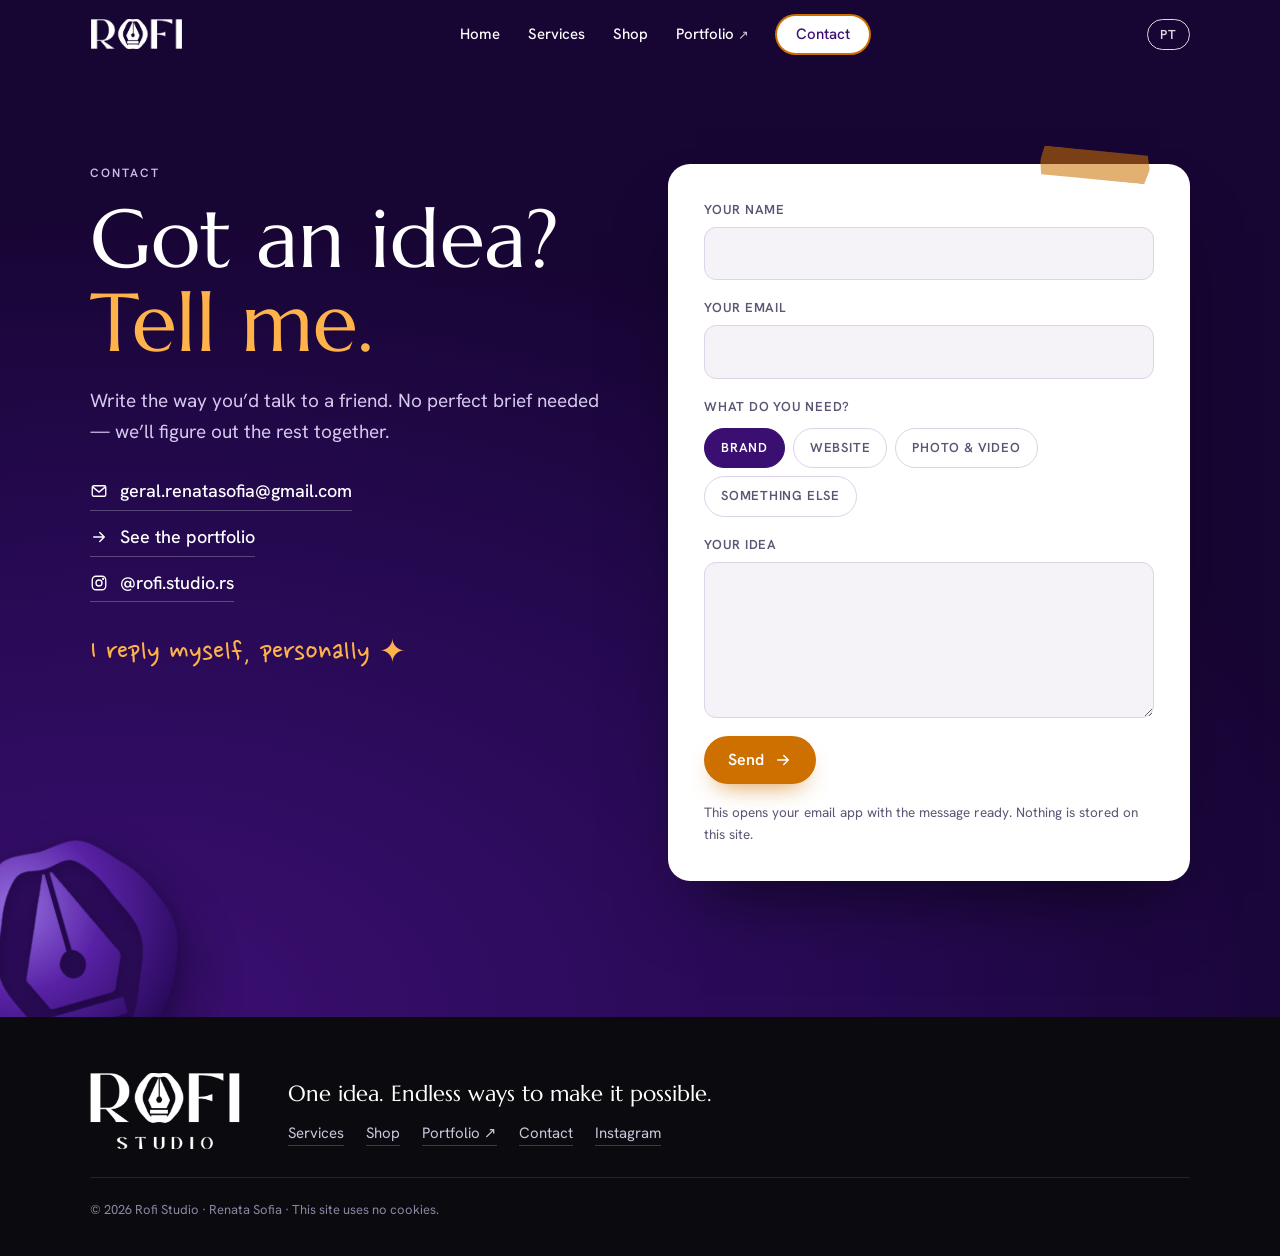
==== contacto.html @ 9d54c952 "Dividir o site em páginas: início, serviços, loja e contacto Menu com link direto para o portfolio n" ====
<!doctype html>
<html lang="pt" data-pagina="contacto">
<head>
  <meta charset="utf-8">
  <meta name="viewport" content="width=device-width, initial-scale=1, viewport-fit=cover">
  <title>Contacto · Rofi Studio</title>
  <meta name="description" content="Fala com a Rofi Studio: conta a tua ideia por email ou Instagram. Respondo pessoalmente.">
  <meta name="theme-color" content="#250950">

  <meta property="og:type" content="website">
  <meta property="og:site_name" content="Rofi Studio">
  <meta property="og:title" content="Rofi Studio · Uma ideia. Infinitas formas de a tornar possível.">
  <meta property="og:description" content="Estúdio de design da Renata Sofia: marca, design, web, imagem, templates e cursos.">
  <meta property="og:image" content="assets/og-image.jpg">
  <meta name="twitter:card" content="summary_large_image">

  <link rel="icon" type="image/png" sizes="32x32" href="assets/favicon-32.png">
  <link rel="apple-touch-icon" href="assets/apple-touch-icon.png">

  <link rel="preconnect" href="https://fonts.googleapis.com">
  <link rel="preconnect" href="https://fonts.gstatic.com" crossorigin>
  <link rel="stylesheet" href="https://fonts.googleapis.com/css2?family=Marcellus&family=Hanken+Grotesk:wght@400;500;600;700&family=Nanum+Pen+Script&display=swap">
  <link rel="stylesheet" href="css/style.css">
  <script src="js/main.js" defer></script>
</head>
<body>

<svg width="0" height="0" style="position:absolute" aria-hidden="true">
  <defs>
    <symbol id="spark" viewBox="0 0 24 24"><path fill="currentColor" d="M12 0C12.9 7.6 16.4 11.1 24 12 16.4 12.9 12.9 16.4 12 24 11.1 16.4 7.6 12.9 0 12 7.6 11.1 11.1 7.6 12 0Z"/></symbol>
    <symbol id="gota" viewBox="0 0 40 56"><path fill="currentColor" d="M20 0C24 14 40 26 40 37a20 20 0 0 1-40 0C0 26 16 14 20 0Z"/></symbol>
    <symbol id="seta" viewBox="0 0 24 24"><path fill="none" stroke="currentColor" stroke-width="2" stroke-linecap="round" stroke-linejoin="round" d="M5 12h14M13 6l6 6-6 6"/></symbol>
    <symbol id="insta" viewBox="0 0 24 24"><g fill="none" stroke="currentColor" stroke-width="1.8"><rect x="3" y="3" width="18" height="18" rx="5"/><circle cx="12" cy="12" r="4"/><circle cx="17.5" cy="6.5" r=".6" fill="currentColor"/></g></symbol>
    <symbol id="mail" viewBox="0 0 24 24"><g fill="none" stroke="currentColor" stroke-width="1.8" stroke-linejoin="round"><rect x="3" y="5" width="18" height="14" rx="2"/><path d="m3.5 6.5 8.5 7 8.5-7"/></g></symbol>
  </defs>
</svg>

<a class="skip" href="#main"><span data-l="pt">Saltar para o conteúdo</span><span data-l="en">Skip to content</span></a>

<!-- ============ CABEÇALHO ============ -->
<header class="topo" id="topo">
  <div class="wrap topo-in">
    <a href="index.html" class="marca" aria-label="Rofi Studio — início">
      <span class="logo word" aria-hidden="true"></span>
    </a>

    <nav class="menu" id="menu" aria-label="Principal">
      <a href="index.html"><span data-l="pt">Início</span><span data-l="en">Home</span></a>
      <a href="servicos.html"><span data-l="pt">Serviços</span><span data-l="en">Services</span></a>
      <a href="loja.html"><span data-l="pt">Loja</span><span data-l="en">Shop</span></a>
      <a href="https://portfoliorenatasofia.framer.website" target="_blank" rel="noopener" class="externo">Portfolio <span aria-hidden="true">↗</span></a>
      <a href="contacto.html" class="btn btn-mini" aria-current="page"><span data-l="pt">Contacto</span><span data-l="en">Contact</span></a>
    </nav>

    <div class="topo-acoes">
      <button class="lingua" type="button" id="lingua" aria-label="Mudar para inglês / Switch to Portuguese">
        <span class="on-pt">EN</span><span class="on-en">PT</span>
      </button>
      <button class="burger" type="button" id="burger" aria-expanded="false" aria-controls="menu" aria-label="Menu">
        <span></span><span></span>
      </button>
    </div>
  </div>
</header>

<main id="main">

<!-- ============ 05 CONTACTO ============ -->
<section class="sec sec-escura contacto pag-topo" id="inicio">
  <div class="obj nib3d float contacto-nib" style="--r:-16deg" aria-hidden="true"><span class="logo sym"></span></div>
  <div class="wrap contacto-in">
    <div class="contacto-txt revela">
      <p class="eyebrow"><span data-l="pt">Contacto</span><span data-l="en">Contact</span></p>
      <h1 class="h-contacto">
        <span data-l="pt">Tens uma ideia? <br><em>Conta-me.</em></span>
        <span data-l="en">Got an idea? <br><em>Tell me.</em></span>
      </h1>
      <p class="lead">
        <span data-l="pt">Escreve como falarias com uma amiga. Não precisas de briefing perfeito — descobrimos o resto juntos.</span>
        <span data-l="en">Write the way you’d talk to a friend. No perfect brief needed — we’ll figure out the rest together.</span>
      </p>
      <ul class="canais">
        <li><a href="mailto:geral.renatasofia@gmail.com"><svg class="i" aria-hidden="true"><use href="#mail"/></svg>geral.renatasofia@gmail.com</a></li>
        <li><a href="https://portfoliorenatasofia.framer.website" target="_blank" rel="noopener"><svg class="i" aria-hidden="true"><use href="#seta"/></svg><span data-l="pt">Ver o portfolio</span><span data-l="en">See the portfolio</span></a></li>
        <li><a href="https://www.instagram.com/rofi.studio.rs/" target="_blank" rel="noopener"><svg class="i" aria-hidden="true"><use href="#insta"/></svg>@rofi.studio.rs</a></li>
      </ul>
      <p class="mao contacto-mao">
        <span data-l="pt">respondo eu, pessoalmente ✦</span>
        <span data-l="en">I reply myself, personally ✦</span>
      </p>
    </div>

    <form class="form revela" id="form" novalidate>
      <div class="obj fita" aria-hidden="true"></div>
      <label>
        <span><span data-l="pt">O teu nome</span><span data-l="en">Your name</span></span>
        <input type="text" name="nome" autocomplete="name" required>
      </label>
      <label>
        <span><span data-l="pt">O teu email</span><span data-l="en">Your email</span></span>
        <input type="email" name="email" autocomplete="email" required>
      </label>
      <fieldset>
        <legend><span data-l="pt">Do que precisas?</span><span data-l="en">What do you need?</span></legend>
        <div class="chips">
          <label class="chip"><input type="radio" name="tipo" value="marca" checked><span><span data-l="pt">Marca</span><span data-l="en">Brand</span></span></label>
          <label class="chip"><input type="radio" name="tipo" value="web"><span><span data-l="pt">Site</span><span data-l="en">Website</span></span></label>
          <label class="chip"><input type="radio" name="tipo" value="imagem"><span><span data-l="pt">Foto e vídeo</span><span data-l="en">Photo &amp; video</span></span></label>
          <label class="chip"><input type="radio" name="tipo" value="outro"><span><span data-l="pt">Outra coisa</span><span data-l="en">Something else</span></span></label>
        </div>
      </fieldset>
      <label>
        <span><span data-l="pt">A tua ideia</span><span data-l="en">Your idea</span></span>
        <textarea name="mensagem" rows="5" required></textarea>
      </label>
      <button class="btn btn-laranja" type="submit">
        <span data-l="pt">Enviar</span><span data-l="en">Send</span>
        <svg class="i" aria-hidden="true"><use href="#seta"/></svg>
      </button>
      <p class="form-nota" id="form-nota" role="status">
        <span data-l="pt">Abre o teu email com a mensagem já escrita. Não guardo nada neste site.</span>
        <span data-l="en">This opens your email app with the message ready. Nothing is stored on this site.</span>
      </p>
    </form>
  </div>
</section>


</main>

<footer class="rodape">
  <div class="wrap rodape-in">
    <a href="index.html" class="rodape-marca" aria-label="Rofi Studio — início"><span class="logo rodape-logo" aria-hidden="true"></span></a>
    <div class="rodape-col">
      <p><span data-l="pt">Uma ideia. Infinitas formas de a tornar possível.</span><span data-l="en">One idea. Endless ways to make it possible.</span></p>
      <p class="rodape-links">
        <a href="servicos.html"><span data-l="pt">Serviços</span><span data-l="en">Services</span></a>
        <a href="loja.html"><span data-l="pt">Loja</span><span data-l="en">Shop</span></a>
        <a href="https://portfoliorenatasofia.framer.website" target="_blank" rel="noopener">Portfolio ↗</a>
        <a href="contacto.html"><span data-l="pt">Contacto</span><span data-l="en">Contact</span></a>
        <a href="https://www.instagram.com/rofi.studio.rs/" target="_blank" rel="noopener">Instagram</a>
      </p>
    </div>
    <p class="rodape-fim">
      © <span id="ano">2026</span> Rofi Studio · Renata Sofia ·
      <span data-l="pt">Este site não usa cookies.</span><span data-l="en">This site uses no cookies.</span>
    </p>
  </div>
</footer>

</body>
</html>
---- css/style.css ----
/* =========================================================
   Rofi Studio — site
   Cores, letras e objetos seguem o Brand Book (set. 2026).
   ========================================================= */

:root{
  --noite:#250950; --violeta:#3B0F72; --marinho:#0E1653; --laranja:#CD7000;
  --laranja-claro:#FFB24A; --lilas:#CBB9EE; --lilas-2:#9B74E6;
  --preto:#0B0A0F; --branco:#FFFFFF;
  --papel:#F5F2F8; --papel-2:#ECE6F2; --linha:#DCD3E6; --texto:#1C1430; --suave:#5E5474;

  --f-display:"Marcellus","Cormorant Garamond",Georgia,serif;
  --f-body:"Hanken Grotesk","Segoe UI",system-ui,sans-serif;
  --f-mao:"Nanum Pen Script","Segoe Print",cursive;

  --wrap:1180px;
  --gutter:clamp(16px,4vw,40px);
  --raio:18px;
  --topo:68px;

  --word:url("../assets/logo-word.png");
  --symbol:url("../assets/logo-symbol.png");
  --lockup:url("../assets/logo-lockup.png");

  color-scheme:light;
}

*,*::before,*::after{box-sizing:border-box}
html{scroll-behavior:smooth;scroll-padding-top:calc(var(--topo) + 8px);-webkit-text-size-adjust:100%}
body{margin:0;background:var(--papel);color:var(--texto);font-family:var(--f-body);font-size:17px;line-height:1.6;-webkit-font-smoothing:antialiased;overflow-x:hidden}
img{max-width:100%;display:block}
a{color:inherit}
h1,h2,h3{font-family:var(--f-display);font-weight:400;line-height:1.08;margin:0;text-wrap:balance}
p{margin:0}
ol,ul{margin:0;padding:0;list-style:none}
em{font-style:normal}
::selection{background:var(--laranja);color:#fff}
:focus-visible{outline:2px solid var(--laranja);outline-offset:3px;border-radius:4px}

.wrap{max-width:var(--wrap);margin:0 auto;padding-inline:var(--gutter)}

/* ---------- idioma: mostra só o bloco da língua ativa ---------- */
html[lang="pt"] [data-l="en"],
html[lang="en"] [data-l="pt"]{display:none!important}
html[lang="pt"] .on-en,
html[lang="en"] .on-pt{display:none}

/* ---------- logótipos (máscara: a cor vem do texto) ---------- */
.logo{display:block;background:currentColor;-webkit-mask:var(--lockup) center/contain no-repeat;mask:var(--lockup) center/contain no-repeat;aspect-ratio:900/453}
.logo.word{-webkit-mask-image:var(--word);mask-image:var(--word);aspect-ratio:900/298}
.logo.sym{-webkit-mask-image:var(--symbol);mask-image:var(--symbol);aspect-ratio:600/605}

/* ---------- objetos da marca ---------- */
.obj{position:absolute;pointer-events:none}
.nib3d{filter:drop-shadow(0 30px 30px rgba(10,2,30,.45)) drop-shadow(0 6px 8px rgba(10,2,30,.35));transform:rotate(var(--r,0deg))}
.nib3d .logo{background:radial-gradient(circle at 32% 22%,#9B74E6 0%,#5A23A8 38%,#2A0A5C 78%)}
.nib3d.laranja .logo{background:radial-gradient(circle at 32% 22%,#FFC36B 0%,#E58A12 40%,#9A4E00 85%)}
.nib3d.branco .logo{background:radial-gradient(circle at 30% 20%,#FFFFFF 0%,#EDE6F7 50%,#BBAED3 100%)}
.spark{display:block}
.fita{width:110px;height:30px;background:rgba(205,112,0,.55);clip-path:polygon(3% 0,97% 4%,100% 50%,96% 100%,2% 96%,0 50%);mix-blend-mode:multiply}
.fita.lilas{background:rgba(155,116,230,.45)}
.mao{font-family:var(--f-mao);font-size:30px;line-height:1;color:var(--laranja)}
.i{width:18px;height:18px;flex:none}

@media (prefers-reduced-motion:no-preference){
  .float{animation:float 7s ease-in-out infinite}
  .twinkle{animation:tw 3.2s ease-in-out infinite}
  .twinkle.atraso{animation-delay:1.4s}
  .tinta path{stroke-dasharray:1400;stroke-dashoffset:1400;animation:draw 2.6s .3s cubic-bezier(.6,0,.2,1) forwards}
  .js .revela{opacity:0;transform:translateY(22px);transition:opacity .7s ease,transform .7s cubic-bezier(.2,.7,.2,1)}
  .js .revela.visto{opacity:1;transform:none}
}
@keyframes float{50%{transform:translateY(-12px) rotate(var(--r,0deg))}}
@keyframes draw{to{stroke-dashoffset:0}}
@keyframes tw{50%{transform:scale(.7) rotate(20deg);opacity:.7}}

/* ---------- tipografia utilitária ---------- */
.eyebrow{font-size:12px;letter-spacing:.16em;text-transform:uppercase;font-weight:600;color:var(--suave)}
.lead{font-size:19px;color:var(--suave);max-width:56ch}
.num{font-family:var(--f-display);font-size:15px;color:var(--suave);letter-spacing:.08em;text-transform:uppercase}
.num span{display:block;font-size:64px;line-height:1;color:var(--violeta);letter-spacing:0}
.num b{font-weight:400}

/* ---------- botões ---------- */
.btn{display:inline-flex;align-items:center;gap:10px;font:600 16px/1 var(--f-body);text-decoration:none;padding:15px 24px;border-radius:999px;border:1.5px solid transparent;cursor:pointer;transition:transform .2s ease,background-color .2s ease,color .2s ease,border-color .2s ease,box-shadow .2s ease}
.btn:hover{transform:translateY(-2px)}
.btn .i{transition:transform .2s ease}
.btn:hover .i{transform:translateX(3px)}
.btn-laranja{background:var(--laranja);color:#fff;box-shadow:0 12px 24px -12px rgba(205,112,0,.8)}
.btn-laranja:hover{background:#B86400}
.btn-linha{border-color:rgba(255,255,255,.4);color:#fff}
.btn-linha:hover{border-color:#fff;background:rgba(255,255,255,.08)}
.btn-branco{background:#fff;color:var(--violeta)}
.btn-branco:hover{background:var(--papel)}
.btn-noite{background:var(--noite);color:#fff}
.btn-noite:hover{background:var(--violeta)}
.btn-mini{padding:10px 18px;font-size:14.5px;background:var(--violeta);color:#fff}
.btn-mini:hover{background:var(--noite)}

.skip{position:absolute;left:12px;top:-60px;z-index:100;background:var(--laranja);color:#fff;padding:10px 16px;border-radius:10px;text-decoration:none;font-weight:600}
.skip:focus{top:12px}

/* =========================================================
   CABEÇALHO
   ========================================================= */
.topo{position:fixed;inset:0 0 auto 0;z-index:50;height:var(--topo);color:#fff;transition:background-color .3s ease,color .3s ease,box-shadow .3s ease}
.topo.solido{background:rgba(245,242,248,.86);-webkit-backdrop-filter:blur(14px);backdrop-filter:blur(14px);color:var(--violeta);box-shadow:0 1px 0 var(--linha)}
.topo-in{height:100%;display:flex;align-items:center;justify-content:space-between;gap:24px}
.marca{display:block;width:92px;color:inherit}
.menu{display:flex;align-items:center;gap:28px}
.menu a{text-decoration:none;font-size:15px;font-weight:500;position:relative}
.menu a:not(.btn)::after{content:"";position:absolute;left:0;right:0;bottom:-4px;height:2px;background:var(--laranja);transform:scaleX(0);transform-origin:left;transition:transform .25s ease}
.menu a:not(.btn):hover::after{transform:scaleX(1)}
.topo:not(.solido) .btn-mini{background:#fff;color:var(--violeta)}
.topo-acoes{display:flex;align-items:center;gap:8px}
.lingua{font:600 13px/1 var(--f-body);letter-spacing:.08em;color:inherit;background:transparent;border:1.5px solid currentColor;border-radius:999px;padding:8px 12px;cursor:pointer;opacity:.85}
.lingua:hover{opacity:1}
.burger{display:none;width:44px;height:44px;border:0;background:transparent;color:inherit;cursor:pointer;position:relative}
.burger span{position:absolute;left:11px;right:11px;height:2px;background:currentColor;border-radius:2px;transition:transform .3s ease,top .3s ease}
.burger span:first-child{top:17px}
.burger span:last-child{top:25px}
.menu-aberto .burger span:first-child{top:21px;transform:rotate(45deg)}
.menu-aberto .burger span:last-child{top:21px;transform:rotate(-45deg)}

/* =========================================================
   HERO
   ========================================================= */
.hero{position:relative;overflow:hidden;color:#fff;background:radial-gradient(120% 90% at 85% 10%,#3B0F72 0%,var(--noite) 55%,#170533 100%);padding:calc(var(--topo) + 56px) 0 96px;min-height:min(100svh,920px);display:flex;align-items:center}
.hero-in{position:relative;display:grid;grid-template-columns:1.2fr 1fr;gap:48px;align-items:center;width:100%}
.hero .eyebrow{color:var(--lilas)}
.hero h1{font-size:clamp(44px,6.4vw,86px);margin:18px 0 26px;letter-spacing:-.01em}
.hero h1 em{color:var(--laranja-claro)}
.hero-lead{font-size:clamp(18px,1.6vw,20px);color:#E5DCF6;max-width:52ch}
.hero-cta{display:flex;flex-wrap:wrap;gap:12px;margin-top:34px}
.hero-mao{color:var(--laranja-claro);font-size:34px;margin-top:30px}
.tinta{position:absolute;left:-40px;bottom:-30px;width:72%;height:170px;opacity:.9}

.hero-vis{position:relative;min-height:460px;display:grid;place-items:center}
.nib3d.grande{width:min(70%,320px);justify-self:start;align-self:start;margin:10px 0 0 4%}
.cartao{position:absolute;right:0;bottom:0;background:#fff;color:var(--texto);border-radius:var(--raio);padding:26px 26px 22px;width:min(100%,300px);box-shadow:0 40px 60px -20px rgba(0,0,0,.55);transform:rotate(2.5deg)}
.cartao .fita{top:-14px;left:50%;margin-left:-55px;transform:rotate(-4deg)}
.eyebrow.escuro{color:var(--suave)}
.cartao ol{counter-reset:p;margin-top:12px;display:flex;flex-direction:column;gap:10px}
.cartao li{counter-increment:p;display:grid;grid-template-columns:26px 1fr;gap:10px;font-size:15px;line-height:1.45}
.cartao li::before{content:counter(p);width:26px;height:26px;border-radius:50%;background:var(--papel-2);color:var(--violeta);font-weight:700;font-size:13px;display:grid;place-items:center}

/* =========================================================
   SECÇÕES
   ========================================================= */
.sec{padding-block:clamp(80px,11vw,136px);position:relative}
.sec-head{display:grid;grid-template-columns:200px 1fr;gap:12px 32px;align-items:end;margin-bottom:56px}
.sec-head h2{font-size:clamp(36px,5vw,62px)}
.sec-head .lead{grid-column:2;margin-top:6px}

.sec-escura{background:var(--noite);color:#fff}
.sec-escura .num{color:var(--lilas)}
.sec-escura .num span{color:#fff}
.sec-escura .eyebrow{color:var(--lilas)}
.sec-escura .lead{color:#D6C9EE}
.sec-papel2{background:var(--papel-2)}

/* ---------- 01 estúdio ---------- */
.estudio{display:grid;grid-template-columns:1.4fr 1fr;gap:56px;align-items:center}
.estudio-txt{display:flex;flex-direction:column;gap:18px;max-width:62ch}
.estudio-txt p{color:var(--suave)}
.estudio-txt .grande{font-family:var(--f-display);font-size:clamp(24px,2.6vw,32px);line-height:1.25;color:var(--texto)}
.estudio-txt .grande b{font-weight:400;color:var(--violeta);background:linear-gradient(transparent 62%,rgba(205,112,0,.28) 62%)}
.assina{font-size:38px;color:var(--violeta)}
.estudio-vis{position:relative;min-height:320px;display:grid;place-items:center;background:#fff;border:1px solid var(--linha);border-radius:24px}
.autocolante{width:170px;aspect-ratio:1;border-radius:50%;background:var(--noite);display:grid;place-items:center;position:relative;box-shadow:0 18px 30px -10px rgba(37,9,80,.5);transform:rotate(-8deg)}
.autocolante .logo{width:92px;color:#fff}
.autocolante::after{content:"";position:absolute;right:8px;bottom:12px;width:48px;height:48px;background:linear-gradient(135deg,#fff 0%,#E5DDF0 50%,transparent 51%);border-radius:0 0 50% 0;box-shadow:-3px -3px 6px rgba(0,0,0,.12)}
.nota-lado{position:absolute;right:22px;bottom:22px;font-size:26px;color:var(--laranja);text-align:right;transform:rotate(-3deg)}

.valores{display:grid;grid-template-columns:repeat(4,minmax(0,1fr));gap:24px;margin-top:88px}
.valor{border-top:2px solid var(--violeta);padding-top:18px}
.valor h3{font-size:25px;margin-bottom:8px;color:var(--violeta)}
.valor p{font-size:15.5px;color:var(--suave)}

/* ---------- 02 serviços ---------- */
.servicos{display:grid;grid-template-columns:repeat(4,minmax(0,1fr));gap:18px}
.serv{background:rgba(255,255,255,.05);border:1px solid rgba(255,255,255,.12);border-radius:var(--raio);padding:26px;display:flex;flex-direction:column;gap:10px;transition:background-color .25s ease,border-color .25s ease,transform .25s ease}
.serv:hover{background:rgba(255,255,255,.09);border-color:rgba(255,255,255,.24)}
.serv h3{font-size:24px}
.serv p{font-size:15.5px;color:#D6C9EE}
.serv.destaque{grid-column:span 4;background:var(--violeta);border-color:var(--violeta);padding:36px clamp(26px,4vw,48px);position:relative;overflow:hidden;min-height:220px;justify-content:center}
.serv.destaque h3{font-size:clamp(30px,3.6vw,44px)}
.serv.destaque p{font-size:17px;max-width:48ch;color:#E5DCF6}
.serv.destaque .eyebrow{color:var(--laranja-claro)}
.serv.destaque .nib3d{width:clamp(120px,16vw,190px);right:clamp(16px,6vw,80px);top:50%;margin-top:clamp(-95px,-8vw,-60px)}

.processo{margin-top:96px;position:relative}
.passos{display:grid;grid-template-columns:repeat(4,minmax(0,1fr));gap:28px;margin-top:26px;position:relative;z-index:1}
.passo-n{display:inline-grid;place-items:center;width:46px;height:46px;border-radius:50%;background:var(--noite);border:1.5px solid var(--laranja);color:var(--laranja-claro);font-weight:700;font-size:14px;margin-bottom:16px}
.passos h3{font-size:26px;margin-bottom:8px}
.passos p{font-size:15.5px;color:#D6C9EE}
.tinta-passos{position:absolute;left:0;right:0;top:48px;width:100%;height:60px;opacity:.55}

/* ---------- 03 loja ---------- */
.produtos{display:grid;grid-template-columns:repeat(3,minmax(0,1fr));gap:22px}
.produto{background:#fff;border:1px solid var(--linha);border-radius:22px;overflow:hidden;display:flex;flex-direction:column;transition:transform .3s ease,box-shadow .3s ease}
.produto:hover{transform:translateY(-4px);box-shadow:0 30px 50px -30px rgba(37,9,80,.45)}
.prod-vis{aspect-ratio:4/3;position:relative;overflow:hidden;display:grid;place-items:center}
.prod-info{padding:24px;display:flex;flex-direction:column;gap:12px;flex:1}
.prod-top{display:flex;justify-content:space-between;align-items:baseline;gap:12px}
.prod-top h3{font-size:24px;color:var(--noite)}
.preco{font-family:var(--f-display);font-size:26px;color:var(--laranja);white-space:nowrap}
.prod-info > p{font-size:15.5px;color:var(--suave)}
.prod-meta{font-size:13px!important;letter-spacing:.06em;text-transform:uppercase;font-weight:600}
.prod-links{display:flex;flex-wrap:wrap;gap:8px;margin-top:auto;padding-top:8px}
.prod-links a,.prod-links span{display:inline-flex;align-items:center;gap:6px;font-size:14px;font-weight:600;text-decoration:none;padding:10px 16px;border-radius:999px}
.prod-links a{background:var(--violeta);color:#fff;transition:background-color .2s ease}
.prod-links a:hover{background:var(--noite)}
.prod-links a.sec-link{background:transparent;color:var(--violeta);border:1.5px solid var(--linha)}
.prod-links a.sec-link:hover{border-color:var(--violeta);background:transparent}
.prod-links .embreve{background:var(--papel-2);color:var(--suave)}

/* ilustrações dos produtos (CSS, sem imagens) */
.v-ugc{background:linear-gradient(160deg,#3B0F72,#250950)}
.folha{position:absolute;width:38%;aspect-ratio:210/297;background:#fff;border-radius:6px;box-shadow:0 18px 30px -12px rgba(0,0,0,.55);padding:10% 5% 0;display:flex;flex-direction:column;gap:6%}
.folha i{display:block;height:5px;border-radius:3px;background:var(--papel-2)}
.folha i.curta{width:60%}
.folha b{display:block;height:34%;border-radius:4px;background:linear-gradient(135deg,#FFC36B,#CD7000);margin-top:auto;margin-bottom:10%}
.folha b.circ{width:46%;height:auto;aspect-ratio:1;border-radius:50%;margin:0 auto 4%;background:linear-gradient(135deg,#9B74E6,#3B0F72)}
.f1{transform:rotate(-10deg) translate(-62%,4%)}
.f2{transform:rotate(0deg) translateY(-4%);z-index:2}
.f3{transform:rotate(10deg) translate(62%,4%)}
.v-insta{background:var(--papel-2)}
.grelha{width:62%;aspect-ratio:1;display:grid;grid-template-columns:repeat(3,1fr);gap:5px;transform:rotate(-4deg);filter:drop-shadow(0 20px 20px rgba(37,9,80,.3))}
.grelha span{background:var(--noite);border-radius:4px}
.grelha span.l{background:var(--laranja)}
.grelha span.v{background:var(--lilas-2);position:relative}
.grelha span.v::after{content:"";position:absolute;inset:26%;background:#fff;-webkit-mask:var(--symbol) center/contain no-repeat;mask:var(--symbol) center/contain no-repeat}
.v-framer{background:linear-gradient(160deg,#CD7000,#9A4E00)}
.browser{width:76%;background:#fff;border-radius:10px;overflow:hidden;box-shadow:0 24px 40px -16px rgba(60,20,0,.6);transform:rotate(3deg)}
.barra{display:flex;gap:5px;padding:9px 10px;background:var(--papel-2)}
.barra i{width:8px;height:8px;border-radius:50%;background:var(--linha)}
.ecra{padding:14px;display:flex;flex-direction:column;gap:7px;background:var(--noite)}
.ecra b{display:block;width:70%;height:14px;border-radius:3px;background:#fff}
.ecra i{display:block;height:5px;border-radius:3px;background:rgba(255,255,255,.35)}
.ecra i.curta{width:55%}
.mini{display:grid;grid-template-columns:repeat(3,1fr);gap:6px;margin-top:6px}
.mini span{aspect-ratio:4/3;border-radius:4px;background:var(--violeta)}
.mini span:nth-child(2){background:var(--laranja)}

.nota-loja{display:flex;gap:12px;align-items:flex-start;margin-top:32px;font-size:15px;color:var(--suave);max-width:72ch}
.nota-loja .i{color:var(--laranja);margin-top:3px}
.nota-loja a{color:var(--violeta);font-weight:600}

/* ---------- 04 cursos e kalmia ---------- */
.duo{display:grid;grid-template-columns:1fr 1fr;gap:22px}
.painel{border-radius:24px;padding:clamp(28px,4vw,44px);display:flex;flex-direction:column;align-items:flex-start;gap:16px;position:relative;overflow:hidden;min-height:520px}
.painel h3{font-size:clamp(34px,4vw,48px)}
.painel > p{max-width:42ch}
.etiqueta{font-size:12px;letter-spacing:.14em;text-transform:uppercase;font-weight:700;padding:6px 12px;border-radius:999px}
.p-cursos{background:var(--laranja);color:#fff}
.p-cursos > p{color:#FFF1DE}
.p-cursos .etiqueta{background:rgba(255,255,255,.2)}
.p-kalmia{background:#fff;border:1px solid var(--linha)}
.p-kalmia h3{color:var(--noite)}
.p-kalmia > p{color:var(--suave)}
.p-kalmia .etiqueta{background:var(--papel-2);color:var(--violeta)}

.capa-curso{margin-top:auto;align-self:stretch;aspect-ratio:16/8;border-radius:12px;background:#fff;box-shadow:0 30px 40px -18px rgba(90,40,0,.6);display:grid;grid-template-columns:1.3fr 1fr;overflow:hidden;transform:rotate(-2deg) translateY(10px)}
.cc-l{padding:18px 20px;display:flex;flex-direction:column;justify-content:space-between;gap:8px}
.cc-eb{font-size:10px;letter-spacing:.16em;text-transform:uppercase;font-weight:600;color:var(--suave)}
.cc-t{font-family:var(--f-display);font-size:clamp(20px,2.2vw,28px);line-height:1.08;color:var(--noite)}
.cc-l .logo.word{width:56px;color:var(--violeta)}
.cc-r{background:var(--violeta);display:grid;place-items:center}
.cc-r .nib3d{width:48%;transform:rotate(10deg)}

.telemovel{margin-top:auto;align-self:center;width:min(62%,230px);aspect-ratio:9/16;max-height:300px;background:var(--noite);border-radius:30px 30px 0 0;padding:12px 12px 0;box-shadow:0 30px 50px -20px rgba(37,9,80,.55);transform:translateY(44px)}
.tm-ecra{height:100%;background:var(--papel);border-radius:20px 20px 0 0;padding:22px 16px;display:flex;flex-direction:column;gap:10px;position:relative;overflow:hidden}
.tm-t{font-family:var(--f-display);font-size:24px;color:var(--noite)}
.tm-item{display:flex;align-items:center;gap:9px;font-size:12.5px;color:var(--texto);background:#fff;border-radius:10px;padding:9px 10px;border:1px solid var(--linha)}
.tm-item i{width:14px;height:14px;border-radius:50%;border:1.5px solid var(--violeta);flex:none}
.tm-item.feito{color:var(--suave);text-decoration:line-through}
.tm-item.feito i{background:var(--laranja);border-color:var(--laranja)}
.tm-bolha{position:absolute;right:-30px;bottom:-30px;width:110px;height:110px;border-radius:50%;background:radial-gradient(circle at 35% 30%,#9B74E6,#3B0F72)}

/* ---------- 05 contacto ---------- */
.contacto{overflow:hidden;background:radial-gradient(100% 80% at 10% 100%,#3B0F72 0%,var(--noite) 60%,#170533 100%)}
.contacto-in{display:grid;grid-template-columns:1fr 1fr;gap:56px;align-items:start;position:relative;z-index:1}
.contacto h2{font-size:clamp(44px,5.6vw,76px);margin:14px 0 22px}
.contacto h2 em{color:var(--laranja-claro)}
.canais{display:flex;flex-direction:column;gap:12px;margin-top:30px}
.canais a{display:inline-flex;align-items:center;gap:12px;text-decoration:none;font-size:18px;font-weight:500;color:#fff;border-bottom:1px solid rgba(255,255,255,.25);padding-bottom:4px;transition:border-color .2s ease,color .2s ease;word-break:break-word}
.canais a:hover{border-color:var(--laranja-claro);color:var(--laranja-claro)}
.contacto-mao{color:var(--laranja-claro);margin-top:34px;font-size:32px}
.contacto-nib{width:clamp(140px,18vw,220px);left:-40px;bottom:-50px;opacity:.95}

.form{position:relative;background:#fff;color:var(--texto);border-radius:22px;padding:clamp(24px,3.4vw,36px);display:flex;flex-direction:column;gap:18px;box-shadow:0 40px 70px -30px rgba(0,0,0,.6)}
.form .fita{top:-14px;right:40px;transform:rotate(5deg)}
.form label{display:flex;flex-direction:column;gap:6px}
.form label > span,.form legend{font-size:13px;font-weight:600;letter-spacing:.06em;text-transform:uppercase;color:var(--suave)}
.form input[type=text],.form input[type=email],.form textarea{font:inherit;font-size:16px;color:var(--texto);background:var(--papel);border:1.5px solid var(--linha);border-radius:12px;padding:13px 14px;transition:border-color .2s ease,background-color .2s ease;width:100%}
.form textarea{resize:vertical;min-height:120px}
.form input:focus,.form textarea:focus{outline:none;border-color:var(--violeta);background:#fff}
.form .erro{border-color:#C0392B!important}
.form fieldset{border:0;padding:0;margin:0}
.form legend{margin-bottom:10px;padding:0}
.chips{display:flex;flex-wrap:wrap;gap:8px}
.chip{position:relative;cursor:pointer}
.chip input{position:absolute;opacity:0;inset:0;cursor:pointer}
.chip > span{display:inline-block;padding:9px 16px;border-radius:999px;border:1.5px solid var(--linha);font-size:15px;font-weight:500;transition:all .2s ease}
.chip input:checked + span{background:var(--violeta);border-color:var(--violeta);color:#fff}
.chip input:focus-visible + span{outline:2px solid var(--laranja);outline-offset:2px}
.form .btn{align-self:flex-start;border:0}
.form-nota{font-size:13.5px;color:var(--suave)}
.form-nota.ok{color:#1E6B3A;font-weight:600}

/* ---------- rodapé ---------- */
.rodape{background:var(--preto);color:#CFC6DE;padding-block:56px 36px}
.rodape-in{display:grid;grid-template-columns:auto 1fr;gap:28px 48px;align-items:center}
.rodape-logo{width:150px;color:#fff}
.rodape-col{display:flex;flex-direction:column;gap:10px}
.rodape-col > p:first-child{font-family:var(--f-display);font-size:22px;color:#fff}
.rodape-links{display:flex;flex-wrap:wrap;gap:8px 22px;font-size:15px}
.rodape-links a{text-decoration:none;border-bottom:1px solid rgba(255,255,255,.2)}
.rodape-links a:hover{color:var(--laranja-claro);border-color:var(--laranja-claro)}
.rodape-fim{grid-column:1/-1;font-size:13px;color:#8E84A3;border-top:1px solid rgba(255,255,255,.1);padding-top:22px}

/* =========================================================
   PÁGINAS INTERIORES
   ========================================================= */
.menu a[aria-current="page"]:not(.btn)::after{transform:scaleX(1)}
.menu .btn-mini[aria-current="page"]{box-shadow:0 0 0 2px var(--laranja)}
.menu a.externo span{font-size:.85em;opacity:.8}

/* primeira secção escura que serve de topo */
.pag-topo{padding-top:calc(var(--topo) + clamp(56px,8vw,96px))}
.pag-topo .sec-head{grid-template-columns:1fr;gap:14px;margin-bottom:28px}
.h-pag{font-size:clamp(44px,6vw,80px);letter-spacing:-.01em}
.pag-lead{margin-bottom:56px;font-size:clamp(18px,1.6vw,20px)}
.h-contacto{font-size:clamp(48px,6.4vw,88px);margin:14px 0 22px;line-height:1.02}
.h-contacto em{color:var(--laranja-claro)}
.contacto.pag-topo{min-height:100svh}

/* topo escuro da loja */
.hero-pag{min-height:0;padding:calc(var(--topo) + clamp(56px,8vw,96px)) 0 clamp(72px,9vw,110px)}
.hero-pag-in{position:relative;z-index:1;width:100%}
.hero-pag h1{max-width:14ch}
.hero-pag .tinta{bottom:-40px;opacity:.7}
.hero-pag-nib{width:clamp(130px,18vw,240px);right:clamp(-20px,6vw,120px);top:50%;margin-top:clamp(-120px,-9vw,-65px)}

/* atalhos do início */
.atalhos{display:grid;grid-template-columns:repeat(3,minmax(0,1fr));gap:22px}
.atalho{position:relative;overflow:hidden;display:flex;flex-direction:column;gap:12px;min-height:340px;padding:32px 30px;border-radius:24px;text-decoration:none;transition:transform .3s ease,box-shadow .3s ease}
.atalho:hover{transform:translateY(-6px);box-shadow:0 34px 50px -30px rgba(37,9,80,.6)}
.atalho h3{font-size:clamp(34px,3.6vw,46px)}
.atalho p{max-width:30ch;font-size:16px}
.atalho-seta{margin-top:auto;width:52px;height:52px;border-radius:50%;display:grid;place-items:center;transition:transform .3s ease}
.atalho:hover .atalho-seta{transform:translateX(6px)}
.a-serv{background:var(--noite);color:#fff}
.a-serv .eyebrow{color:var(--lilas)}
.a-serv p{color:#D6C9EE}
.a-serv .atalho-seta{background:var(--laranja);color:#fff}
.a-serv .nib3d{width:130px;right:-20px;bottom:-20px;transform:rotate(-14deg)}
.a-loja{background:var(--laranja);color:#fff}
.a-loja .eyebrow{color:#FFE7C7}
.a-loja p{color:#FFF1DE}
.a-loja .atalho-seta{background:#fff;color:var(--laranja)}
.grelha-mini{right:24px;bottom:24px;width:110px;display:grid;grid-template-columns:1fr 1fr;gap:5px;transform:rotate(8deg);filter:drop-shadow(0 14px 14px rgba(90,40,0,.4))}
.grelha-mini span{aspect-ratio:1;border-radius:5px;background:var(--noite)}
.grelha-mini span.l{background:#fff}
.a-port{background:#fff;color:var(--noite);border:1px solid var(--linha)}
.a-port p{color:var(--suave)}
.a-port .atalho-seta{background:var(--violeta);color:#fff;transform:rotate(-45deg)}
.a-port:hover .atalho-seta{transform:rotate(-45deg) translateX(6px)}

/* faixa final com chamada para contacto */
.cta-faixa{background:radial-gradient(100% 120% at 90% 0%,#3B0F72 0%,var(--noite) 60%);color:#fff;padding-block:clamp(64px,8vw,96px)}
.cta-in{display:flex;align-items:center;justify-content:space-between;gap:28px;flex-wrap:wrap}
.cta-faixa h2{font-size:clamp(36px,4.6vw,60px)}
.cta-faixa h2 em{color:var(--laranja-claro)}

@media (max-width:1020px){
  .atalhos{grid-template-columns:1fr}
  .atalho{min-height:260px}
}
@media (max-width:880px){
  .menu a[aria-current="page"]:not(.btn){color:var(--laranja)}
  .hero-pag-nib{opacity:.35;right:-30px}
}

/* =========================================================
   RESPONSIVO
   ========================================================= */
@media (max-width:1020px){
  .servicos{grid-template-columns:1fr 1fr}
  .serv.destaque{grid-column:span 2}
  .passos{grid-template-columns:1fr 1fr;row-gap:40px}
  .tinta-passos{display:none}
  .valores{grid-template-columns:1fr 1fr;row-gap:36px}
  .produtos{grid-template-columns:1fr 1fr}
}

@media (max-width:880px){
  :root{--topo:62px}
  .burger{display:block}
  .menu{position:fixed;inset:var(--topo) 0 auto 0;flex-direction:column;align-items:stretch;gap:0;background:var(--papel);color:var(--violeta);padding:8px var(--gutter) 24px;box-shadow:0 20px 30px -20px rgba(37,9,80,.4);transform:translateY(-8px);opacity:0;visibility:hidden;transition:opacity .25s ease,transform .25s ease,visibility .25s}
  .menu a{padding:16px 0;border-bottom:1px solid var(--linha);font-size:18px}
  .menu a:not(.btn)::after{display:none}
  .menu .btn-mini{margin-top:18px;justify-content:center;border:0;padding:15px;background:var(--violeta)!important;color:#fff!important}
  .menu-aberto .menu{opacity:1;transform:none;visibility:visible}
  .menu-aberto .topo{background:var(--papel);color:var(--violeta)}

  .hero{min-height:auto;padding-bottom:72px}
  .hero-in{grid-template-columns:1fr;gap:24px}
  .hero-vis{min-height:0;display:flex;flex-direction:column;align-items:flex-start}
  .nib3d.grande{width:min(52%,220px);margin:0 0 0 6%}
  .cartao{position:relative;right:auto;bottom:auto;align-self:flex-end;margin-top:-48px}
  .sec-head{grid-template-columns:1fr;margin-bottom:40px}
  .sec-head .lead{grid-column:auto}
  .num span{font-size:52px}
  .estudio{grid-template-columns:1fr;gap:40px}
  .duo{grid-template-columns:1fr}
  .painel{min-height:480px}
  .contacto-in{grid-template-columns:1fr;gap:44px}
  .contacto-nib{left:auto;right:-30px;bottom:auto;top:40px;width:120px;opacity:.6}
  .rodape-in{grid-template-columns:1fr}
}

@media (max-width:620px){
  body{font-size:16px}
  .servicos,.passos,.valores,.produtos{grid-template-columns:1fr}
  .serv.destaque{grid-column:auto;padding-bottom:140px}
  .serv.destaque .nib3d{top:auto;bottom:-20px;margin-top:0;right:20px;width:130px}
  .hero-cta .btn{flex:1 1 auto;justify-content:center}
  .hero-mao{font-size:28px}
  .cartao{width:min(88%,290px)}
  .tinta{width:120%;opacity:.6}
  .valores{margin-top:64px}
  .processo{margin-top:72px}
  .contacto h2{font-size:48px}
  .canais a{font-size:16px}
  .painel{min-height:auto}
  .telemovel{transform:translateY(40px);margin-bottom:0}
}
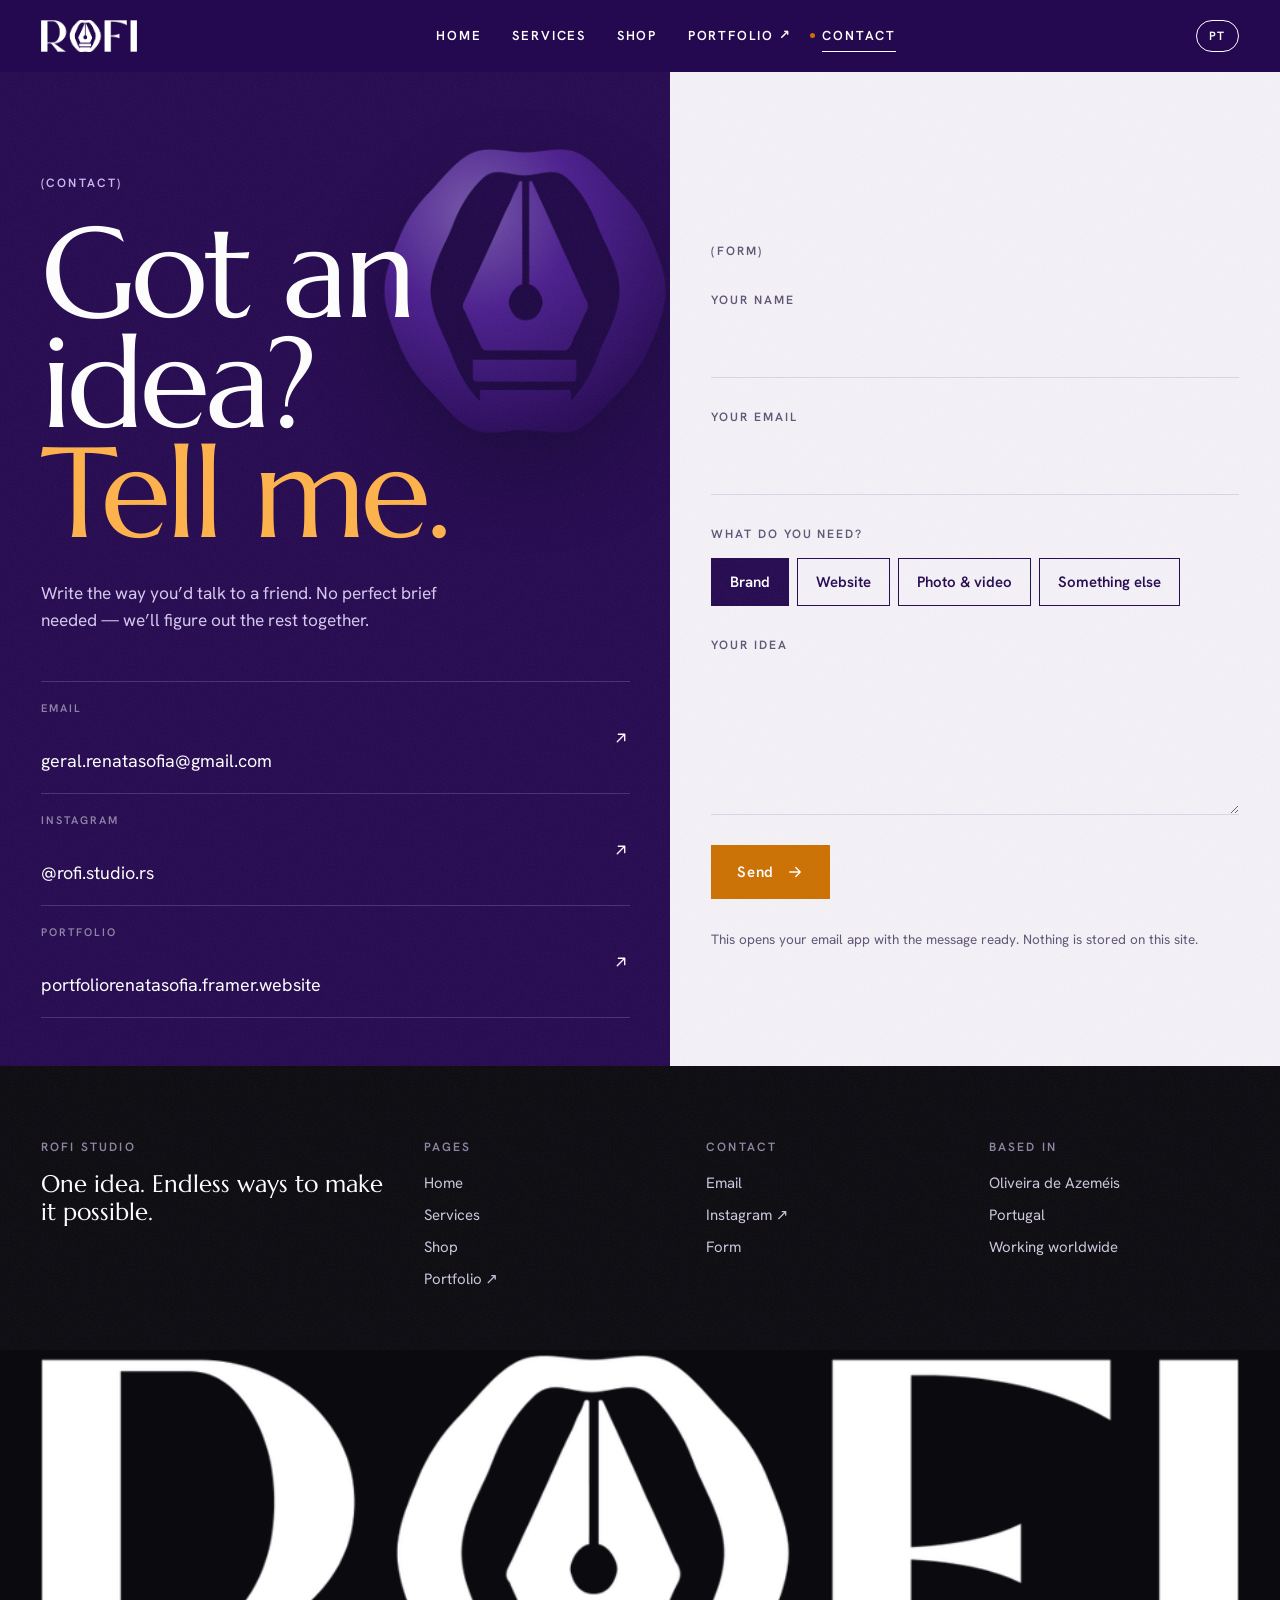
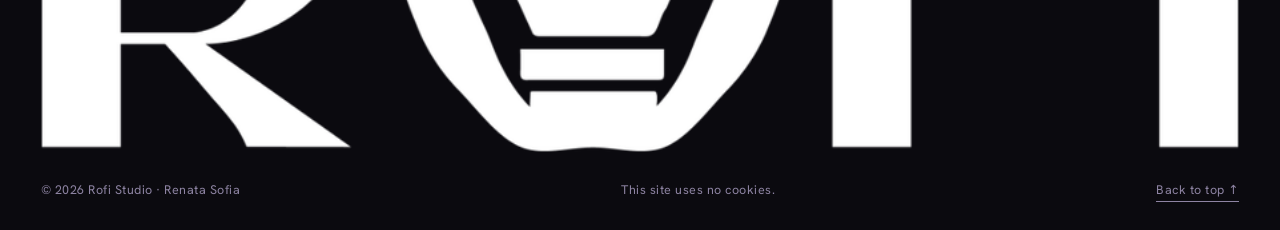
==== commit e581e3a2: "Redesenhar o site: linguagem editorial e imersiva Tipografia gigante, blocos de cor e textura de grã" ====
--- a/contacto.html
+++ b/contacto.html
@@ -9,9 +9,9 @@
 
   <meta property="og:type" content="website">
   <meta property="og:site_name" content="Rofi Studio">
-  <meta property="og:title" content="Rofi Studio · Uma ideia. Infinitas formas de a tornar possível.">
-  <meta property="og:description" content="Estúdio de design da Renata Sofia: marca, design, web, imagem, templates e cursos.">
-  <meta property="og:image" content="assets/og-image.jpg">
+  <meta property="og:title" content="Contacto · Rofi Studio">
+  <meta property="og:description" content="Fala com a Rofi Studio: conta a tua ideia por email ou Instagram. Respondo pessoalmente.">
+  <meta property="og:image" content="https://rofistudios.com/assets/og-image.jpg">
   <meta name="twitter:card" content="summary_large_image">
 
   <link rel="icon" type="image/png" sizes="32x32" href="assets/favicon-32.png">
@@ -28,78 +28,57 @@
 <svg width="0" height="0" style="position:absolute" aria-hidden="true">
   <defs>
     <symbol id="spark" viewBox="0 0 24 24"><path fill="currentColor" d="M12 0C12.9 7.6 16.4 11.1 24 12 16.4 12.9 12.9 16.4 12 24 11.1 16.4 7.6 12.9 0 12 7.6 11.1 11.1 7.6 12 0Z"/></symbol>
-    <symbol id="gota" viewBox="0 0 40 56"><path fill="currentColor" d="M20 0C24 14 40 26 40 37a20 20 0 0 1-40 0C0 26 16 14 20 0Z"/></symbol>
-    <symbol id="seta" viewBox="0 0 24 24"><path fill="none" stroke="currentColor" stroke-width="2" stroke-linecap="round" stroke-linejoin="round" d="M5 12h14M13 6l6 6-6 6"/></symbol>
-    <symbol id="insta" viewBox="0 0 24 24"><g fill="none" stroke="currentColor" stroke-width="1.8"><rect x="3" y="3" width="18" height="18" rx="5"/><circle cx="12" cy="12" r="4"/><circle cx="17.5" cy="6.5" r=".6" fill="currentColor"/></g></symbol>
-    <symbol id="mail" viewBox="0 0 24 24"><g fill="none" stroke="currentColor" stroke-width="1.8" stroke-linejoin="round"><rect x="3" y="5" width="18" height="14" rx="2"/><path d="m3.5 6.5 8.5 7 8.5-7"/></g></symbol>
+    <symbol id="seta" viewBox="0 0 24 24"><path fill="none" stroke="currentColor" stroke-width="1.8" stroke-linecap="round" stroke-linejoin="round" d="M5 12h14M13 6l6 6-6 6"/></symbol>
   </defs>
 </svg>
 
 <a class="skip" href="#main"><span data-l="pt">Saltar para o conteúdo</span><span data-l="en">Skip to content</span></a>
 
-<!-- ============ CABEÇALHO ============ -->
-<header class="topo" id="topo">
-  <div class="wrap topo-in">
-    <a href="index.html" class="marca" aria-label="Rofi Studio — início">
-      <span class="logo word" aria-hidden="true"></span>
-    </a>
-
+<header class="topo" id="topo" data-tema="escuro">
+  <div class="topo-in">
+    <a href="index.html" class="marca" aria-label="Rofi Studio — início"><span class="logo word" aria-hidden="true"></span></a>
     <nav class="menu" id="menu" aria-label="Principal">
-      <a href="index.html"><span data-l="pt">Início</span><span data-l="en">Home</span></a>
-      <a href="servicos.html"><span data-l="pt">Serviços</span><span data-l="en">Services</span></a>
-      <a href="loja.html"><span data-l="pt">Loja</span><span data-l="en">Shop</span></a>
-      <a href="https://portfoliorenatasofia.framer.website" target="_blank" rel="noopener" class="externo">Portfolio <span aria-hidden="true">↗</span></a>
-      <a href="contacto.html" class="btn btn-mini" aria-current="page"><span data-l="pt">Contacto</span><span data-l="en">Contact</span></a>
+      <a href="index.html"><span class="m-n">01</span><span data-l="pt">Início</span><span data-l="en">Home</span></a>
+      <a href="servicos.html"><span class="m-n">02</span><span data-l="pt">Serviços</span><span data-l="en">Services</span></a>
+      <a href="loja.html"><span class="m-n">03</span><span data-l="pt">Loja</span><span data-l="en">Shop</span></a>
+      <a href="https://portfoliorenatasofia.framer.website" target="_blank" rel="noopener"><span class="m-n">04</span>Portfolio <span class="seta-ext" aria-hidden="true">↗</span></a>
+      <a href="contacto.html" aria-current="page"><span class="m-n">05</span><span data-l="pt">Contacto</span><span data-l="en">Contact</span></a>
     </nav>
-
     <div class="topo-acoes">
-      <button class="lingua" type="button" id="lingua" aria-label="Mudar para inglês / Switch to Portuguese">
-        <span class="on-pt">EN</span><span class="on-en">PT</span>
-      </button>
-      <button class="burger" type="button" id="burger" aria-expanded="false" aria-controls="menu" aria-label="Menu">
-        <span></span><span></span>
-      </button>
+      <button class="lingua" type="button" id="lingua" aria-label="Switch to English"><span class="on-pt">EN</span><span class="on-en">PT</span></button>
+      <button class="burger" type="button" id="burger" aria-expanded="false" aria-controls="menu" aria-label="Menu"><span></span><span></span></button>
     </div>
   </div>
 </header>
 
+<div class="cursor" id="cursor" aria-hidden="true"><span><span data-l="pt">Ver</span><span data-l="en">View</span></span></div>
+
 <main id="main">
 
-<!-- ============ 05 CONTACTO ============ -->
-<section class="sec sec-escura contacto pag-topo" id="inicio">
-  <div class="obj nib3d float contacto-nib" style="--r:-16deg" aria-hidden="true"><span class="logo sym"></span></div>
-  <div class="wrap contacto-in">
-    <div class="contacto-txt revela">
-      <p class="eyebrow"><span data-l="pt">Contacto</span><span data-l="en">Contact</span></p>
-      <h1 class="h-contacto">
-        <span data-l="pt">Tens uma ideia? <br><em>Conta-me.</em></span>
-        <span data-l="en">Got an idea? <br><em>Tell me.</em></span>
+<section class="contacto" data-tema="escuro" data-hero>
+  <div class="nib3d flutua" aria-hidden="true"><span class="logo sym"></span></div>
+
+  <div class="contacto-esq">
+    <div>
+      <span class="rotulo par"><span data-l="pt">Contacto</span><span data-l="en">Contact</span></span>
+      <h1 class="contacto-titulo">
+        <span data-l="pt"><span class="linha"><span>Tens uma</span></span><span class="linha"><span>ideia?</span></span><span class="linha"><span><em>Conta-me.</em></span></span></span>
+        <span data-l="en"><span class="linha"><span>Got an</span></span><span class="linha"><span>idea?</span></span><span class="linha"><span><em>Tell me.</em></span></span></span>
       </h1>
-      <p class="lead">
-        <span data-l="pt">Escreve como falarias com uma amiga. Não precisas de briefing perfeito — descobrimos o resto juntos.</span>
-        <span data-l="en">Write the way you’d talk to a friend. No perfect brief needed — we’ll figure out the rest together.</span>
-      </p>
-      <ul class="canais">
-        <li><a href="mailto:geral.renatasofia@gmail.com"><svg class="i" aria-hidden="true"><use href="#mail"/></svg>geral.renatasofia@gmail.com</a></li>
-        <li><a href="https://portfoliorenatasofia.framer.website" target="_blank" rel="noopener"><svg class="i" aria-hidden="true"><use href="#seta"/></svg><span data-l="pt">Ver o portfolio</span><span data-l="en">See the portfolio</span></a></li>
-        <li><a href="https://www.instagram.com/rofi.studio.rs/" target="_blank" rel="noopener"><svg class="i" aria-hidden="true"><use href="#insta"/></svg>@rofi.studio.rs</a></li>
-      </ul>
-      <p class="mao contacto-mao">
-        <span data-l="pt">respondo eu, pessoalmente ✦</span>
-        <span data-l="en">I reply myself, personally ✦</span>
-      </p>
+      <p class="lead entra"><span data-l="pt">Escreve como falarias com uma amiga. Não precisas de briefing perfeito — descobrimos o resto juntos.</span><span data-l="en">Write the way you’d talk to a friend. No perfect brief needed — we’ll figure out the rest together.</span></p>
     </div>
+    <nav class="canais entra" aria-label="Canais">
+      <a href="mailto:geral.renatasofia@gmail.com"><span><span class="rotulo">Email</span><br>geral.renatasofia@gmail.com</span><svg class="i" aria-hidden="true"><use href="#seta"/></svg></a>
+      <a href="https://www.instagram.com/rofi.studio.rs/" target="_blank" rel="noopener"><span><span class="rotulo">Instagram</span><br>@rofi.studio.rs</span><svg class="i" aria-hidden="true"><use href="#seta"/></svg></a>
+      <a href="https://portfoliorenatasofia.framer.website" target="_blank" rel="noopener"><span><span class="rotulo">Portfolio</span><br>portfoliorenatasofia.framer.website</span><svg class="i" aria-hidden="true"><use href="#seta"/></svg></a>
+    </nav>
+  </div>
 
-    <form class="form revela" id="form" novalidate>
-      <div class="obj fita" aria-hidden="true"></div>
-      <label>
-        <span><span data-l="pt">O teu nome</span><span data-l="en">Your name</span></span>
-        <input type="text" name="nome" autocomplete="name" required>
-      </label>
-      <label>
-        <span><span data-l="pt">O teu email</span><span data-l="en">Your email</span></span>
-        <input type="email" name="email" autocomplete="email" required>
-      </label>
+  <div class="contacto-dir" data-tema="claro">
+    <form class="form" id="form" novalidate>
+      <span class="rotulo par"><span data-l="pt">Formulário</span><span data-l="en">Form</span></span>
+      <label class="campo"><span><span data-l="pt">O teu nome</span><span data-l="en">Your name</span></span><input type="text" name="nome" autocomplete="name" required></label>
+      <label class="campo"><span><span data-l="pt">O teu email</span><span data-l="en">Your email</span></span><input type="email" name="email" autocomplete="email" required></label>
       <fieldset>
         <legend><span data-l="pt">Do que precisas?</span><span data-l="en">What do you need?</span></legend>
         <div class="chips">
@@ -109,42 +88,52 @@
           <label class="chip"><input type="radio" name="tipo" value="outro"><span><span data-l="pt">Outra coisa</span><span data-l="en">Something else</span></span></label>
         </div>
       </fieldset>
-      <label>
-        <span><span data-l="pt">A tua ideia</span><span data-l="en">Your idea</span></span>
-        <textarea name="mensagem" rows="5" required></textarea>
-      </label>
-      <button class="btn btn-laranja" type="submit">
-        <span data-l="pt">Enviar</span><span data-l="en">Send</span>
-        <svg class="i" aria-hidden="true"><use href="#seta"/></svg>
-      </button>
-      <p class="form-nota" id="form-nota" role="status">
-        <span data-l="pt">Abre o teu email com a mensagem já escrita. Não guardo nada neste site.</span>
-        <span data-l="en">This opens your email app with the message ready. Nothing is stored on this site.</span>
-      </p>
+      <label class="campo"><span><span data-l="pt">A tua ideia</span><span data-l="en">Your idea</span></span><textarea name="mensagem" rows="4" required></textarea></label>
+      <button class="btn btn-laranja" type="submit"><span data-l="pt">Enviar</span><span data-l="en">Send</span> <svg class="i" aria-hidden="true"><use href="#seta"/></svg></button>
+      <p class="form-nota" id="form-nota" role="status"><span data-l="pt">Abre o teu email com a mensagem já escrita. Não guardo nada neste site.</span><span data-l="en">This opens your email app with the message ready. Nothing is stored on this site.</span></p>
     </form>
   </div>
 </section>
 
-
 </main>
 
-<footer class="rodape">
-  <div class="wrap rodape-in">
-    <a href="index.html" class="rodape-marca" aria-label="Rofi Studio — início"><span class="logo rodape-logo" aria-hidden="true"></span></a>
-    <div class="rodape-col">
+<footer class="rodape" data-tema="preto">
+  <div class="rodape-grade">
+    <div>
+      <span class="rotulo">Rofi Studio</span>
       <p><span data-l="pt">Uma ideia. Infinitas formas de a tornar possível.</span><span data-l="en">One idea. Endless ways to make it possible.</span></p>
-      <p class="rodape-links">
-        <a href="servicos.html"><span data-l="pt">Serviços</span><span data-l="en">Services</span></a>
-        <a href="loja.html"><span data-l="pt">Loja</span><span data-l="en">Shop</span></a>
-        <a href="https://portfoliorenatasofia.framer.website" target="_blank" rel="noopener">Portfolio ↗</a>
-        <a href="contacto.html"><span data-l="pt">Contacto</span><span data-l="en">Contact</span></a>
-        <a href="https://www.instagram.com/rofi.studio.rs/" target="_blank" rel="noopener">Instagram</a>
-      </p>
     </div>
-    <p class="rodape-fim">
-      © <span id="ano">2026</span> Rofi Studio · Renata Sofia ·
-      <span data-l="pt">Este site não usa cookies.</span><span data-l="en">This site uses no cookies.</span>
-    </p>
+    <div>
+      <span class="rotulo"><span data-l="pt">Páginas</span><span data-l="en">Pages</span></span>
+      <ul>
+        <li><a href="index.html"><span data-l="pt">Início</span><span data-l="en">Home</span></a></li>
+        <li><a href="servicos.html"><span data-l="pt">Serviços</span><span data-l="en">Services</span></a></li>
+        <li><a href="loja.html"><span data-l="pt">Loja</span><span data-l="en">Shop</span></a></li>
+        <li><a href="https://portfoliorenatasofia.framer.website" target="_blank" rel="noopener">Portfolio ↗</a></li>
+      </ul>
+    </div>
+    <div>
+      <span class="rotulo"><span data-l="pt">Contacto</span><span data-l="en">Contact</span></span>
+      <ul>
+        <li><a href="mailto:geral.renatasofia@gmail.com">Email</a></li>
+        <li><a href="https://www.instagram.com/rofi.studio.rs/" target="_blank" rel="noopener">Instagram ↗</a></li>
+        <li><a href="contacto.html"><span data-l="pt">Formulário</span><span data-l="en">Form</span></a></li>
+      </ul>
+    </div>
+    <div>
+      <span class="rotulo"><span data-l="pt">Base</span><span data-l="en">Based in</span></span>
+      <ul>
+        <li>Oliveira de Azeméis</li>
+        <li>Portugal</li>
+        <li><span data-l="pt">Para o mundo</span><span data-l="en">Working worldwide</span></li>
+      </ul>
+    </div>
+  </div>
+  <a href="index.html" class="rodape-marca" aria-label="Rofi Studio — início"><span class="logo word" aria-hidden="true"></span></a>
+  <div class="rodape-fim">
+    <span>© <span id="ano">2026</span> Rofi Studio · Renata Sofia</span>
+    <span><span data-l="pt">Este site não usa cookies.</span><span data-l="en">This site uses no cookies.</span></span>
+    <a href="#topo" class="sublinha"><span data-l="pt">Voltar ao topo ↑</span><span data-l="en">Back to top ↑</span></a>
   </div>
 </footer>
 
--- a/css/style.css
+++ b/css/style.css
@@ -1,11 +1,11 @@
 /* =========================================================
-   Rofi Studio — site
+   Rofi Studio — site (v2 · editorial + imersivo)
    Cores, letras e objetos seguem o Brand Book (set. 2026).
    ========================================================= */
 
 :root{
-  --noite:#250950; --violeta:#3B0F72; --marinho:#0E1653; --laranja:#CD7000;
-  --laranja-claro:#FFB24A; --lilas:#CBB9EE; --lilas-2:#9B74E6;
+  --noite:#250950; --noite-2:#170533; --violeta:#3B0F72; --marinho:#0E1653;
+  --laranja:#CD7000; --laranja-claro:#FFB24A; --lilas:#CBB9EE; --lilas-2:#9B74E6;
   --preto:#0B0A0F; --branco:#FFFFFF;
   --papel:#F5F2F8; --papel-2:#ECE6F2; --linha:#DCD3E6; --texto:#1C1430; --suave:#5E5474;
 
@@ -13,10 +13,9 @@
   --f-body:"Hanken Grotesk","Segoe UI",system-ui,sans-serif;
   --f-mao:"Nanum Pen Script","Segoe Print",cursive;
 
-  --wrap:1180px;
-  --gutter:clamp(16px,4vw,40px);
-  --raio:18px;
-  --topo:68px;
+  --gutter:clamp(16px,3.2vw,48px);
+  --topo:72px;
+  --ease:cubic-bezier(.2,.7,.1,1);
 
   --word:url("../assets/logo-word.png");
   --symbol:url("../assets/logo-symbol.png");
@@ -25,415 +24,513 @@
   color-scheme:light;
 }
 
+@view-transition{navigation:auto}
+::view-transition-old(root){animation:vt-sai .35s var(--ease) both}
+::view-transition-new(root){animation:vt-entra .55s var(--ease) both}
+@keyframes vt-sai{to{opacity:0;transform:translateY(-12px)}}
+@keyframes vt-entra{from{opacity:0;transform:translateY(24px)}}
+
 *,*::before,*::after{box-sizing:border-box}
-html{scroll-behavior:smooth;scroll-padding-top:calc(var(--topo) + 8px);-webkit-text-size-adjust:100%}
+html{scroll-behavior:smooth;-webkit-text-size-adjust:100%}
 body{margin:0;background:var(--papel);color:var(--texto);font-family:var(--f-body);font-size:17px;line-height:1.6;-webkit-font-smoothing:antialiased;overflow-x:hidden}
 img{max-width:100%;display:block}
 a{color:inherit}
-h1,h2,h3{font-family:var(--f-display);font-weight:400;line-height:1.08;margin:0;text-wrap:balance}
+h1,h2,h3{font-family:var(--f-display);font-weight:400;line-height:.95;margin:0;letter-spacing:-.015em}
 p{margin:0}
 ol,ul{margin:0;padding:0;list-style:none}
 em{font-style:normal}
+button{font:inherit}
 ::selection{background:var(--laranja);color:#fff}
-:focus-visible{outline:2px solid var(--laranja);outline-offset:3px;border-radius:4px}
-
-.wrap{max-width:var(--wrap);margin:0 auto;padding-inline:var(--gutter)}
-
-/* ---------- idioma: mostra só o bloco da língua ativa ---------- */
+:focus-visible{outline:2px solid var(--laranja);outline-offset:4px}
+
+/* grão: dá textura de papel impresso a tudo */
+body::after{content:"";position:fixed;inset:-50%;z-index:90;pointer-events:none;opacity:.07;background-image:url("data:image/svg+xml,%3Csvg xmlns='http://www.w3.org/2000/svg' width='200' height='200'%3E%3Cfilter id='n'%3E%3CfeTurbulence type='fractalNoise' baseFrequency='.85' numOctaves='3' stitchTiles='stitch'/%3E%3C/filter%3E%3Crect width='100%25' height='100%25' filter='url(%23n)'/%3E%3C/svg%3E")}
+
+.wrap{padding-inline:var(--gutter)}
+
+/* ---------- idioma ---------- */
 html[lang="pt"] [data-l="en"],
 html[lang="en"] [data-l="pt"]{display:none!important}
-html[lang="pt"] .on-en,
-html[lang="en"] .on-pt{display:none}
-
-/* ---------- logótipos (máscara: a cor vem do texto) ---------- */
+html[lang="pt"] .on-en,html[lang="en"] .on-pt{display:none}
+
+/* ---------- logótipos (máscara) ---------- */
 .logo{display:block;background:currentColor;-webkit-mask:var(--lockup) center/contain no-repeat;mask:var(--lockup) center/contain no-repeat;aspect-ratio:900/453}
 .logo.word{-webkit-mask-image:var(--word);mask-image:var(--word);aspect-ratio:900/298}
 .logo.sym{-webkit-mask-image:var(--symbol);mask-image:var(--symbol);aspect-ratio:600/605}
 
-/* ---------- objetos da marca ---------- */
-.obj{position:absolute;pointer-events:none}
-.nib3d{filter:drop-shadow(0 30px 30px rgba(10,2,30,.45)) drop-shadow(0 6px 8px rgba(10,2,30,.35));transform:rotate(var(--r,0deg))}
-.nib3d .logo{background:radial-gradient(circle at 32% 22%,#9B74E6 0%,#5A23A8 38%,#2A0A5C 78%)}
-.nib3d.laranja .logo{background:radial-gradient(circle at 32% 22%,#FFC36B 0%,#E58A12 40%,#9A4E00 85%)}
+/* ---------- objetos ---------- */
+.nib3d{filter:drop-shadow(0 40px 40px rgba(10,2,30,.5)) drop-shadow(0 8px 10px rgba(10,2,30,.35))}
+.nib3d .logo{background:radial-gradient(circle at 32% 22%,#B695F2 0%,#6A2FC0 34%,#2A0A5C 80%)}
+.nib3d.laranja .logo{background:radial-gradient(circle at 32% 22%,#FFD08A 0%,#E58A12 40%,#8A4600 88%)}
 .nib3d.branco .logo{background:radial-gradient(circle at 30% 20%,#FFFFFF 0%,#EDE6F7 50%,#BBAED3 100%)}
-.spark{display:block}
-.fita{width:110px;height:30px;background:rgba(205,112,0,.55);clip-path:polygon(3% 0,97% 4%,100% 50%,96% 100%,2% 96%,0 50%);mix-blend-mode:multiply}
-.fita.lilas{background:rgba(155,116,230,.45)}
-.mao{font-family:var(--f-mao);font-size:30px;line-height:1;color:var(--laranja)}
+.spark{display:inline-block;width:.6em;height:.6em;vertical-align:.08em}
+.mao{font-family:var(--f-mao);line-height:1;color:var(--laranja)}
 .i{width:18px;height:18px;flex:none}
 
+/* ---------- utilitários de texto ---------- */
+.rotulo{font-size:12px;letter-spacing:.18em;text-transform:uppercase;font-weight:600}
+.rotulo.par::before{content:"("}
+.rotulo.par::after{content:")"}
+.lead{font-size:clamp(17px,1.35vw,20px);line-height:1.55;max-width:44ch}
+
+/* ---------- links e botões ---------- */
+.link-seta{display:inline-flex;align-items:center;gap:14px;text-decoration:none;font-weight:600;font-size:16px;letter-spacing:.02em}
+.link-seta .circ{width:52px;height:52px;border-radius:50%;border:1.5px solid currentColor;display:grid;place-items:center;transition:background-color .35s var(--ease),color .35s var(--ease),transform .35s var(--ease)}
+.link-seta:hover .circ{background:var(--laranja);border-color:var(--laranja);color:#fff;transform:rotate(-45deg)}
+.link-seta.externo .circ{transform:rotate(-45deg)}
+.link-seta.externo:hover .circ{transform:rotate(0)}
+.sublinha{text-decoration:none;background:linear-gradient(currentColor,currentColor) 0 100%/100% 1.5px no-repeat;transition:background-size .4s var(--ease);padding-bottom:2px}
+.sublinha:hover{background-size:0 1.5px;background-position:100% 100%}
+
+.btn{display:inline-flex;align-items:center;gap:12px;font:600 15px/1 var(--f-body);letter-spacing:.04em;text-decoration:none;padding:18px 26px;border:1.5px solid transparent;cursor:pointer;position:relative;overflow:hidden;isolation:isolate;transition:color .35s var(--ease),border-color .35s var(--ease)}
+.btn::before{content:"";position:absolute;inset:0;z-index:-1;transform:translateY(101%);transition:transform .45s var(--ease)}
+.btn:hover::before{transform:none}
+.btn .i{transition:transform .35s var(--ease)}
+.btn:hover .i{transform:translateX(4px)}
+.btn-laranja{background:var(--laranja);color:#fff}
+.btn-laranja::before{background:var(--noite)}
+.btn-contorno{border-color:currentColor}
+.btn-contorno::before{background:#fff}
+.btn-contorno:hover{color:var(--noite);border-color:#fff}
+
+.skip{position:absolute;left:12px;top:-60px;z-index:200;background:var(--laranja);color:#fff;padding:10px 16px;text-decoration:none;font-weight:600}
+.skip:focus{top:12px}
+
+/* =========================================================
+   CABEÇALHO — muda de cor conforme a secção por baixo
+   ========================================================= */
+.topo{position:fixed;inset:0 0 auto 0;z-index:100;height:var(--topo);color:#fff;--fundo:rgba(37,9,80,.82);transition:color .4s var(--ease)}
+.topo::before{content:"";position:absolute;inset:0;background:var(--fundo);-webkit-backdrop-filter:blur(14px);backdrop-filter:blur(14px);opacity:0;transition:opacity .4s var(--ease),background-color .4s var(--ease)}
+.topo.rolou::before{opacity:1}
+.topo[data-tema="claro"]{color:var(--noite);--fundo:rgba(245,242,248,.84)}
+.topo[data-tema="laranja"]{color:var(--noite);--fundo:rgba(205,112,0,.9)}
+.topo[data-tema="preto"]{--fundo:rgba(11,10,15,.85)}
+.topo-in{position:relative;height:100%;display:flex;align-items:center;justify-content:space-between;gap:24px;padding-inline:var(--gutter)}
+.marca{display:block;width:96px;color:inherit}
+.menu{display:flex;align-items:center;gap:clamp(18px,2.4vw,36px)}
+.menu a{text-decoration:none;font-size:13px;font-weight:600;letter-spacing:.14em;text-transform:uppercase;position:relative;padding:6px 0}
+.menu a::after{content:"";position:absolute;left:0;right:0;bottom:0;height:1.5px;background:currentColor;transform:scaleX(0);transform-origin:right;transition:transform .4s var(--ease)}
+.menu a:hover::after,.menu a[aria-current="page"]::after{transform:scaleX(1);transform-origin:left}
+.menu a[aria-current="page"]::before{content:"";position:absolute;left:-12px;top:50%;width:5px;height:5px;margin-top:-2.5px;border-radius:50%;background:var(--laranja)}
+.menu .m-n{display:none}
+.menu .seta-ext{display:inline-block;transform:translateY(-1px)}
+.topo-acoes{display:flex;align-items:center;gap:10px}
+.lingua{font:600 12px/1 var(--f-body);letter-spacing:.14em;color:inherit;background:transparent;border:1.5px solid currentColor;border-radius:999px;padding:9px 12px;cursor:pointer}
+.lingua:hover{background:var(--laranja);border-color:var(--laranja);color:#fff}
+.burger{display:none;width:46px;height:46px;border:0;background:transparent;color:inherit;cursor:pointer;position:relative}
+.burger span{position:absolute;left:10px;right:10px;height:2px;background:currentColor;transition:transform .4s var(--ease),top .4s var(--ease)}
+.burger span:first-child{top:18px}
+.burger span:last-child{top:27px}
+.menu-aberto .burger span:first-child{top:22px;transform:rotate(45deg)}
+.menu-aberto .burger span:last-child{top:22px;transform:rotate(-45deg)}
+
+/* =========================================================
+   CURSOR (só com rato)
+   ========================================================= */
+.cursor{position:fixed;left:0;top:0;z-index:150;pointer-events:none;width:12px;height:12px;margin:-6px 0 0 -6px;border-radius:50%;background:var(--laranja);transition:width .35s var(--ease),height .35s var(--ease),margin .35s var(--ease),background-color .35s var(--ease),opacity .3s;display:grid;place-items:center;opacity:0}
+.cursor span{font:600 11px/1 var(--f-body);letter-spacing:.14em;text-transform:uppercase;color:#fff;opacity:0;transition:opacity .2s}
+.cursor.ativo{opacity:1}
+.cursor.grande{width:64px;height:64px;margin:-32px 0 0 -32px;background:rgba(205,112,0,.9)}
+.cursor.grande span{opacity:1}
+.cursor.link{width:40px;height:40px;margin:-20px 0 0 -20px;background:rgba(205,112,0,.35)}
+@media (pointer:coarse),(prefers-reduced-motion:reduce){.cursor{display:none}}
+
+/* =========================================================
+   ANIMAÇÕES
+   ========================================================= */
 @media (prefers-reduced-motion:no-preference){
-  .float{animation:float 7s ease-in-out infinite}
+  .js .rv{opacity:0;transform:translateY(40px);transition:opacity 1s var(--ease),transform 1s var(--ease)}
+  .js .rv.visto{opacity:1;transform:none}
+  .js .rv-mask{clip-path:inset(100% 0 0 0);transition:clip-path 1.2s var(--ease)}
+  .js .rv-mask.visto{clip-path:inset(0 0 0 0)}
+  .js .linha > span{display:inline-block;transform:translateY(105%);transition:transform 1.2s var(--ease)}
+  .js .pronto .linha > span{transform:none}
+  .js .pronto .linha:nth-child(2) > span{transition-delay:.12s}
+  .js .pronto .linha:nth-child(3) > span{transition-delay:.24s}
+  .js .entra{opacity:0;transform:translateY(20px);transition:opacity 1s .6s var(--ease),transform 1s .6s var(--ease)}
+  .js .pronto .entra{opacity:1;transform:none}
+  .flutua{animation:flutua 7s ease-in-out infinite}
   .twinkle{animation:tw 3.2s ease-in-out infinite}
-  .twinkle.atraso{animation-delay:1.4s}
-  .tinta path{stroke-dasharray:1400;stroke-dashoffset:1400;animation:draw 2.6s .3s cubic-bezier(.6,0,.2,1) forwards}
-  .js .revela{opacity:0;transform:translateY(22px);transition:opacity .7s ease,transform .7s cubic-bezier(.2,.7,.2,1)}
-  .js .revela.visto{opacity:1;transform:none}
+  .tinta path{stroke-dasharray:1600;stroke-dashoffset:1600;animation:draw 2.8s .5s var(--ease) forwards}
 }
-@keyframes float{50%{transform:translateY(-12px) rotate(var(--r,0deg))}}
+@keyframes flutua{50%{translate:0 -14px}}
+@keyframes tw{50%{transform:scale(.6) rotate(25deg);opacity:.6}}
 @keyframes draw{to{stroke-dashoffset:0}}
-@keyframes tw{50%{transform:scale(.7) rotate(20deg);opacity:.7}}
-
-/* ---------- tipografia utilitária ---------- */
-.eyebrow{font-size:12px;letter-spacing:.16em;text-transform:uppercase;font-weight:600;color:var(--suave)}
-.lead{font-size:19px;color:var(--suave);max-width:56ch}
-.num{font-family:var(--f-display);font-size:15px;color:var(--suave);letter-spacing:.08em;text-transform:uppercase}
-.num span{display:block;font-size:64px;line-height:1;color:var(--violeta);letter-spacing:0}
-.num b{font-weight:400}
-
-/* ---------- botões ---------- */
-.btn{display:inline-flex;align-items:center;gap:10px;font:600 16px/1 var(--f-body);text-decoration:none;padding:15px 24px;border-radius:999px;border:1.5px solid transparent;cursor:pointer;transition:transform .2s ease,background-color .2s ease,color .2s ease,border-color .2s ease,box-shadow .2s ease}
-.btn:hover{transform:translateY(-2px)}
-.btn .i{transition:transform .2s ease}
-.btn:hover .i{transform:translateX(3px)}
-.btn-laranja{background:var(--laranja);color:#fff;box-shadow:0 12px 24px -12px rgba(205,112,0,.8)}
-.btn-laranja:hover{background:#B86400}
-.btn-linha{border-color:rgba(255,255,255,.4);color:#fff}
-.btn-linha:hover{border-color:#fff;background:rgba(255,255,255,.08)}
-.btn-branco{background:#fff;color:var(--violeta)}
-.btn-branco:hover{background:var(--papel)}
-.btn-noite{background:var(--noite);color:#fff}
-.btn-noite:hover{background:var(--violeta)}
-.btn-mini{padding:10px 18px;font-size:14.5px;background:var(--violeta);color:#fff}
-.btn-mini:hover{background:var(--noite)}
-
-.skip{position:absolute;left:12px;top:-60px;z-index:100;background:var(--laranja);color:#fff;padding:10px 16px;border-radius:10px;text-decoration:none;font-weight:600}
-.skip:focus{top:12px}
-
-/* =========================================================
-   CABEÇALHO
-   ========================================================= */
-.topo{position:fixed;inset:0 0 auto 0;z-index:50;height:var(--topo);color:#fff;transition:background-color .3s ease,color .3s ease,box-shadow .3s ease}
-.topo.solido{background:rgba(245,242,248,.86);-webkit-backdrop-filter:blur(14px);backdrop-filter:blur(14px);color:var(--violeta);box-shadow:0 1px 0 var(--linha)}
-.topo-in{height:100%;display:flex;align-items:center;justify-content:space-between;gap:24px}
-.marca{display:block;width:92px;color:inherit}
-.menu{display:flex;align-items:center;gap:28px}
-.menu a{text-decoration:none;font-size:15px;font-weight:500;position:relative}
-.menu a:not(.btn)::after{content:"";position:absolute;left:0;right:0;bottom:-4px;height:2px;background:var(--laranja);transform:scaleX(0);transform-origin:left;transition:transform .25s ease}
-.menu a:not(.btn):hover::after{transform:scaleX(1)}
-.topo:not(.solido) .btn-mini{background:#fff;color:var(--violeta)}
-.topo-acoes{display:flex;align-items:center;gap:8px}
-.lingua{font:600 13px/1 var(--f-body);letter-spacing:.08em;color:inherit;background:transparent;border:1.5px solid currentColor;border-radius:999px;padding:8px 12px;cursor:pointer;opacity:.85}
-.lingua:hover{opacity:1}
-.burger{display:none;width:44px;height:44px;border:0;background:transparent;color:inherit;cursor:pointer;position:relative}
-.burger span{position:absolute;left:11px;right:11px;height:2px;background:currentColor;border-radius:2px;transition:transform .3s ease,top .3s ease}
-.burger span:first-child{top:17px}
-.burger span:last-child{top:25px}
-.menu-aberto .burger span:first-child{top:21px;transform:rotate(45deg)}
-.menu-aberto .burger span:last-child{top:21px;transform:rotate(-45deg)}
-
-/* =========================================================
-   HERO
-   ========================================================= */
-.hero{position:relative;overflow:hidden;color:#fff;background:radial-gradient(120% 90% at 85% 10%,#3B0F72 0%,var(--noite) 55%,#170533 100%);padding:calc(var(--topo) + 56px) 0 96px;min-height:min(100svh,920px);display:flex;align-items:center}
-.hero-in{position:relative;display:grid;grid-template-columns:1.2fr 1fr;gap:48px;align-items:center;width:100%}
-.hero .eyebrow{color:var(--lilas)}
-.hero h1{font-size:clamp(44px,6.4vw,86px);margin:18px 0 26px;letter-spacing:-.01em}
-.hero h1 em{color:var(--laranja-claro)}
-.hero-lead{font-size:clamp(18px,1.6vw,20px);color:#E5DCF6;max-width:52ch}
-.hero-cta{display:flex;flex-wrap:wrap;gap:12px;margin-top:34px}
-.hero-mao{color:var(--laranja-claro);font-size:34px;margin-top:30px}
-.tinta{position:absolute;left:-40px;bottom:-30px;width:72%;height:170px;opacity:.9}
-
-.hero-vis{position:relative;min-height:460px;display:grid;place-items:center}
-.nib3d.grande{width:min(70%,320px);justify-self:start;align-self:start;margin:10px 0 0 4%}
-.cartao{position:absolute;right:0;bottom:0;background:#fff;color:var(--texto);border-radius:var(--raio);padding:26px 26px 22px;width:min(100%,300px);box-shadow:0 40px 60px -20px rgba(0,0,0,.55);transform:rotate(2.5deg)}
-.cartao .fita{top:-14px;left:50%;margin-left:-55px;transform:rotate(-4deg)}
-.eyebrow.escuro{color:var(--suave)}
-.cartao ol{counter-reset:p;margin-top:12px;display:flex;flex-direction:column;gap:10px}
-.cartao li{counter-increment:p;display:grid;grid-template-columns:26px 1fr;gap:10px;font-size:15px;line-height:1.45}
-.cartao li::before{content:counter(p);width:26px;height:26px;border-radius:50%;background:var(--papel-2);color:var(--violeta);font-weight:700;font-size:13px;display:grid;place-items:center}
+@keyframes rolar{to{transform:translateX(-50%)}}
+@keyframes desce{0%{transform:scaleY(0);transform-origin:top}45%{transform:scaleY(1);transform-origin:top}55%{transform:scaleY(1);transform-origin:bottom}100%{transform:scaleY(0);transform-origin:bottom}}
+
+.linha{display:block;overflow:hidden;padding-bottom:.06em;margin-bottom:-.06em}
+
+/* =========================================================
+   TEMAS DE SECÇÃO
+   ========================================================= */
+[data-tema="escuro"]{background:var(--noite);color:#fff}
+[data-tema="claro"]{background:var(--papel);color:var(--texto)}
+[data-tema="laranja"]{background:var(--laranja);color:var(--noite)}
+[data-tema="preto"]{background:var(--preto);color:#fff}
+
+/* =========================================================
+   HERO — início
+   ========================================================= */
+.hero{position:relative;min-height:100svh;overflow:hidden;display:flex;flex-direction:column;justify-content:flex-end;padding:calc(var(--topo) + 40px) 0 0;isolation:isolate}
+.hero-fundo{position:absolute;inset:0;z-index:-2;background:radial-gradient(70% 60% at 72% 42%,#4B1591 0%,rgba(59,15,114,.0) 70%),radial-gradient(90% 80% at 10% 110%,#3B0F72 0%,rgba(37,9,80,0) 60%),var(--noite)}
+.hero-fundo::after{content:"";position:absolute;inset:0;background-image:linear-gradient(rgba(255,255,255,.05) 1px,transparent 1px);background-size:100% 25vh;mask-image:linear-gradient(transparent,#000 30%,#000 70%,transparent)}
+.hero-nib{position:absolute;z-index:-1;right:6vw;top:50%;width:clamp(240px,34vw,560px);translate:0 -58%;perspective:900px}
+.hero-nib .nib3d{transform:rotateX(var(--rx,0deg)) rotateY(var(--ry,0deg)) rotate(-12deg);transition:transform .8s var(--ease)}
+.hero-halo{position:absolute;inset:-30%;z-index:-1;background:radial-gradient(circle,rgba(205,112,0,.35) 0%,rgba(205,112,0,0) 60%);filter:blur(10px)}
+.hero-titulo{font-size:clamp(68px,13.4vw,250px);line-height:.86;letter-spacing:-.035em;padding-inline:var(--gutter);position:relative}
+.hero-titulo .l2{padding-left:14vw;color:var(--laranja-claro)}
+.hero-titulo .l3{padding-left:4vw}
+.hero-titulo .mao{font-size:clamp(28px,3.4vw,60px);letter-spacing:0;color:var(--laranja-claro);position:absolute;right:calc(var(--gutter) + 2vw);bottom:.4em;transform:rotate(-4deg)}
+.hero-base{display:grid;grid-template-columns:1.1fr 1fr auto;gap:28px;align-items:end;padding:44px var(--gutter) 36px;margin-top:4vh;border-top:1px solid rgba(255,255,255,.14)}
+.hero-base .lead{color:#E0D6F3}
+.hero-cta{display:flex;flex-wrap:wrap;gap:12px}
+.scroll-ind{display:flex;flex-direction:column;align-items:center;gap:10px;font-size:11px;letter-spacing:.2em;text-transform:uppercase;color:var(--lilas)}
+.scroll-ind i{display:block;width:1.5px;height:54px;background:rgba(255,255,255,.2);position:relative;overflow:hidden}
+.scroll-ind i::after{content:"";position:absolute;inset:0;background:var(--laranja-claro);animation:desce 2.2s var(--ease) infinite}
+
+/* ---------- topo das páginas interiores ---------- */
+.pag-hero{position:relative;overflow:hidden;padding:calc(var(--topo) + clamp(64px,10vw,140px)) 0 clamp(48px,6vw,80px);isolation:isolate}
+.pag-hero .rotulo{padding-inline:var(--gutter);display:block;margin-bottom:22px}
+.pag-titulo{font-size:clamp(64px,12.5vw,230px);line-height:.86;letter-spacing:-.035em;padding-inline:var(--gutter)}
+.pag-titulo .l2{padding-left:10vw}
+.pag-titulo em{color:var(--laranja-claro)}
+[data-tema="laranja"] .pag-titulo em{color:#fff}
+.pag-base{display:flex;justify-content:space-between;align-items:flex-end;gap:32px;flex-wrap:wrap;padding:48px var(--gutter) 0;margin-top:48px;border-top:1px solid currentColor;border-color:rgba(255,255,255,.16)}
+[data-tema="laranja"] .pag-base{border-color:rgba(37,9,80,.25)}
+.pag-hero .nib-canto{position:absolute;z-index:-1;right:4vw;top:calc(var(--topo) + 20px);width:clamp(150px,20vw,330px);perspective:900px}
+.pag-hero .nib-canto .nib3d{transform:rotateX(var(--rx,0deg)) rotateY(var(--ry,0deg)) rotate(14deg);transition:transform .8s var(--ease)}
+
+/* =========================================================
+   FAIXA QUE CORRE
+   ========================================================= */
+.faixa{overflow:hidden;padding-block:clamp(18px,2.4vw,34px);border-block:1px solid rgba(37,9,80,.2);position:relative}
+.faixa-pista{display:flex;width:max-content;will-change:transform}
+.faixa-grupo{display:flex;align-items:center;flex:none}
+.faixa-item{font-family:var(--f-display);font-size:clamp(44px,7.6vw,132px);line-height:1;letter-spacing:-.02em;white-space:nowrap;padding-inline:.35em}
+.faixa-item.contorno{color:transparent;-webkit-text-stroke:1.5px var(--noite)}
+.faixa .spark{width:.42em;height:.42em;color:#fff;flex:none}
 
 /* =========================================================
    SECÇÕES
    ========================================================= */
-.sec{padding-block:clamp(80px,11vw,136px);position:relative}
-.sec-head{display:grid;grid-template-columns:200px 1fr;gap:12px 32px;align-items:end;margin-bottom:56px}
-.sec-head h2{font-size:clamp(36px,5vw,62px)}
-.sec-head .lead{grid-column:2;margin-top:6px}
-
-.sec-escura{background:var(--noite);color:#fff}
-.sec-escura .num{color:var(--lilas)}
-.sec-escura .num span{color:#fff}
-.sec-escura .eyebrow{color:var(--lilas)}
-.sec-escura .lead{color:#D6C9EE}
-.sec-papel2{background:var(--papel-2)}
-
-/* ---------- 01 estúdio ---------- */
-.estudio{display:grid;grid-template-columns:1.4fr 1fr;gap:56px;align-items:center}
-.estudio-txt{display:flex;flex-direction:column;gap:18px;max-width:62ch}
-.estudio-txt p{color:var(--suave)}
-.estudio-txt .grande{font-family:var(--f-display);font-size:clamp(24px,2.6vw,32px);line-height:1.25;color:var(--texto)}
-.estudio-txt .grande b{font-weight:400;color:var(--violeta);background:linear-gradient(transparent 62%,rgba(205,112,0,.28) 62%)}
-.assina{font-size:38px;color:var(--violeta)}
-.estudio-vis{position:relative;min-height:320px;display:grid;place-items:center;background:#fff;border:1px solid var(--linha);border-radius:24px}
-.autocolante{width:170px;aspect-ratio:1;border-radius:50%;background:var(--noite);display:grid;place-items:center;position:relative;box-shadow:0 18px 30px -10px rgba(37,9,80,.5);transform:rotate(-8deg)}
-.autocolante .logo{width:92px;color:#fff}
-.autocolante::after{content:"";position:absolute;right:8px;bottom:12px;width:48px;height:48px;background:linear-gradient(135deg,#fff 0%,#E5DDF0 50%,transparent 51%);border-radius:0 0 50% 0;box-shadow:-3px -3px 6px rgba(0,0,0,.12)}
-.nota-lado{position:absolute;right:22px;bottom:22px;font-size:26px;color:var(--laranja);text-align:right;transform:rotate(-3deg)}
-
-.valores{display:grid;grid-template-columns:repeat(4,minmax(0,1fr));gap:24px;margin-top:88px}
-.valor{border-top:2px solid var(--violeta);padding-top:18px}
-.valor h3{font-size:25px;margin-bottom:8px;color:var(--violeta)}
-.valor p{font-size:15.5px;color:var(--suave)}
-
-/* ---------- 02 serviços ---------- */
-.servicos{display:grid;grid-template-columns:repeat(4,minmax(0,1fr));gap:18px}
-.serv{background:rgba(255,255,255,.05);border:1px solid rgba(255,255,255,.12);border-radius:var(--raio);padding:26px;display:flex;flex-direction:column;gap:10px;transition:background-color .25s ease,border-color .25s ease,transform .25s ease}
-.serv:hover{background:rgba(255,255,255,.09);border-color:rgba(255,255,255,.24)}
-.serv h3{font-size:24px}
-.serv p{font-size:15.5px;color:#D6C9EE}
-.serv.destaque{grid-column:span 4;background:var(--violeta);border-color:var(--violeta);padding:36px clamp(26px,4vw,48px);position:relative;overflow:hidden;min-height:220px;justify-content:center}
-.serv.destaque h3{font-size:clamp(30px,3.6vw,44px)}
-.serv.destaque p{font-size:17px;max-width:48ch;color:#E5DCF6}
-.serv.destaque .eyebrow{color:var(--laranja-claro)}
-.serv.destaque .nib3d{width:clamp(120px,16vw,190px);right:clamp(16px,6vw,80px);top:50%;margin-top:clamp(-95px,-8vw,-60px)}
-
-.processo{margin-top:96px;position:relative}
-.passos{display:grid;grid-template-columns:repeat(4,minmax(0,1fr));gap:28px;margin-top:26px;position:relative;z-index:1}
-.passo-n{display:inline-grid;place-items:center;width:46px;height:46px;border-radius:50%;background:var(--noite);border:1.5px solid var(--laranja);color:var(--laranja-claro);font-weight:700;font-size:14px;margin-bottom:16px}
-.passos h3{font-size:26px;margin-bottom:8px}
-.passos p{font-size:15.5px;color:#D6C9EE}
-.tinta-passos{position:absolute;left:0;right:0;top:48px;width:100%;height:60px;opacity:.55}
-
-/* ---------- 03 loja ---------- */
-.produtos{display:grid;grid-template-columns:repeat(3,minmax(0,1fr));gap:22px}
-.produto{background:#fff;border:1px solid var(--linha);border-radius:22px;overflow:hidden;display:flex;flex-direction:column;transition:transform .3s ease,box-shadow .3s ease}
-.produto:hover{transform:translateY(-4px);box-shadow:0 30px 50px -30px rgba(37,9,80,.45)}
-.prod-vis{aspect-ratio:4/3;position:relative;overflow:hidden;display:grid;place-items:center}
-.prod-info{padding:24px;display:flex;flex-direction:column;gap:12px;flex:1}
-.prod-top{display:flex;justify-content:space-between;align-items:baseline;gap:12px}
-.prod-top h3{font-size:24px;color:var(--noite)}
-.preco{font-family:var(--f-display);font-size:26px;color:var(--laranja);white-space:nowrap}
-.prod-info > p{font-size:15.5px;color:var(--suave)}
-.prod-meta{font-size:13px!important;letter-spacing:.06em;text-transform:uppercase;font-weight:600}
-.prod-links{display:flex;flex-wrap:wrap;gap:8px;margin-top:auto;padding-top:8px}
-.prod-links a,.prod-links span{display:inline-flex;align-items:center;gap:6px;font-size:14px;font-weight:600;text-decoration:none;padding:10px 16px;border-radius:999px}
-.prod-links a{background:var(--violeta);color:#fff;transition:background-color .2s ease}
-.prod-links a:hover{background:var(--noite)}
-.prod-links a.sec-link{background:transparent;color:var(--violeta);border:1.5px solid var(--linha)}
-.prod-links a.sec-link:hover{border-color:var(--violeta);background:transparent}
-.prod-links .embreve{background:var(--papel-2);color:var(--suave)}
-
-/* ilustrações dos produtos (CSS, sem imagens) */
-.v-ugc{background:linear-gradient(160deg,#3B0F72,#250950)}
-.folha{position:absolute;width:38%;aspect-ratio:210/297;background:#fff;border-radius:6px;box-shadow:0 18px 30px -12px rgba(0,0,0,.55);padding:10% 5% 0;display:flex;flex-direction:column;gap:6%}
-.folha i{display:block;height:5px;border-radius:3px;background:var(--papel-2)}
+.sec{position:relative;padding-block:clamp(96px,13vw,200px)}
+.sec-cab{display:flex;justify-content:space-between;align-items:flex-end;gap:24px;flex-wrap:wrap;margin-bottom:clamp(48px,7vw,96px)}
+.sec-titulo{font-size:clamp(56px,9.6vw,172px);line-height:.88;letter-spacing:-.035em}
+.sec-titulo sup{font-family:var(--f-body);font-size:.14em;letter-spacing:.1em;vertical-align:top;margin-left:.4em;position:relative;top:.9em;color:var(--laranja)}
+
+/* ---------- manifesto ---------- */
+.manifesto .rotulo{color:var(--suave);display:block;margin-bottom:36px}
+.manifesto-txt{font-family:var(--f-display);font-size:clamp(32px,4.6vw,78px);line-height:1.08;letter-spacing:-.02em;max-width:22ch}
+.manifesto-txt b{font-weight:400;color:var(--laranja)}
+.js .manifesto-txt .p{opacity:.14;transition:opacity .3s linear}
+.js .manifesto-txt .p.on{opacity:1}
+.manifesto-grade{display:grid;grid-template-columns:1fr 1.5fr;gap:clamp(40px,6vw,120px);margin-top:clamp(72px,9vw,140px);align-items:start}
+.ficha{border-top:1.5px solid var(--noite)}
+.ficha div{display:grid;grid-template-columns:1fr 1.4fr;gap:16px;padding:14px 0;border-bottom:1px solid var(--linha);font-size:15px}
+.ficha dt{color:var(--suave);text-transform:uppercase;letter-spacing:.12em;font-size:12px;font-weight:600;padding-top:3px}
+.ficha dd{margin:0;font-weight:500}
+.assina{font-size:52px;color:var(--violeta);margin-top:28px;display:block;transform:rotate(-3deg);transform-origin:left}
+.valores{display:grid;grid-template-columns:1fr 1fr;gap:0}
+.valor{padding:28px 28px 32px 0;border-top:1.5px solid var(--noite)}
+.valor:nth-child(odd){padding-right:40px}
+.valor:nth-child(even){padding-left:28px;border-left:1px solid var(--linha)}
+.valor .n{font-family:var(--f-display);font-size:15px;color:var(--laranja)}
+.valor h3{font-size:clamp(30px,2.8vw,44px);margin:10px 0 12px;color:var(--noite)}
+.valor p{color:var(--suave);font-size:16px;max-width:30ch}
+
+/* ---------- trabalho ---------- */
+.trabalho .sec-cab .lead{color:#D6C9EE}
+.projetos{border-top:1px solid rgba(255,255,255,.2)}
+.proj{display:grid;grid-template-columns:70px 1fr auto 110px;gap:24px;align-items:center;text-decoration:none;padding:clamp(20px,2.4vw,34px) 0;border-bottom:1px solid rgba(255,255,255,.2);position:relative}
+.proj-n{font-size:13px;letter-spacing:.14em;color:var(--lilas)}
+.proj-nome{font-family:var(--f-display);font-size:clamp(34px,5.4vw,96px);line-height:1;letter-spacing:-.03em;transition:transform .6s var(--ease),color .4s var(--ease)}
+.proj-cli{font-size:14px;letter-spacing:.12em;text-transform:uppercase;color:#D6C9EE;text-align:right}
+.proj-ano{font-family:var(--f-display);font-size:22px;text-align:right;color:var(--lilas)}
+.proj::after{content:"";position:absolute;left:0;right:0;bottom:-1px;height:1px;background:var(--laranja);transform:scaleX(0);transform-origin:left;transition:transform .7s var(--ease)}
+.proj:hover::after{transform:scaleX(1)}
+.proj:hover .proj-nome{transform:translateX(2vw);color:var(--laranja-claro)}
+.proj-thumb{display:none}
+.trabalho-fim{display:flex;justify-content:space-between;align-items:center;gap:24px;flex-wrap:wrap;margin-top:56px}
+.trabalho-fim p{color:#D6C9EE;max-width:46ch;font-size:15px}
+
+/* pré-visualização que segue o cursor */
+.preview{position:fixed;left:0;top:0;z-index:80;width:clamp(260px,24vw,400px);aspect-ratio:4/5;pointer-events:none;opacity:0;scale:.85;rotate:-4deg;transition:opacity .35s var(--ease),scale .5s var(--ease),rotate .6s var(--ease);overflow:hidden;box-shadow:0 40px 80px -30px rgba(0,0,0,.7)}
+.preview.on{opacity:1;scale:1;rotate:2deg}
+.preview img{position:absolute;inset:0;z-index:2;width:100%;height:100%;object-fit:cover}
+
+/* cartão gráfico quando ainda não há foto */
+.sem-foto{position:absolute;inset:0;display:flex;flex-direction:column;justify-content:space-between;padding:22px;overflow:hidden;color:#fff}
+.sem-foto .sf-t{font-family:var(--f-display);font-size:clamp(28px,2.6vw,42px);line-height:1;letter-spacing:-.02em;position:relative;z-index:1}
+.sem-foto .sf-r{font-size:11px;letter-spacing:.18em;text-transform:uppercase;position:relative;z-index:1;opacity:.85}
+.sem-foto .logo.sym{position:absolute;width:78%;right:-18%;bottom:-12%;opacity:.9}
+.sf-0{background:var(--violeta)} .sf-0 .logo{color:var(--laranja)}
+.sf-1{background:var(--laranja)} .sf-1 .logo{color:var(--noite)}
+.sf-2{background:var(--marinho)} .sf-2 .logo{color:var(--lilas-2)}
+.sf-3{background:var(--lilas-2)} .sf-3 .logo{color:var(--noite)}
+.sf-4{background:var(--preto)} .sf-4 .logo{color:var(--violeta)}
+
+/* ---------- portas (serviços / loja) ---------- */
+.portas{display:flex;min-height:min(92svh,860px)}
+.porta{flex:1;display:flex;flex-direction:column;justify-content:space-between;gap:40px;padding:clamp(40px,5vw,72px) var(--gutter);text-decoration:none;position:relative;overflow:hidden;transition:flex-grow .9s var(--ease)}
+.porta:hover{flex-grow:1.45}
+.porta .rotulo{opacity:.8}
+.porta-titulo{font-size:clamp(60px,9vw,168px);line-height:.88;letter-spacing:-.035em;transition:transform .9s var(--ease)}
+.porta:hover .porta-titulo{transform:translateY(-10px)}
+.porta p{max-width:34ch;font-size:17px}
+.porta-base{display:flex;justify-content:space-between;align-items:flex-end;gap:20px;position:relative;z-index:1}
+.porta .circ{width:72px;height:72px;border-radius:50%;display:grid;place-items:center;border:1.5px solid currentColor;flex:none;transition:transform .6s var(--ease),background-color .4s,color .4s}
+.porta:hover .circ{transform:rotate(-45deg)}
+.porta.p-serv{background:var(--noite);color:#fff}
+.porta.p-serv p{color:#D6C9EE}
+.porta.p-serv:hover .circ{background:var(--laranja);border-color:var(--laranja)}
+.porta.p-loja{background:var(--laranja);color:var(--noite)}
+.porta.p-loja:hover .circ{background:var(--noite);border-color:var(--noite);color:#fff}
+.porta .nib3d{position:absolute;width:clamp(160px,17vw,280px);right:-4%;top:10%;opacity:.95;transition:transform 1s var(--ease)}
+.porta:hover .nib3d{transform:rotate(-10deg) scale(1.06)}
+.porta .grelha-deco{position:absolute;right:6%;top:12%;width:clamp(140px,14vw,230px);display:grid;grid-template-columns:repeat(3,1fr);gap:6px;transform:rotate(7deg);transition:transform 1s var(--ease)}
+.porta:hover .grelha-deco{transform:rotate(-3deg) scale(1.05)}
+.grelha-deco span{aspect-ratio:1;background:var(--noite)}
+.grelha-deco span:nth-child(3n+2){background:#fff}
+.grelha-deco span:nth-child(5){background:var(--lilas-2)}
+
+/* ---------- a seguir ---------- */
+.seguir{display:grid;grid-template-columns:1fr 1fr;gap:0;border-top:1.5px solid var(--noite)}
+.seguir-item{padding:40px 40px 48px 0;display:flex;flex-direction:column;gap:16px;align-items:flex-start}
+.seguir-item + .seguir-item{padding-left:40px;border-left:1px solid var(--linha)}
+.seguir-item h3{font-size:clamp(48px,6vw,104px);color:var(--noite)}
+.seguir-item p{color:var(--suave);max-width:40ch}
+.etiqueta{display:inline-flex;align-items:center;gap:8px;font-size:11px;letter-spacing:.18em;text-transform:uppercase;font-weight:700;color:var(--laranja)}
+.etiqueta::before{content:"";width:8px;height:8px;border-radius:50%;background:currentColor;animation:pulsa 2s ease-in-out infinite}
+@keyframes pulsa{50%{opacity:.25}}
+.seguir-item .sublinha{font-weight:600;color:var(--violeta);margin-top:8px}
+
+/* ---------- grande chamada final ---------- */
+.chamada{position:relative;overflow:hidden;padding-block:clamp(110px,15vw,220px) clamp(72px,9vw,120px);isolation:isolate}
+.chamada .rotulo{color:var(--lilas);display:block;margin-bottom:28px}
+.chamada-titulo{font-size:clamp(64px,12vw,220px);line-height:.86;letter-spacing:-.035em}
+.chamada-titulo a{text-decoration:none;color:var(--laranja-claro);display:inline-flex;align-items:center;gap:.2em;transition:gap .6s var(--ease)}
+.chamada-titulo a:hover{gap:.4em}
+.chamada-titulo a svg{width:.6em;height:.6em}
+.chamada-base{display:flex;justify-content:space-between;align-items:flex-end;gap:24px;flex-wrap:wrap;margin-top:clamp(56px,7vw,100px);padding-top:28px;border-top:1px solid rgba(255,255,255,.16)}
+.chamada-mail{font-family:var(--f-display);font-size:clamp(22px,2.6vw,40px);text-decoration:none;word-break:break-all}
+.chamada .nib3d{position:absolute;z-index:-1;width:clamp(200px,26vw,440px);right:-5vw;top:8%;opacity:.9}
+.chamada .mao{font-size:clamp(26px,2.4vw,38px);color:var(--laranja-claro)}
+
+/* ---------- rodapé ---------- */
+.rodape{padding:72px var(--gutter) 28px;overflow:hidden}
+.rodape-grade{display:grid;grid-template-columns:1.4fr 1fr 1fr 1fr;gap:32px;padding-bottom:64px}
+.rodape-grade .rotulo{color:#8E84A3;display:block;margin-bottom:14px}
+.rodape-grade p{font-family:var(--f-display);font-size:24px;line-height:1.15;max-width:18ch}
+.rodape-grade ul{display:flex;flex-direction:column;gap:8px;font-size:15px;color:#CFC6DE}
+.rodape-grade a{text-decoration:none;color:#CFC6DE;transition:color .3s}
+.rodape-grade a:hover{color:var(--laranja-claro)}
+.rodape-marca{display:block;width:100%;color:#fff}
+.rodape-marca .logo{width:100%}
+.rodape-fim{display:flex;justify-content:space-between;gap:16px;flex-wrap:wrap;font-size:12.5px;color:#8E84A3;margin-top:28px;letter-spacing:.04em}
+
+/* =========================================================
+   SERVIÇOS
+   ========================================================= */
+.servicos{border-top:1.5px solid var(--noite)}
+.serv{border-bottom:1px solid var(--linha)}
+.serv summary{list-style:none;display:grid;grid-template-columns:80px 1fr 64px;gap:24px;align-items:center;padding:clamp(22px,2.6vw,38px) 0;cursor:pointer}
+.serv summary::-webkit-details-marker{display:none}
+.serv .n{font-size:13px;letter-spacing:.14em;color:var(--laranja);font-weight:600}
+.serv h2{font-size:clamp(38px,5.8vw,104px);color:var(--noite);transition:transform .6s var(--ease),color .4s}
+.serv summary:hover h2{transform:translateX(1.4vw);color:var(--violeta)}
+.serv .mais{width:56px;height:56px;border-radius:50%;border:1.5px solid var(--noite);position:relative;justify-self:end;transition:background-color .4s,transform .5s var(--ease)}
+.serv .mais::before,.serv .mais::after{content:"";position:absolute;left:50%;top:50%;width:18px;height:1.5px;margin:-.75px 0 0 -9px;background:var(--noite);transition:transform .5s var(--ease),background-color .4s}
+.serv .mais::after{transform:rotate(90deg)}
+.serv[open] .mais{background:var(--noite);transform:rotate(180deg)}
+.serv[open] .mais::before,.serv[open] .mais::after{background:#fff}
+.serv[open] .mais::after{transform:rotate(0)}
+.serv-corpo{display:grid;grid-template-columns:80px 1fr 1fr;gap:24px;padding:0 0 clamp(32px,3.6vw,52px)}
+.serv-corpo p{grid-column:2;font-size:clamp(18px,1.5vw,22px);color:var(--suave);max-width:36ch}
+.tags{grid-column:3;display:flex;flex-wrap:wrap;gap:8px;align-content:flex-start}
+.tags li{font-size:13px;font-weight:600;letter-spacing:.06em;padding:9px 14px;border:1px solid var(--noite);color:var(--noite)}
+@media (prefers-reduced-motion:no-preference){
+  .serv[open] .serv-corpo{animation:abre .7s var(--ease)}
+}
+@keyframes abre{from{opacity:0;transform:translateY(-12px)}}
+
+.processo{display:grid;grid-template-columns:1fr 1.3fr;gap:clamp(40px,6vw,120px);align-items:start}
+.processo-cab{position:sticky;top:calc(var(--topo) + 40px)}
+.processo-cab .lead{color:#D6C9EE;margin-top:28px}
+.passos li{display:grid;grid-template-columns:auto 1fr;gap:10px 32px;padding:36px 0;border-top:1px solid rgba(255,255,255,.18)}
+.passos li:last-child{border-bottom:1px solid rgba(255,255,255,.18)}
+.passo-n{font-family:var(--f-display);font-size:clamp(64px,7vw,120px);line-height:.8;color:transparent;-webkit-text-stroke:1.5px var(--laranja-claro);grid-row:span 2}
+.passos h3{font-size:clamp(32px,3.2vw,52px)}
+.passos p{color:#D6C9EE;max-width:40ch}
+
+.promessa{padding-block:clamp(72px,9vw,130px)}
+.promessa p{font-family:var(--f-display);font-size:clamp(34px,5vw,86px);line-height:1.02;letter-spacing:-.025em;max-width:20ch}
+.promessa p em{color:#fff}
+
+/* =========================================================
+   LOJA
+   ========================================================= */
+.produtos{display:flex;flex-direction:column;gap:clamp(80px,10vw,160px)}
+.produto{display:grid;grid-template-columns:1.15fr 1fr;gap:clamp(32px,5vw,96px);align-items:center}
+.produto:nth-child(even) .prod-fig{order:2}
+.prod-fig{position:relative;aspect-ratio:5/4;overflow:hidden}
+.prod-fig img{position:absolute;inset:0;width:100%;height:100%;object-fit:cover;z-index:3;opacity:0;transition:transform 1.2s var(--ease),opacity .6s}
+.prod-fig img.ok{opacity:1}
+.produto:hover .prod-fig img{transform:scale(1.04)}
+.prod-n{font-size:13px;letter-spacing:.14em;color:var(--laranja);font-weight:600}
+.prod-info{display:flex;flex-direction:column;gap:20px;align-items:flex-start}
+.prod-info h2{font-size:clamp(44px,5.6vw,96px);color:var(--noite)}
+.prod-info > p.preco{font-family:var(--f-display);max-width:none;font-size:clamp(40px,4.4vw,72px);line-height:1;color:var(--laranja)}
+.preco small{font-family:var(--f-body);font-size:13px;letter-spacing:.12em;text-transform:uppercase;color:var(--suave);margin-left:10px;vertical-align:middle}
+.prod-info > p{color:var(--suave);max-width:40ch;font-size:17px}
+.prod-inclui{display:flex;flex-wrap:wrap;gap:8px}
+.prod-inclui li{font-size:12.5px;font-weight:600;letter-spacing:.08em;text-transform:uppercase;padding:8px 12px;border:1px solid var(--linha);color:var(--suave)}
+.prod-links{display:flex;flex-wrap:wrap;gap:10px;margin-top:6px}
+.prod-links a{display:inline-flex;align-items:center;gap:10px;text-decoration:none;font-weight:600;font-size:15px;letter-spacing:.03em;padding:16px 22px;background:var(--noite);color:#fff;transition:background-color .35s}
+.prod-links a:hover{background:var(--laranja)}
+.prod-links a.sec-link{background:transparent;color:var(--noite);border:1.5px solid var(--noite)}
+.prod-links a.sec-link:hover{background:var(--noite);color:#fff}
+.prod-links .embreve{display:inline-flex;align-items:center;gap:10px;font-weight:600;font-size:14px;letter-spacing:.12em;text-transform:uppercase;padding:14px 20px;border:1.5px dashed var(--suave);color:var(--suave)}
+
+/* ilustrações dos produtos (aparecem enquanto não há capa) */
+.ilus{position:absolute;inset:0;display:grid;place-items:center}
+.v-ugc{background:linear-gradient(160deg,#3B0F72,#1B0640)}
+.folha{position:absolute;width:30%;aspect-ratio:210/297;background:#fff;box-shadow:0 30px 40px -16px rgba(0,0,0,.6);padding:8% 4% 0;display:flex;flex-direction:column;gap:6%}
+.folha i{display:block;height:6px;background:var(--papel-2)}
 .folha i.curta{width:60%}
-.folha b{display:block;height:34%;border-radius:4px;background:linear-gradient(135deg,#FFC36B,#CD7000);margin-top:auto;margin-bottom:10%}
+.folha b{display:block;height:34%;background:linear-gradient(135deg,#FFC36B,#CD7000);margin-top:auto;margin-bottom:10%}
 .folha b.circ{width:46%;height:auto;aspect-ratio:1;border-radius:50%;margin:0 auto 4%;background:linear-gradient(135deg,#9B74E6,#3B0F72)}
-.f1{transform:rotate(-10deg) translate(-62%,4%)}
-.f2{transform:rotate(0deg) translateY(-4%);z-index:2}
-.f3{transform:rotate(10deg) translate(62%,4%)}
+.f1{transform:rotate(-12deg) translate(-70%,6%)}
+.f2{transform:translateY(-4%);z-index:2}
+.f3{transform:rotate(12deg) translate(70%,6%)}
 .v-insta{background:var(--papel-2)}
-.grelha{width:62%;aspect-ratio:1;display:grid;grid-template-columns:repeat(3,1fr);gap:5px;transform:rotate(-4deg);filter:drop-shadow(0 20px 20px rgba(37,9,80,.3))}
-.grelha span{background:var(--noite);border-radius:4px}
+.grelha{width:52%;aspect-ratio:1;display:grid;grid-template-columns:repeat(3,1fr);gap:6px;transform:rotate(-5deg);filter:drop-shadow(0 30px 30px rgba(37,9,80,.35))}
+.grelha span{background:var(--noite)}
 .grelha span.l{background:var(--laranja)}
 .grelha span.v{background:var(--lilas-2);position:relative}
-.grelha span.v::after{content:"";position:absolute;inset:26%;background:#fff;-webkit-mask:var(--symbol) center/contain no-repeat;mask:var(--symbol) center/contain no-repeat}
-.v-framer{background:linear-gradient(160deg,#CD7000,#9A4E00)}
-.browser{width:76%;background:#fff;border-radius:10px;overflow:hidden;box-shadow:0 24px 40px -16px rgba(60,20,0,.6);transform:rotate(3deg)}
-.barra{display:flex;gap:5px;padding:9px 10px;background:var(--papel-2)}
-.barra i{width:8px;height:8px;border-radius:50%;background:var(--linha)}
-.ecra{padding:14px;display:flex;flex-direction:column;gap:7px;background:var(--noite)}
-.ecra b{display:block;width:70%;height:14px;border-radius:3px;background:#fff}
-.ecra i{display:block;height:5px;border-radius:3px;background:rgba(255,255,255,.35)}
+.grelha span.v::after{content:"";position:absolute;inset:24%;background:#fff;-webkit-mask:var(--symbol) center/contain no-repeat;mask:var(--symbol) center/contain no-repeat}
+.v-framer{background:linear-gradient(160deg,#E58A12,#9A4E00)}
+.browser{width:72%;background:#fff;overflow:hidden;box-shadow:0 30px 50px -20px rgba(60,20,0,.7);transform:rotate(3deg)}
+.barra{display:flex;gap:6px;padding:10px 12px;background:var(--papel-2)}
+.barra i{width:9px;height:9px;border-radius:50%;background:var(--linha)}
+.ecra{padding:18px;display:flex;flex-direction:column;gap:9px;background:var(--noite)}
+.ecra b{display:block;width:70%;height:18px;background:#fff}
+.ecra i{display:block;height:6px;background:rgba(255,255,255,.35)}
 .ecra i.curta{width:55%}
-.mini{display:grid;grid-template-columns:repeat(3,1fr);gap:6px;margin-top:6px}
-.mini span{aspect-ratio:4/3;border-radius:4px;background:var(--violeta)}
+.mini{display:grid;grid-template-columns:repeat(3,1fr);gap:7px;margin-top:8px}
+.mini span{aspect-ratio:4/3;background:var(--violeta)}
 .mini span:nth-child(2){background:var(--laranja)}
 
-.nota-loja{display:flex;gap:12px;align-items:flex-start;margin-top:32px;font-size:15px;color:var(--suave);max-width:72ch}
-.nota-loja .i{color:var(--laranja);margin-top:3px}
+.nota-loja{display:grid;grid-template-columns:repeat(3,1fr);gap:0;margin-top:clamp(80px,10vw,150px);border-top:1.5px solid var(--noite)}
+.nota-loja div{padding:28px 28px 0 0}
+.nota-loja div + div{padding-left:28px;border-left:1px solid var(--linha)}
+.nota-loja h3{font-size:28px;color:var(--noite);margin-bottom:10px}
+.nota-loja p{color:var(--suave);font-size:15.5px}
 .nota-loja a{color:var(--violeta);font-weight:600}
 
-/* ---------- 04 cursos e kalmia ---------- */
-.duo{display:grid;grid-template-columns:1fr 1fr;gap:22px}
-.painel{border-radius:24px;padding:clamp(28px,4vw,44px);display:flex;flex-direction:column;align-items:flex-start;gap:16px;position:relative;overflow:hidden;min-height:520px}
-.painel h3{font-size:clamp(34px,4vw,48px)}
-.painel > p{max-width:42ch}
-.etiqueta{font-size:12px;letter-spacing:.14em;text-transform:uppercase;font-weight:700;padding:6px 12px;border-radius:999px}
-.p-cursos{background:var(--laranja);color:#fff}
-.p-cursos > p{color:#FFF1DE}
-.p-cursos .etiqueta{background:rgba(255,255,255,.2)}
-.p-kalmia{background:#fff;border:1px solid var(--linha)}
-.p-kalmia h3{color:var(--noite)}
-.p-kalmia > p{color:var(--suave)}
-.p-kalmia .etiqueta{background:var(--papel-2);color:var(--violeta)}
-
-.capa-curso{margin-top:auto;align-self:stretch;aspect-ratio:16/8;border-radius:12px;background:#fff;box-shadow:0 30px 40px -18px rgba(90,40,0,.6);display:grid;grid-template-columns:1.3fr 1fr;overflow:hidden;transform:rotate(-2deg) translateY(10px)}
-.cc-l{padding:18px 20px;display:flex;flex-direction:column;justify-content:space-between;gap:8px}
-.cc-eb{font-size:10px;letter-spacing:.16em;text-transform:uppercase;font-weight:600;color:var(--suave)}
-.cc-t{font-family:var(--f-display);font-size:clamp(20px,2.2vw,28px);line-height:1.08;color:var(--noite)}
-.cc-l .logo.word{width:56px;color:var(--violeta)}
-.cc-r{background:var(--violeta);display:grid;place-items:center}
-.cc-r .nib3d{width:48%;transform:rotate(10deg)}
-
-.telemovel{margin-top:auto;align-self:center;width:min(62%,230px);aspect-ratio:9/16;max-height:300px;background:var(--noite);border-radius:30px 30px 0 0;padding:12px 12px 0;box-shadow:0 30px 50px -20px rgba(37,9,80,.55);transform:translateY(44px)}
-.tm-ecra{height:100%;background:var(--papel);border-radius:20px 20px 0 0;padding:22px 16px;display:flex;flex-direction:column;gap:10px;position:relative;overflow:hidden}
-.tm-t{font-family:var(--f-display);font-size:24px;color:var(--noite)}
-.tm-item{display:flex;align-items:center;gap:9px;font-size:12.5px;color:var(--texto);background:#fff;border-radius:10px;padding:9px 10px;border:1px solid var(--linha)}
-.tm-item i{width:14px;height:14px;border-radius:50%;border:1.5px solid var(--violeta);flex:none}
-.tm-item.feito{color:var(--suave);text-decoration:line-through}
-.tm-item.feito i{background:var(--laranja);border-color:var(--laranja)}
-.tm-bolha{position:absolute;right:-30px;bottom:-30px;width:110px;height:110px;border-radius:50%;background:radial-gradient(circle at 35% 30%,#9B74E6,#3B0F72)}
-
-/* ---------- 05 contacto ---------- */
-.contacto{overflow:hidden;background:radial-gradient(100% 80% at 10% 100%,#3B0F72 0%,var(--noite) 60%,#170533 100%)}
-.contacto-in{display:grid;grid-template-columns:1fr 1fr;gap:56px;align-items:start;position:relative;z-index:1}
-.contacto h2{font-size:clamp(44px,5.6vw,76px);margin:14px 0 22px}
-.contacto h2 em{color:var(--laranja-claro)}
-.canais{display:flex;flex-direction:column;gap:12px;margin-top:30px}
-.canais a{display:inline-flex;align-items:center;gap:12px;text-decoration:none;font-size:18px;font-weight:500;color:#fff;border-bottom:1px solid rgba(255,255,255,.25);padding-bottom:4px;transition:border-color .2s ease,color .2s ease;word-break:break-word}
-.canais a:hover{border-color:var(--laranja-claro);color:var(--laranja-claro)}
-.contacto-mao{color:var(--laranja-claro);margin-top:34px;font-size:32px}
-.contacto-nib{width:clamp(140px,18vw,220px);left:-40px;bottom:-50px;opacity:.95}
-
-.form{position:relative;background:#fff;color:var(--texto);border-radius:22px;padding:clamp(24px,3.4vw,36px);display:flex;flex-direction:column;gap:18px;box-shadow:0 40px 70px -30px rgba(0,0,0,.6)}
-.form .fita{top:-14px;right:40px;transform:rotate(5deg)}
-.form label{display:flex;flex-direction:column;gap:6px}
-.form label > span,.form legend{font-size:13px;font-weight:600;letter-spacing:.06em;text-transform:uppercase;color:var(--suave)}
-.form input[type=text],.form input[type=email],.form textarea{font:inherit;font-size:16px;color:var(--texto);background:var(--papel);border:1.5px solid var(--linha);border-radius:12px;padding:13px 14px;transition:border-color .2s ease,background-color .2s ease;width:100%}
-.form textarea{resize:vertical;min-height:120px}
-.form input:focus,.form textarea:focus{outline:none;border-color:var(--violeta);background:#fff}
+/* =========================================================
+   CONTACTO
+   ========================================================= */
+.contacto{min-height:100svh;display:grid;grid-template-columns:1.1fr 1fr;position:relative;overflow:hidden;isolation:isolate}
+.contacto-esq{padding:calc(var(--topo) + clamp(56px,8vw,120px)) var(--gutter) 48px;display:flex;flex-direction:column;justify-content:space-between;gap:48px;position:relative}
+.contacto-esq .rotulo{color:var(--lilas);margin-bottom:24px;display:block}
+.contacto-titulo{font-size:clamp(72px,10vw,190px);line-height:.86;letter-spacing:-.035em}
+.contacto-titulo em{color:var(--laranja-claro)}
+.contacto-esq .lead{color:#D6C9EE;margin-top:32px}
+.canais{display:flex;flex-direction:column;border-top:1px solid rgba(255,255,255,.16)}
+.canais a{display:flex;justify-content:space-between;align-items:center;gap:16px;padding:18px 0;border-bottom:1px solid rgba(255,255,255,.16);text-decoration:none;font-size:clamp(17px,1.4vw,21px);transition:color .3s,padding .5s var(--ease)}
+.canais a:hover{color:var(--laranja-claro);padding-left:10px}
+.canais .rotulo{margin:0;color:#8E84A3;font-size:11px}
+.canais .i{transform:rotate(-45deg)}
+.contacto-dir{background:var(--papel);color:var(--texto);padding:calc(var(--topo) + clamp(56px,8vw,120px)) var(--gutter) 48px;display:flex;flex-direction:column;justify-content:center}
+.contacto .nib3d{position:absolute;z-index:-1;width:clamp(200px,22vw,360px);left:30%;top:14%;opacity:.55}
+
+.form{display:flex;flex-direction:column;gap:30px;max-width:560px;width:100%}
+.form .rotulo{color:var(--suave)}
+.campo{display:flex;flex-direction:column;gap:6px;position:relative}
+.campo > span{font-size:12px;font-weight:600;letter-spacing:.16em;text-transform:uppercase;color:var(--suave)}
+.campo input,.campo textarea{font:inherit;font-family:var(--f-display);font-size:clamp(22px,2vw,30px);color:var(--noite);background:transparent;border:0;border-bottom:1.5px solid var(--linha);padding:8px 0 12px;border-radius:0;transition:border-color .4s;width:100%}
+.campo textarea{resize:vertical;min-height:110px;line-height:1.3}
+.campo::after{content:"";position:absolute;left:0;right:0;bottom:0;height:1.5px;background:var(--laranja);transform:scaleX(0);transform-origin:left;transition:transform .6s var(--ease)}
+.campo:focus-within::after{transform:scaleX(1)}
+.campo input:focus,.campo textarea:focus{outline:none}
 .form .erro{border-color:#C0392B!important}
 .form fieldset{border:0;padding:0;margin:0}
-.form legend{margin-bottom:10px;padding:0}
+.form legend{font-size:12px;font-weight:600;letter-spacing:.16em;text-transform:uppercase;color:var(--suave);margin-bottom:14px;padding:0}
 .chips{display:flex;flex-wrap:wrap;gap:8px}
 .chip{position:relative;cursor:pointer}
 .chip input{position:absolute;opacity:0;inset:0;cursor:pointer}
-.chip > span{display:inline-block;padding:9px 16px;border-radius:999px;border:1.5px solid var(--linha);font-size:15px;font-weight:500;transition:all .2s ease}
-.chip input:checked + span{background:var(--violeta);border-color:var(--violeta);color:#fff}
+.chip > span{display:inline-block;padding:11px 18px;border:1.5px solid var(--noite);font-size:15px;font-weight:600;color:var(--noite);transition:background-color .3s,color .3s}
+.chip:hover > span{background:var(--papel-2)}
+.chip input:checked + span{background:var(--noite);color:#fff}
 .chip input:focus-visible + span{outline:2px solid var(--laranja);outline-offset:2px}
 .form .btn{align-self:flex-start;border:0}
 .form-nota{font-size:13.5px;color:var(--suave)}
 .form-nota.ok{color:#1E6B3A;font-weight:600}
 
-/* ---------- rodapé ---------- */
-.rodape{background:var(--preto);color:#CFC6DE;padding-block:56px 36px}
-.rodape-in{display:grid;grid-template-columns:auto 1fr;gap:28px 48px;align-items:center}
-.rodape-logo{width:150px;color:#fff}
-.rodape-col{display:flex;flex-direction:column;gap:10px}
-.rodape-col > p:first-child{font-family:var(--f-display);font-size:22px;color:#fff}
-.rodape-links{display:flex;flex-wrap:wrap;gap:8px 22px;font-size:15px}
-.rodape-links a{text-decoration:none;border-bottom:1px solid rgba(255,255,255,.2)}
-.rodape-links a:hover{color:var(--laranja-claro);border-color:var(--laranja-claro)}
-.rodape-fim{grid-column:1/-1;font-size:13px;color:#8E84A3;border-top:1px solid rgba(255,255,255,.1);padding-top:22px}
-
-/* =========================================================
-   PÁGINAS INTERIORES
-   ========================================================= */
-.menu a[aria-current="page"]:not(.btn)::after{transform:scaleX(1)}
-.menu .btn-mini[aria-current="page"]{box-shadow:0 0 0 2px var(--laranja)}
-.menu a.externo span{font-size:.85em;opacity:.8}
-
-/* primeira secção escura que serve de topo */
-.pag-topo{padding-top:calc(var(--topo) + clamp(56px,8vw,96px))}
-.pag-topo .sec-head{grid-template-columns:1fr;gap:14px;margin-bottom:28px}
-.h-pag{font-size:clamp(44px,6vw,80px);letter-spacing:-.01em}
-.pag-lead{margin-bottom:56px;font-size:clamp(18px,1.6vw,20px)}
-.h-contacto{font-size:clamp(48px,6.4vw,88px);margin:14px 0 22px;line-height:1.02}
-.h-contacto em{color:var(--laranja-claro)}
-.contacto.pag-topo{min-height:100svh}
-
-/* topo escuro da loja */
-.hero-pag{min-height:0;padding:calc(var(--topo) + clamp(56px,8vw,96px)) 0 clamp(72px,9vw,110px)}
-.hero-pag-in{position:relative;z-index:1;width:100%}
-.hero-pag h1{max-width:14ch}
-.hero-pag .tinta{bottom:-40px;opacity:.7}
-.hero-pag-nib{width:clamp(130px,18vw,240px);right:clamp(-20px,6vw,120px);top:50%;margin-top:clamp(-120px,-9vw,-65px)}
-
-/* atalhos do início */
-.atalhos{display:grid;grid-template-columns:repeat(3,minmax(0,1fr));gap:22px}
-.atalho{position:relative;overflow:hidden;display:flex;flex-direction:column;gap:12px;min-height:340px;padding:32px 30px;border-radius:24px;text-decoration:none;transition:transform .3s ease,box-shadow .3s ease}
-.atalho:hover{transform:translateY(-6px);box-shadow:0 34px 50px -30px rgba(37,9,80,.6)}
-.atalho h3{font-size:clamp(34px,3.6vw,46px)}
-.atalho p{max-width:30ch;font-size:16px}
-.atalho-seta{margin-top:auto;width:52px;height:52px;border-radius:50%;display:grid;place-items:center;transition:transform .3s ease}
-.atalho:hover .atalho-seta{transform:translateX(6px)}
-.a-serv{background:var(--noite);color:#fff}
-.a-serv .eyebrow{color:var(--lilas)}
-.a-serv p{color:#D6C9EE}
-.a-serv .atalho-seta{background:var(--laranja);color:#fff}
-.a-serv .nib3d{width:130px;right:-20px;bottom:-20px;transform:rotate(-14deg)}
-.a-loja{background:var(--laranja);color:#fff}
-.a-loja .eyebrow{color:#FFE7C7}
-.a-loja p{color:#FFF1DE}
-.a-loja .atalho-seta{background:#fff;color:var(--laranja)}
-.grelha-mini{right:24px;bottom:24px;width:110px;display:grid;grid-template-columns:1fr 1fr;gap:5px;transform:rotate(8deg);filter:drop-shadow(0 14px 14px rgba(90,40,0,.4))}
-.grelha-mini span{aspect-ratio:1;border-radius:5px;background:var(--noite)}
-.grelha-mini span.l{background:#fff}
-.a-port{background:#fff;color:var(--noite);border:1px solid var(--linha)}
-.a-port p{color:var(--suave)}
-.a-port .atalho-seta{background:var(--violeta);color:#fff;transform:rotate(-45deg)}
-.a-port:hover .atalho-seta{transform:rotate(-45deg) translateX(6px)}
-
-/* faixa final com chamada para contacto */
-.cta-faixa{background:radial-gradient(100% 120% at 90% 0%,#3B0F72 0%,var(--noite) 60%);color:#fff;padding-block:clamp(64px,8vw,96px)}
-.cta-in{display:flex;align-items:center;justify-content:space-between;gap:28px;flex-wrap:wrap}
-.cta-faixa h2{font-size:clamp(36px,4.6vw,60px)}
-.cta-faixa h2 em{color:var(--laranja-claro)}
-
-@media (max-width:1020px){
-  .atalhos{grid-template-columns:1fr}
-  .atalho{min-height:260px}
+/* =========================================================
+   RESPONSIVO
+   ========================================================= */
+@media (max-width:1100px){
+  .hero-base{grid-template-columns:1fr;gap:28px}
+  .scroll-ind{display:none}
+  .manifesto-grade{grid-template-columns:1fr}
+  .proj{grid-template-columns:52px 1fr 90px}
+  .proj-cli{display:none}
+  .processo{grid-template-columns:1fr}
+  .processo-cab{position:static}
+  .rodape-grade{grid-template-columns:1fr 1fr}
+  .rodape-grade > div:first-child{grid-column:1/-1}
 }
-@media (max-width:880px){
-  .menu a[aria-current="page"]:not(.btn){color:var(--laranja)}
-  .hero-pag-nib{opacity:.35;right:-30px}
+
+@media (max-width:900px){
+  :root{--topo:64px}
+  .burger{display:block}
+  .menu{position:fixed;inset:0;z-index:-1;flex-direction:column;align-items:flex-start;justify-content:center;gap:4px;padding:var(--topo) var(--gutter) 40px;background:var(--noite);color:#fff;clip-path:circle(0% at calc(100% - 44px) 32px);transition:clip-path .8s var(--ease);visibility:hidden}
+  .menu-aberto .menu{clip-path:circle(150% at calc(100% - 44px) 32px);visibility:visible}
+  .menu a{font-family:var(--f-display);font-size:clamp(44px,12vw,72px);letter-spacing:-.02em;text-transform:none;font-weight:400;line-height:1.1;display:flex;align-items:baseline;gap:14px;padding:4px 0}
+  .menu a::after{display:none}
+  .menu a[aria-current="page"]{color:var(--laranja-claro)}
+  .menu a[aria-current="page"]::before{display:none}
+  .menu .m-n{display:inline;font-family:var(--f-body);font-size:13px;letter-spacing:.14em;color:var(--lilas)}
+  .menu-aberto .topo{color:#fff}
+  .menu-aberto .topo::before{opacity:0}
+
+  .hero-nib{right:-8vw;top:34%;width:min(70vw,380px);opacity:.9}
+  .hero-titulo .l2{padding-left:8vw}
+  .hero-titulo .mao{position:static;display:block;margin:.4em 0 0 8vw}
+  .portas{flex-direction:column;min-height:0}
+  .porta{min-height:62svh}
+  .porta:hover{flex-grow:1}
+  .seguir{grid-template-columns:1fr}
+  .seguir-item{padding:36px 0}
+  .seguir-item + .seguir-item{padding-left:0;border-left:0;border-top:1px solid var(--linha)}
+  .serv summary{grid-template-columns:44px 1fr 48px;gap:14px}
+  .serv .mais{width:44px;height:44px}
+  .serv-corpo{grid-template-columns:1fr;padding-left:58px}
+  .serv-corpo p,.tags{grid-column:auto}
+  .produto,.produto:nth-child(even){grid-template-columns:1fr}
+  .produto:nth-child(even) .prod-fig{order:0}
+  .nota-loja{grid-template-columns:1fr}
+  .nota-loja div,.nota-loja div + div{padding:24px 0;border-left:0;border-bottom:1px solid var(--linha)}
+  .contacto{grid-template-columns:1fr}
+  .contacto-dir{padding-top:64px;padding-bottom:72px}
+  .contacto .nib3d{left:auto;right:-60px;top:calc(var(--topo) + 20px);bottom:auto;width:160px;opacity:.5}
+  .pag-hero .nib-canto{opacity:.45;right:-40px}
 }
 
-/* =========================================================
-   RESPONSIVO
-   ========================================================= */
-@media (max-width:1020px){
-  .servicos{grid-template-columns:1fr 1fr}
-  .serv.destaque{grid-column:span 2}
-  .passos{grid-template-columns:1fr 1fr;row-gap:40px}
-  .tinta-passos{display:none}
-  .valores{grid-template-columns:1fr 1fr;row-gap:36px}
-  .produtos{grid-template-columns:1fr 1fr}
+@media (max-width:600px){
+  body{font-size:16px}
+  .hero-cta .btn{flex:1 1 100%;justify-content:space-between}
+  .proj{grid-template-columns:1fr auto;gap:6px 16px;align-items:end;padding-block:22px}
+  .proj-n{grid-column:1/-1}
+  .proj-thumb.ok{display:block}
+  .proj-thumb{grid-row:2;grid-column:2;width:72px;aspect-ratio:4/5;position:relative;overflow:hidden}
+  .proj-thumb img{position:absolute;inset:0;width:100%;height:100%;object-fit:cover}
+  .proj-ano{display:none}
+  .valores{grid-template-columns:1fr}
+  .valor,.valor:nth-child(odd),.valor:nth-child(even){padding:24px 0 28px;border-left:0}
+  .rodape-grade{grid-template-columns:1fr}
+  .passos li{grid-template-columns:1fr}
+  .passo-n{grid-row:auto}
 }
-
-@media (max-width:880px){
-  :root{--topo:62px}
-  .burger{display:block}
-  .menu{position:fixed;inset:var(--topo) 0 auto 0;flex-direction:column;align-items:stretch;gap:0;background:var(--papel);color:var(--violeta);padding:8px var(--gutter) 24px;box-shadow:0 20px 30px -20px rgba(37,9,80,.4);transform:translateY(-8px);opacity:0;visibility:hidden;transition:opacity .25s ease,transform .25s ease,visibility .25s}
-  .menu a{padding:16px 0;border-bottom:1px solid var(--linha);font-size:18px}
-  .menu a:not(.btn)::after{display:none}
-  .menu .btn-mini{margin-top:18px;justify-content:center;border:0;padding:15px;background:var(--violeta)!important;color:#fff!important}
-  .menu-aberto .menu{opacity:1;transform:none;visibility:visible}
-  .menu-aberto .topo{background:var(--papel);color:var(--violeta)}
-
-  .hero{min-height:auto;padding-bottom:72px}
-  .hero-in{grid-template-columns:1fr;gap:24px}
-  .hero-vis{min-height:0;display:flex;flex-direction:column;align-items:flex-start}
-  .nib3d.grande{width:min(52%,220px);margin:0 0 0 6%}
-  .cartao{position:relative;right:auto;bottom:auto;align-self:flex-end;margin-top:-48px}
-  .sec-head{grid-template-columns:1fr;margin-bottom:40px}
-  .sec-head .lead{grid-column:auto}
-  .num span{font-size:52px}
-  .estudio{grid-template-columns:1fr;gap:40px}
-  .duo{grid-template-columns:1fr}
-  .painel{min-height:480px}
-  .contacto-in{grid-template-columns:1fr;gap:44px}
-  .contacto-nib{left:auto;right:-30px;bottom:auto;top:40px;width:120px;opacity:.6}
-  .rodape-in{grid-template-columns:1fr}
-}
-
-@media (max-width:620px){
-  body{font-size:16px}
-  .servicos,.passos,.valores,.produtos{grid-template-columns:1fr}
-  .serv.destaque{grid-column:auto;padding-bottom:140px}
-  .serv.destaque .nib3d{top:auto;bottom:-20px;margin-top:0;right:20px;width:130px}
-  .hero-cta .btn{flex:1 1 auto;justify-content:center}
-  .hero-mao{font-size:28px}
-  .cartao{width:min(88%,290px)}
-  .tinta{width:120%;opacity:.6}
-  .valores{margin-top:64px}
-  .processo{margin-top:72px}
-  .contacto h2{font-size:48px}
-  .canais a{font-size:16px}
-  .painel{min-height:auto}
-  .telemovel{transform:translateY(40px);margin-bottom:0}
-}
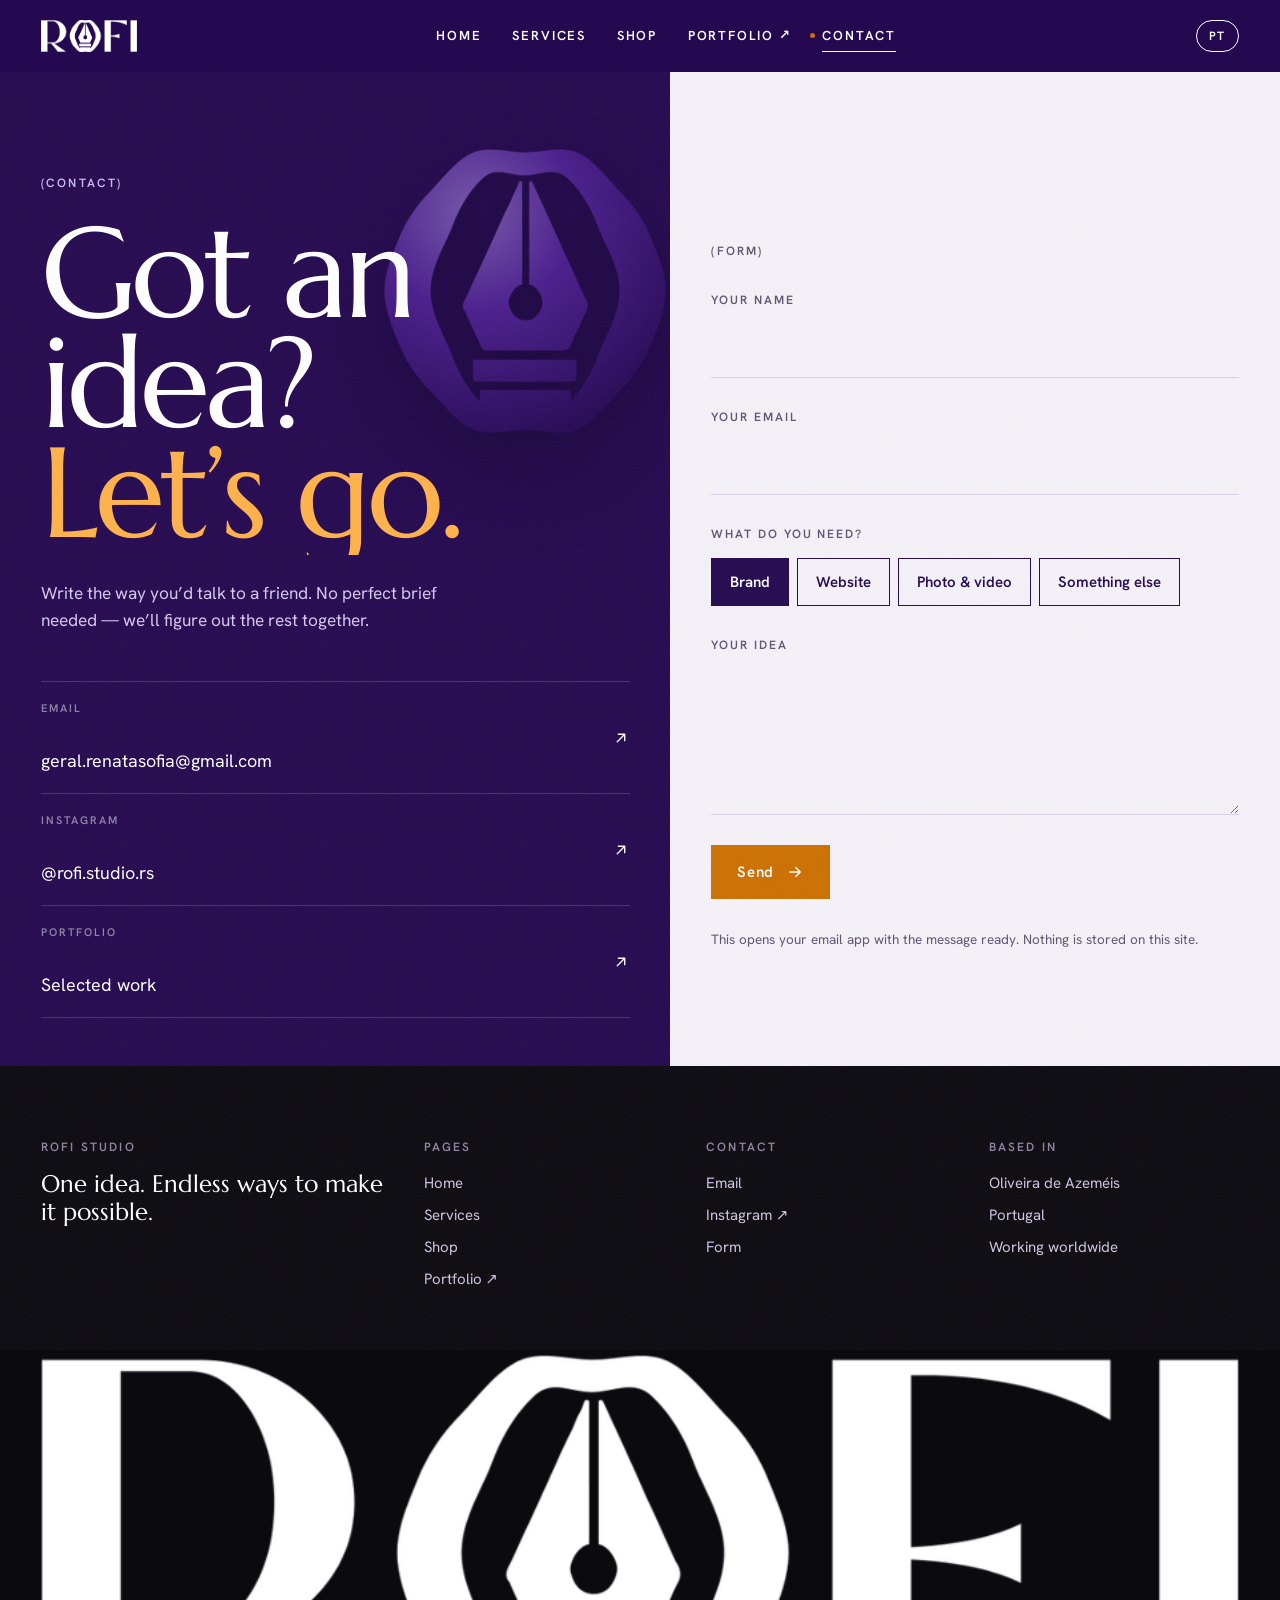
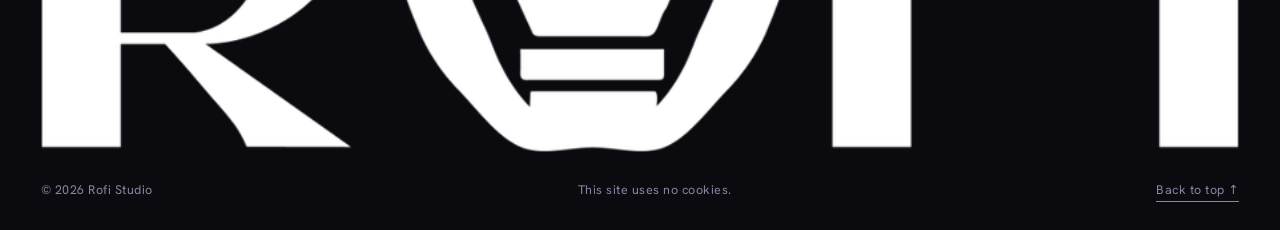
==== commit e966317f: "Falar pelo estúdio em vez de pela fundadora Tira nome, percurso e assinatura pessoal; o manifesto, a" ====
--- a/contacto.html
+++ b/contacto.html
@@ -62,15 +62,15 @@
     <div>
       <span class="rotulo par"><span data-l="pt">Contacto</span><span data-l="en">Contact</span></span>
       <h1 class="contacto-titulo">
-        <span data-l="pt"><span class="linha"><span>Tens uma</span></span><span class="linha"><span>ideia?</span></span><span class="linha"><span><em>Conta-me.</em></span></span></span>
-        <span data-l="en"><span class="linha"><span>Got an</span></span><span class="linha"><span>idea?</span></span><span class="linha"><span><em>Tell me.</em></span></span></span>
+        <span data-l="pt"><span class="linha"><span>Tens uma</span></span><span class="linha"><span>ideia?</span></span><span class="linha"><span><em>Vamos a isso.</em></span></span></span>
+        <span data-l="en"><span class="linha"><span>Got an</span></span><span class="linha"><span>idea?</span></span><span class="linha"><span><em>Let’s go.</em></span></span></span>
       </h1>
       <p class="lead entra"><span data-l="pt">Escreve como falarias com uma amiga. Não precisas de briefing perfeito — descobrimos o resto juntos.</span><span data-l="en">Write the way you’d talk to a friend. No perfect brief needed — we’ll figure out the rest together.</span></p>
     </div>
     <nav class="canais entra" aria-label="Canais">
       <a href="mailto:geral.renatasofia@gmail.com"><span><span class="rotulo">Email</span><br>geral.renatasofia@gmail.com</span><svg class="i" aria-hidden="true"><use href="#seta"/></svg></a>
       <a href="https://www.instagram.com/rofi.studio.rs/" target="_blank" rel="noopener"><span><span class="rotulo">Instagram</span><br>@rofi.studio.rs</span><svg class="i" aria-hidden="true"><use href="#seta"/></svg></a>
-      <a href="https://portfoliorenatasofia.framer.website" target="_blank" rel="noopener"><span><span class="rotulo">Portfolio</span><br>portfoliorenatasofia.framer.website</span><svg class="i" aria-hidden="true"><use href="#seta"/></svg></a>
+      <a href="https://portfoliorenatasofia.framer.website" target="_blank" rel="noopener"><span><span class="rotulo">Portfolio</span><br><span data-l="pt">Projetos selecionados</span><span data-l="en">Selected work</span></span><svg class="i" aria-hidden="true"><use href="#seta"/></svg></a>
     </nav>
   </div>
 
@@ -131,7 +131,7 @@
   </div>
   <a href="index.html" class="rodape-marca" aria-label="Rofi Studio — início"><span class="logo word" aria-hidden="true"></span></a>
   <div class="rodape-fim">
-    <span>© <span id="ano">2026</span> Rofi Studio · Renata Sofia</span>
+    <span>© <span id="ano">2026</span> Rofi Studio</span>
     <span><span data-l="pt">Este site não usa cookies.</span><span data-l="en">This site uses no cookies.</span></span>
     <a href="#topo" class="sublinha"><span data-l="pt">Voltar ao topo ↑</span><span data-l="en">Back to top ↑</span></a>
   </div>
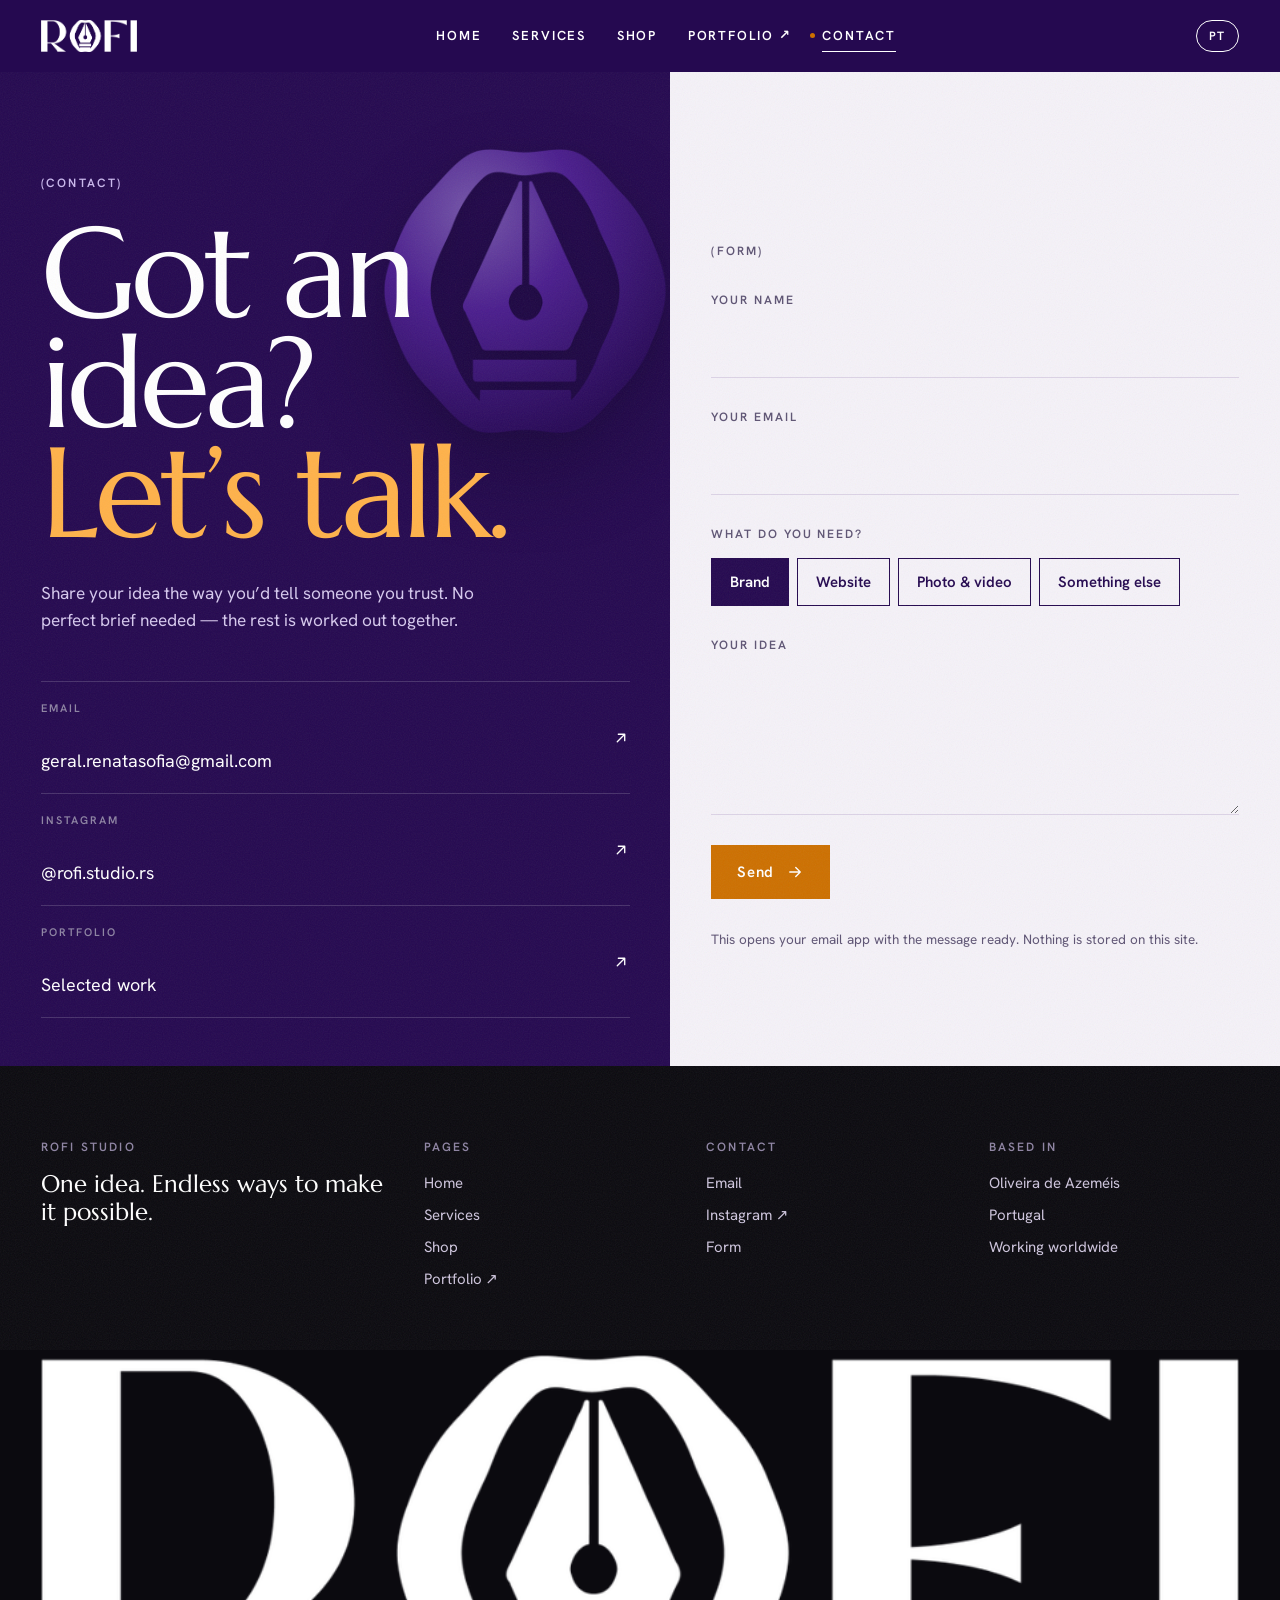
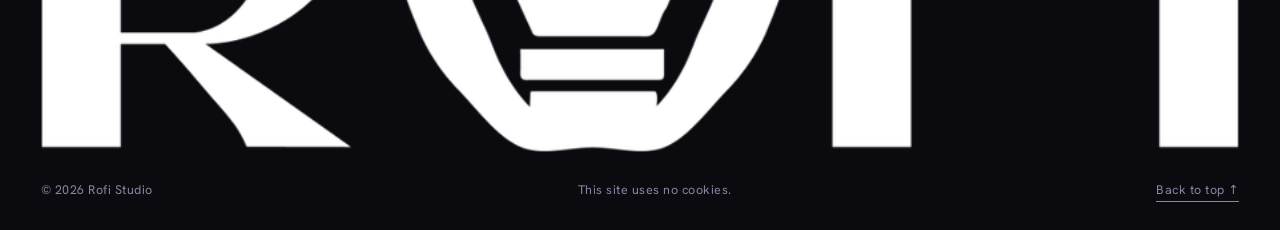
==== commit cd360777: "Loja com digital e merch, tom formal e próximo, valores numa linha - Loja passa a loja do estúdio: s" ====
--- a/contacto.html
+++ b/contacto.html
@@ -4,13 +4,13 @@
   <meta charset="utf-8">
   <meta name="viewport" content="width=device-width, initial-scale=1, viewport-fit=cover">
   <title>Contacto · Rofi Studio</title>
-  <meta name="description" content="Fala com a Rofi Studio: conta a tua ideia por email ou Instagram. Respondo pessoalmente.">
+  <meta name="description" content="Fale com a Rofi Studio: partilhe a sua ideia por email ou Instagram. A resposta é sempre pessoal.">
   <meta name="theme-color" content="#250950">
 
   <meta property="og:type" content="website">
   <meta property="og:site_name" content="Rofi Studio">
   <meta property="og:title" content="Contacto · Rofi Studio">
-  <meta property="og:description" content="Fala com a Rofi Studio: conta a tua ideia por email ou Instagram. Respondo pessoalmente.">
+  <meta property="og:description" content="Fale com a Rofi Studio: partilhe a sua ideia por email ou Instagram. A resposta é sempre pessoal.">
   <meta property="og:image" content="https://rofistudios.com/assets/og-image.jpg">
   <meta name="twitter:card" content="summary_large_image">
 
@@ -62,10 +62,10 @@
     <div>
       <span class="rotulo par"><span data-l="pt">Contacto</span><span data-l="en">Contact</span></span>
       <h1 class="contacto-titulo">
-        <span data-l="pt"><span class="linha"><span>Tens uma</span></span><span class="linha"><span>ideia?</span></span><span class="linha"><span><em>Vamos a isso.</em></span></span></span>
-        <span data-l="en"><span class="linha"><span>Got an</span></span><span class="linha"><span>idea?</span></span><span class="linha"><span><em>Let’s go.</em></span></span></span>
+        <span data-l="pt"><span class="linha"><span>Tem uma</span></span><span class="linha"><span>ideia?</span></span><span class="linha"><span><em>Vamos conversar.</em></span></span></span>
+        <span data-l="en"><span class="linha"><span>Got an</span></span><span class="linha"><span>idea?</span></span><span class="linha"><span><em>Let’s talk.</em></span></span></span>
       </h1>
-      <p class="lead entra"><span data-l="pt">Escreve como falarias com uma amiga. Não precisas de briefing perfeito — descobrimos o resto juntos.</span><span data-l="en">Write the way you’d talk to a friend. No perfect brief needed — we’ll figure out the rest together.</span></p>
+      <p class="lead entra"><span data-l="pt">Partilhe a sua ideia como a contaria a alguém de confiança. Não precisa de um briefing perfeito — o resto descobre-se em conjunto.</span><span data-l="en">Share your idea the way you’d tell someone you trust. No perfect brief needed — the rest is worked out together.</span></p>
     </div>
     <nav class="canais entra" aria-label="Canais">
       <a href="mailto:geral.renatasofia@gmail.com"><span><span class="rotulo">Email</span><br>geral.renatasofia@gmail.com</span><svg class="i" aria-hidden="true"><use href="#seta"/></svg></a>
@@ -77,10 +77,10 @@
   <div class="contacto-dir" data-tema="claro">
     <form class="form" id="form" novalidate>
       <span class="rotulo par"><span data-l="pt">Formulário</span><span data-l="en">Form</span></span>
-      <label class="campo"><span><span data-l="pt">O teu nome</span><span data-l="en">Your name</span></span><input type="text" name="nome" autocomplete="name" required></label>
-      <label class="campo"><span><span data-l="pt">O teu email</span><span data-l="en">Your email</span></span><input type="email" name="email" autocomplete="email" required></label>
+      <label class="campo"><span><span data-l="pt">O seu nome</span><span data-l="en">Your name</span></span><input type="text" name="nome" autocomplete="name" required></label>
+      <label class="campo"><span><span data-l="pt">O seu email</span><span data-l="en">Your email</span></span><input type="email" name="email" autocomplete="email" required></label>
       <fieldset>
-        <legend><span data-l="pt">Do que precisas?</span><span data-l="en">What do you need?</span></legend>
+        <legend><span data-l="pt">Do que precisa?</span><span data-l="en">What do you need?</span></legend>
         <div class="chips">
           <label class="chip"><input type="radio" name="tipo" value="marca" checked><span><span data-l="pt">Marca</span><span data-l="en">Brand</span></span></label>
           <label class="chip"><input type="radio" name="tipo" value="web"><span><span data-l="pt">Site</span><span data-l="en">Website</span></span></label>
@@ -88,9 +88,9 @@
           <label class="chip"><input type="radio" name="tipo" value="outro"><span><span data-l="pt">Outra coisa</span><span data-l="en">Something else</span></span></label>
         </div>
       </fieldset>
-      <label class="campo"><span><span data-l="pt">A tua ideia</span><span data-l="en">Your idea</span></span><textarea name="mensagem" rows="4" required></textarea></label>
+      <label class="campo"><span><span data-l="pt">A sua ideia</span><span data-l="en">Your idea</span></span><textarea name="mensagem" rows="4" required></textarea></label>
       <button class="btn btn-laranja" type="submit"><span data-l="pt">Enviar</span><span data-l="en">Send</span> <svg class="i" aria-hidden="true"><use href="#seta"/></svg></button>
-      <p class="form-nota" id="form-nota" role="status"><span data-l="pt">Abre o teu email com a mensagem já escrita. Não guardo nada neste site.</span><span data-l="en">This opens your email app with the message ready. Nothing is stored on this site.</span></p>
+      <p class="form-nota" id="form-nota" role="status"><span data-l="pt">Abre o seu email com a mensagem já escrita. Nada fica guardado neste site.</span><span data-l="en">This opens your email app with the message ready. Nothing is stored on this site.</span></p>
     </form>
   </div>
 </section>
--- a/css/style.css
+++ b/css/style.css
@@ -534,3 +534,29 @@
   .passos li{grid-template-columns:1fr}
   .passo-n{grid-row:auto}
 }
+
+/* =========================================================
+   LOJA — categorias e merch
+   ========================================================= */
+.cat-n{font-family:var(--f-body);font-size:.14em;letter-spacing:.14em;vertical-align:top;margin-right:.6em;position:relative;top:.9em;color:var(--laranja)}
+.merch{position:relative;overflow:hidden;isolation:isolate}
+.merch-grade{display:grid;grid-template-columns:1fr 1fr;gap:clamp(32px,5vw,96px);align-items:end;position:relative;z-index:1}
+.merch .etiqueta{margin-top:24px;color:var(--laranja-claro)}
+.merch-txt{display:flex;flex-direction:column;gap:32px;align-items:flex-start}
+.merch-txt .lead{color:#D6C9EE}
+.merch-deco{position:relative;height:clamp(220px,26vw,380px);margin-top:clamp(40px,5vw,72px)}
+.merch-deco .autocolante{position:absolute;left:8%;top:10%;width:clamp(120px,13vw,200px);aspect-ratio:1;border-radius:50%;background:var(--laranja);display:grid;place-items:center;transform:rotate(-10deg);box-shadow:0 24px 40px -16px rgba(0,0,0,.6)}
+.merch-deco .autocolante .logo{width:54%;color:var(--noite)}
+.merch-deco .nib3d{position:absolute;right:10%;top:0;width:clamp(160px,18vw,280px);transform:rotate(14deg)}
+.merch-deco .mao{position:absolute;left:36%;bottom:12%;font-size:clamp(28px,2.8vw,44px);color:var(--laranja-claro);transform:rotate(-4deg)}
+@media (max-width:900px){
+  .merch-grade{grid-template-columns:1fr}
+  .merch-deco .mao{left:8%;bottom:0}
+}
+
+/* valores numa só linha tipográfica */
+.valores-linha{font-family:var(--f-display);font-size:clamp(34px,5.4vw,96px);line-height:1.05;letter-spacing:-.025em;color:var(--noite);margin-top:clamp(64px,8vw,120px);padding-top:clamp(28px,3vw,44px);border-top:1.5px solid var(--noite);display:flex;flex-wrap:wrap;align-items:center;gap:.1em .35em}
+.valores-linha .ct{color:transparent;-webkit-text-stroke:1.5px var(--noite)}
+.valores-linha .spark{width:.36em;height:.36em;color:var(--laranja);vertical-align:middle}
+.manifesto-grade{grid-template-columns:1fr}
+.manifesto-grade > div{max-width:620px;margin-left:auto;width:100%}
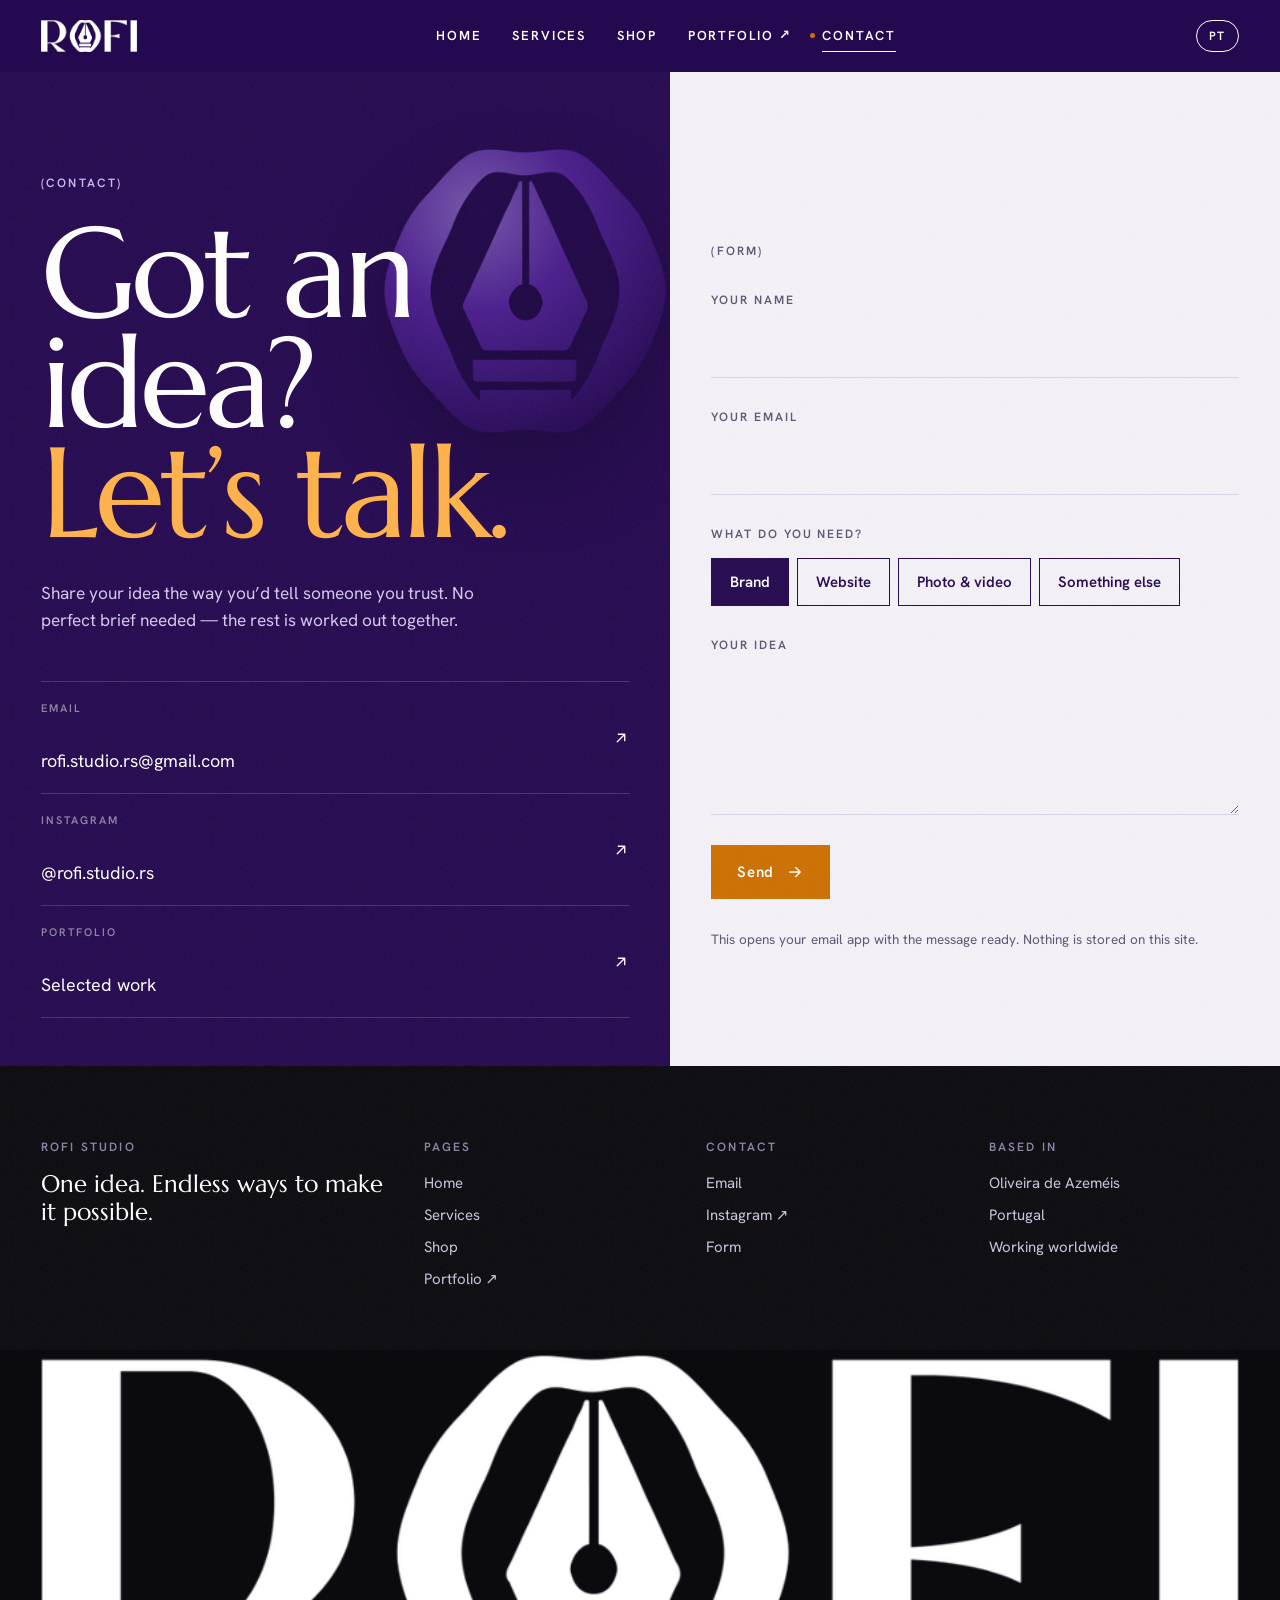
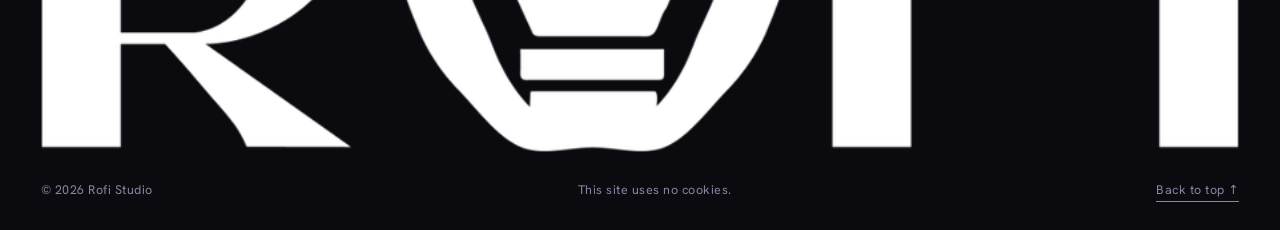
==== commit 5f757df0: "Usar o email do estúdio: rofi.studio.rs@gmail.com Co-Authored-By: Claude Opus 5.5 <noreply@anthropic" ====
--- a/contacto.html
+++ b/contacto.html
@@ -68,7 +68,7 @@
       <p class="lead entra"><span data-l="pt">Partilhe a sua ideia como a contaria a alguém de confiança. Não precisa de um briefing perfeito — o resto descobre-se em conjunto.</span><span data-l="en">Share your idea the way you’d tell someone you trust. No perfect brief needed — the rest is worked out together.</span></p>
     </div>
     <nav class="canais entra" aria-label="Canais">
-      <a href="mailto:geral.renatasofia@gmail.com"><span><span class="rotulo">Email</span><br>geral.renatasofia@gmail.com</span><svg class="i" aria-hidden="true"><use href="#seta"/></svg></a>
+      <a href="mailto:rofi.studio.rs@gmail.com"><span><span class="rotulo">Email</span><br>rofi.studio.rs@gmail.com</span><svg class="i" aria-hidden="true"><use href="#seta"/></svg></a>
       <a href="https://www.instagram.com/rofi.studio.rs/" target="_blank" rel="noopener"><span><span class="rotulo">Instagram</span><br>@rofi.studio.rs</span><svg class="i" aria-hidden="true"><use href="#seta"/></svg></a>
       <a href="https://portfoliorenatasofia.framer.website" target="_blank" rel="noopener"><span><span class="rotulo">Portfolio</span><br><span data-l="pt">Projetos selecionados</span><span data-l="en">Selected work</span></span><svg class="i" aria-hidden="true"><use href="#seta"/></svg></a>
     </nav>
@@ -115,7 +115,7 @@
     <div>
       <span class="rotulo"><span data-l="pt">Contacto</span><span data-l="en">Contact</span></span>
       <ul>
-        <li><a href="mailto:geral.renatasofia@gmail.com">Email</a></li>
+        <li><a href="mailto:rofi.studio.rs@gmail.com">Email</a></li>
         <li><a href="https://www.instagram.com/rofi.studio.rs/" target="_blank" rel="noopener">Instagram ↗</a></li>
         <li><a href="contacto.html"><span data-l="pt">Formulário</span><span data-l="en">Form</span></a></li>
       </ul>
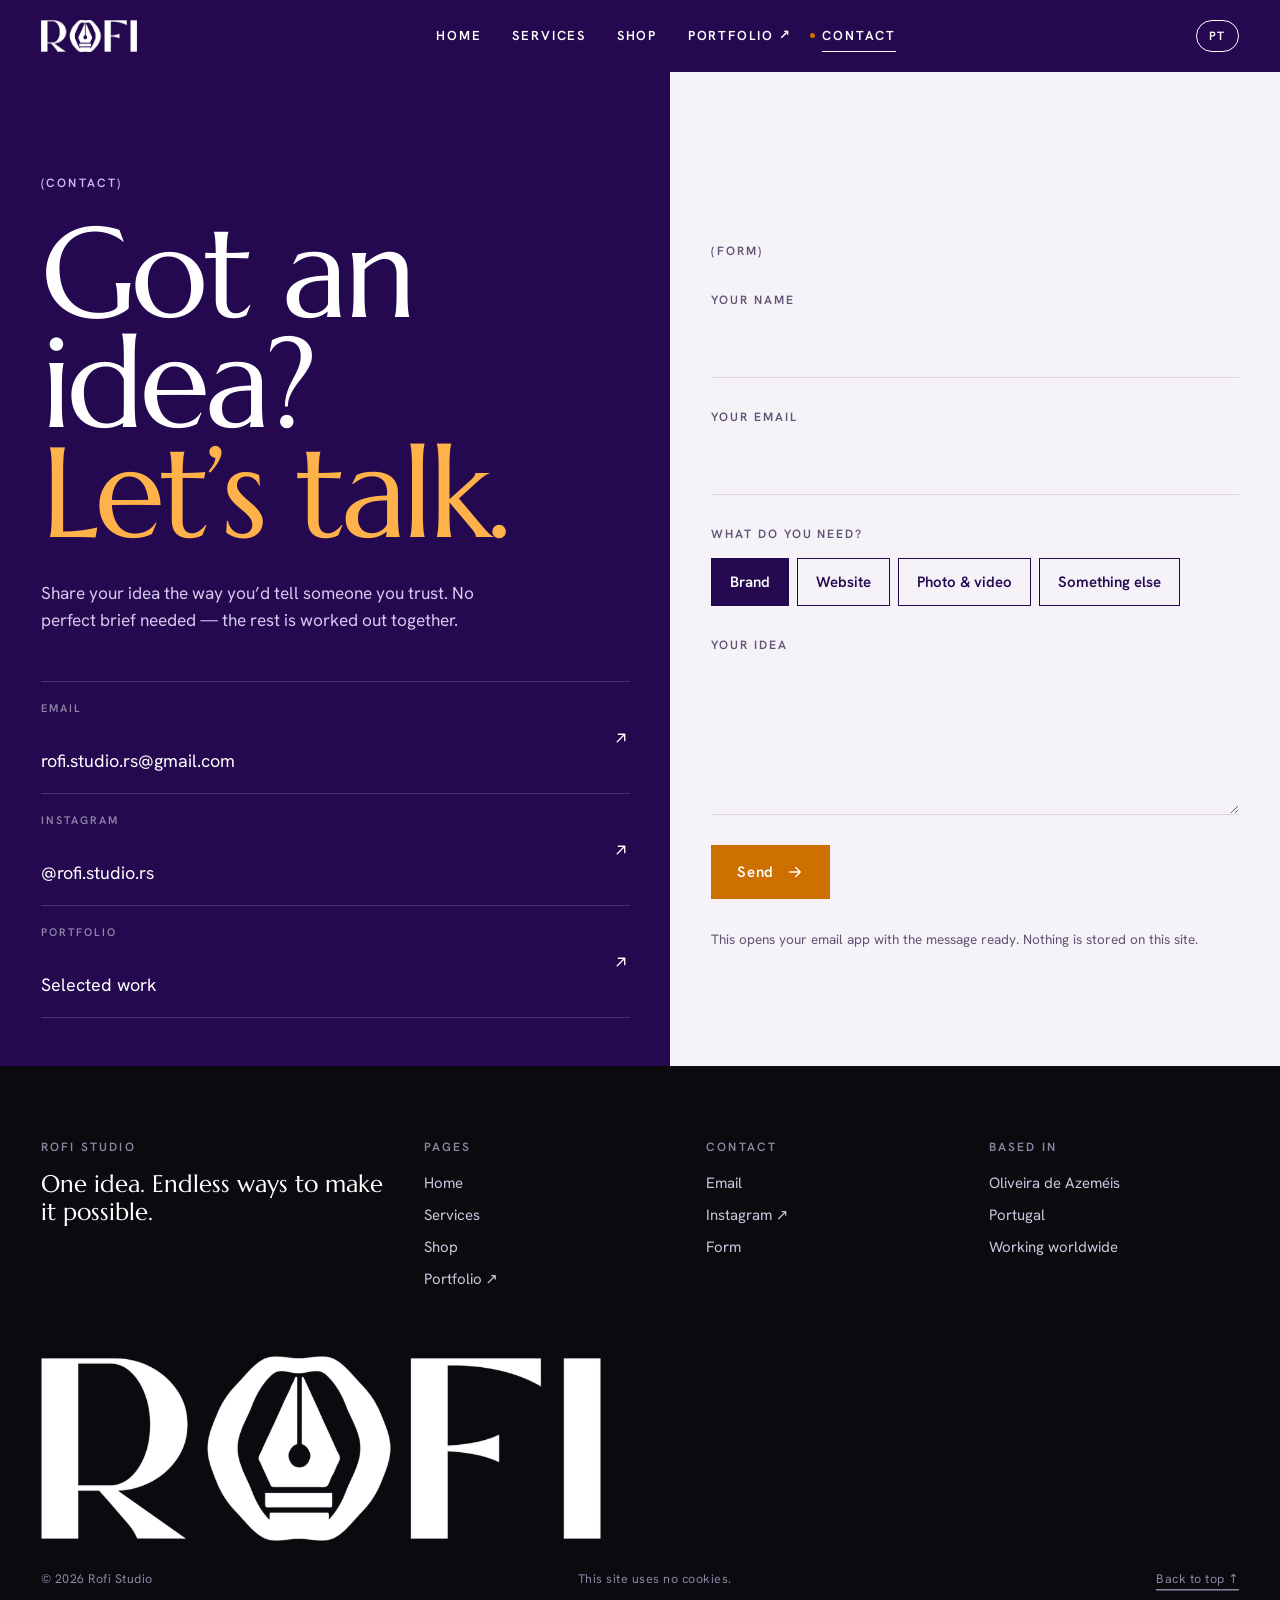
==== commit f80457e1: "Versão mais limpa: menos efeitos decorativos Sem textura de grão, faixas de palavras, cursor persona" ====
--- a/contacto.html
+++ b/contacto.html
@@ -56,8 +56,6 @@
 <main id="main">
 
 <section class="contacto" data-tema="escuro" data-hero>
-  <div class="nib3d flutua" aria-hidden="true"><span class="logo sym"></span></div>
-
   <div class="contacto-esq">
     <div>
       <span class="rotulo par"><span data-l="pt">Contacto</span><span data-l="en">Contact</span></span>
--- a/css/style.css
+++ b/css/style.css
@@ -237,7 +237,7 @@
 .valor:nth-child(even){padding-left:28px;border-left:1px solid var(--linha)}
 .valor .n{font-family:var(--f-display);font-size:15px;color:var(--laranja)}
 .valor h3{font-size:clamp(30px,2.8vw,44px);margin:10px 0 12px;color:var(--noite)}
-.valor p{color:var(--suave);font-size:16px;max-width:30ch}
+.valor p{color:var(--suave);font-size:16px;max-width:34ch}
 
 /* ---------- trabalho ---------- */
 .trabalho .sec-cab .lead{color:#D6C9EE}
@@ -255,7 +255,7 @@
 .trabalho-fim p{color:#D6C9EE;max-width:46ch;font-size:15px}
 
 /* pré-visualização que segue o cursor */
-.preview{position:fixed;left:0;top:0;z-index:80;width:clamp(260px,24vw,400px);aspect-ratio:4/5;pointer-events:none;opacity:0;scale:.85;rotate:-4deg;transition:opacity .35s var(--ease),scale .5s var(--ease),rotate .6s var(--ease);overflow:hidden;box-shadow:0 40px 80px -30px rgba(0,0,0,.7)}
+.preview{position:fixed;left:0;top:0;z-index:80;width:clamp(200px,18vw,300px);aspect-ratio:4/5;pointer-events:none;opacity:0;scale:.85;rotate:-4deg;transition:opacity .35s var(--ease),scale .5s var(--ease),rotate .6s var(--ease);overflow:hidden;box-shadow:0 40px 80px -30px rgba(0,0,0,.7)}
 .preview.on{opacity:1;scale:1;rotate:2deg}
 .preview img{position:absolute;inset:0;z-index:2;width:100%;height:100%;object-fit:cover}
 
@@ -474,8 +474,7 @@
 @media (max-width:1100px){
   .hero-base{grid-template-columns:1fr;gap:28px}
   .scroll-ind{display:none}
-  .manifesto-grade{grid-template-columns:1fr}
-  .proj{grid-template-columns:52px 1fr 90px}
+    .proj{grid-template-columns:52px 1fr 90px}
   .proj-cli{display:none}
   .processo{grid-template-columns:1fr}
   .processo-cab{position:static}
@@ -558,5 +557,15 @@
 .valores-linha{font-family:var(--f-display);font-size:clamp(34px,5.4vw,96px);line-height:1.05;letter-spacing:-.025em;color:var(--noite);margin-top:clamp(64px,8vw,120px);padding-top:clamp(28px,3vw,44px);border-top:1.5px solid var(--noite);display:flex;flex-wrap:wrap;align-items:center;gap:.1em .35em}
 .valores-linha .ct{color:transparent;-webkit-text-stroke:1.5px var(--noite)}
 .valores-linha .spark{width:.36em;height:.36em;color:var(--laranja);vertical-align:middle}
-.manifesto-grade{grid-template-columns:1fr}
-.manifesto-grade > div{max-width:620px;margin-left:auto;width:100%}
+
+/* =========================================================
+   VERSÃO MAIS LIMPA — menos efeitos, mais espaço
+   ========================================================= */
+body::after{display:none}
+.hero-fundo::after,.hero-halo,.scroll-ind{display:none}
+.hero-fundo{background:radial-gradient(70% 60% at 72% 42%,#3B0F72 0%,rgba(59,15,114,0) 70%),var(--noite)}
+.cursor{display:none!important}
+.etiqueta::before{animation:none}
+.porta:hover{flex-grow:1.2}
+.merch{padding-bottom:clamp(96px,13vw,200px)}
+.rodape-marca{max-width:560px}
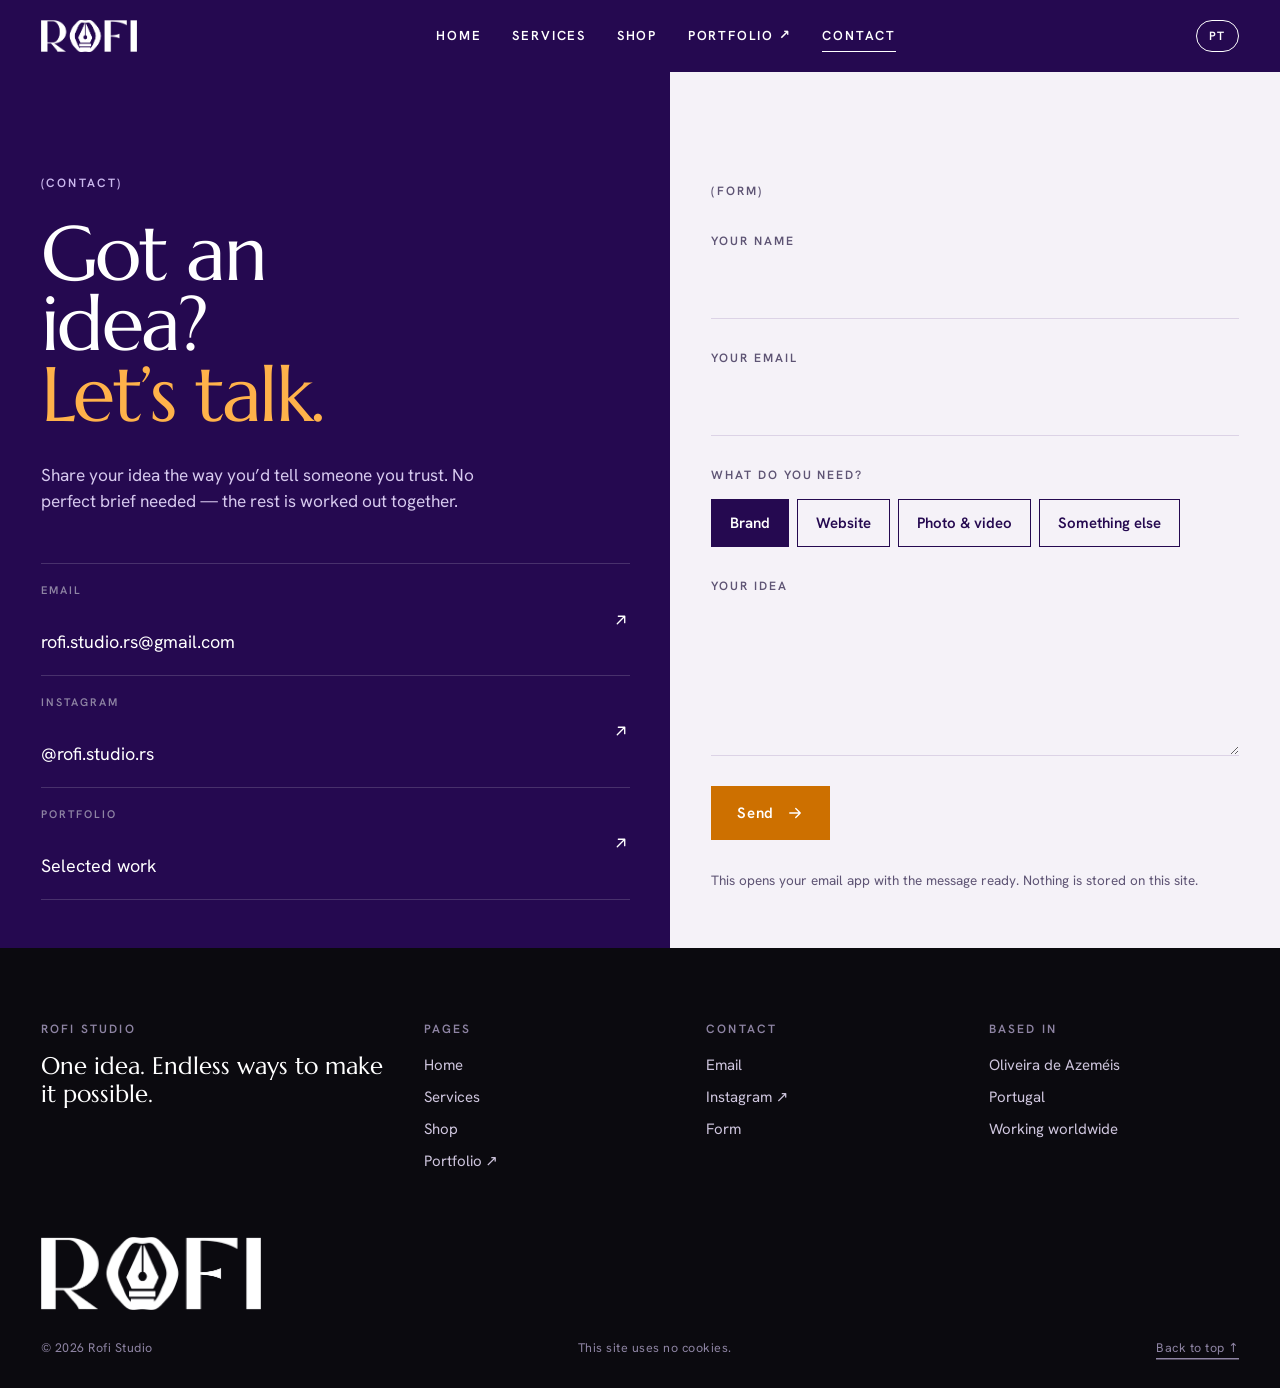
==== commit af04cd2d: "SEO: dados estruturados, canonical, sitemap e robots para aparecer na pesquisa por Rofi Studio Co-Au" ====
--- a/contacto.html
+++ b/contacto.html
@@ -6,15 +6,19 @@
   <title>Contacto · Rofi Studio</title>
   <meta name="description" content="Fale com a Rofi Studio: partilhe a sua ideia por email ou Instagram. A resposta é sempre pessoal.">
   <meta name="theme-color" content="#250950">
+  <link rel="canonical" href="https://rofistudios.com/contacto.html">
 
   <meta property="og:type" content="website">
   <meta property="og:site_name" content="Rofi Studio">
+  <meta property="og:url" content="https://rofistudios.com/contacto.html">
+  <meta property="og:locale" content="pt_PT">
   <meta property="og:title" content="Contacto · Rofi Studio">
   <meta property="og:description" content="Fale com a Rofi Studio: partilhe a sua ideia por email ou Instagram. A resposta é sempre pessoal.">
   <meta property="og:image" content="https://rofistudios.com/assets/og-image.jpg">
   <meta name="twitter:card" content="summary_large_image">
 
   <link rel="icon" type="image/png" sizes="32x32" href="assets/favicon-32.png">
+  <link rel="icon" type="image/png" sizes="512x512" href="assets/icon-512.png">
   <link rel="apple-touch-icon" href="assets/apple-touch-icon.png">
 
   <link rel="preconnect" href="https://fonts.googleapis.com">
--- a/css/style.css
+++ b/css/style.css
@@ -564,8 +564,117 @@
 body::after{display:none}
 .hero-fundo::after,.hero-halo,.scroll-ind{display:none}
 .hero-fundo{background:radial-gradient(70% 60% at 72% 42%,#3B0F72 0%,rgba(59,15,114,0) 70%),var(--noite)}
-.cursor{display:none!important}
 .etiqueta::before{animation:none}
 .porta:hover{flex-grow:1.2}
 .merch{padding-bottom:clamp(96px,13vw,200px)}
 .rodape-marca{max-width:560px}
+
+/* ajustes: trabalho mais contido, grelhas lado a lado, rodapé discreto */
+.proj{padding:clamp(16px,1.6vw,24px) 0}
+.proj-nome{font-size:clamp(26px,2.8vw,44px)}
+.proj-ano{font-size:18px}
+@media (min-width:901px){
+  .manifesto-grade{grid-template-columns:1fr 1.5fr}
+}
+@media (min-width:601px){
+  .valores{grid-template-columns:1fr 1fr}
+}
+.rodape-marca{max-width:220px}
+
+/* loja: 3 produtos por fila */
+.produtos{display:grid;grid-template-columns:repeat(3,minmax(0,1fr));gap:clamp(24px,2.6vw,40px);align-items:start}
+.produto,.produto:nth-child(even){display:flex;flex-direction:column;gap:22px}
+.produto:nth-child(even) .prod-fig{order:0}
+.prod-fig{aspect-ratio:4/5;width:100%}
+.prod-info{gap:12px}
+.prod-info h2{font-size:clamp(26px,2.2vw,36px)}
+.prod-info > p.preco{font-size:clamp(28px,2.4vw,38px)}
+.prod-info > p{font-size:15.5px}
+.prod-inclui li{font-size:11.5px;padding:6px 10px}
+.folha{width:36%}
+.grelha{width:66%}
+.browser{width:84%}
+@media (max-width:900px){.produtos{grid-template-columns:repeat(2,minmax(0,1fr))}}
+@media (max-width:600px){.produtos{grid-template-columns:1fr}}
+
+/* chamada final e contacto mais contidos */
+.chamada{padding-block:clamp(80px,10vw,150px) clamp(56px,7vw,96px)}
+.chamada-titulo{font-size:clamp(40px,5.6vw,100px);line-height:.95}
+.chamada-titulo a svg{width:.5em;height:.5em}
+.contacto-titulo{font-size:clamp(48px,6vw,110px);line-height:.92}
+
+/* =========================================================
+   ESCALA REVISTA — nada excessivamente gigante
+   ========================================================= */
+.sec{padding-block:clamp(72px,9vw,140px)}
+.sec-cab{margin-bottom:clamp(36px,4.5vw,64px)}
+.sec-titulo{font-size:clamp(40px,5.8vw,104px)}
+
+.hero-titulo{font-size:clamp(52px,8.4vw,150px);line-height:.9}
+.hero-titulo .mao{font-size:clamp(22px,2.4vw,40px)}
+.hero-nib{width:clamp(200px,26vw,420px)}
+.pag-hero{padding:calc(var(--topo) + clamp(48px,7vw,100px)) 0 clamp(40px,5vw,64px)}
+.pag-titulo{font-size:clamp(48px,7.6vw,136px);line-height:.9}
+.pag-hero .nib-canto{width:clamp(120px,14vw,220px)}
+
+.faixa{padding-block:clamp(14px,1.6vw,22px)}
+.faixa-item{font-size:clamp(32px,4.6vw,80px)}
+
+.manifesto-txt{font-size:clamp(26px,3.2vw,52px);line-height:1.12;max-width:26ch}
+.manifesto-grade{margin-top:clamp(56px,6vw,96px)}
+.valor h3{font-size:clamp(26px,2.2vw,36px)}
+
+.portas{min-height:min(70svh,640px)}
+.porta-titulo{font-size:clamp(44px,5.6vw,100px)}
+.porta .circ{width:56px;height:56px}
+
+.seguir-item h3{font-size:clamp(34px,3.6vw,60px)}
+
+.serv summary{padding:clamp(18px,2vw,28px) 0}
+.serv h2{font-size:clamp(28px,3.4vw,56px)}
+.serv .mais{width:48px;height:48px}
+.passo-n{font-size:clamp(44px,4.4vw,72px)}
+.passos li{padding:28px 0}
+.passos h3{font-size:clamp(24px,2.2vw,34px)}
+.promessa{padding-block:clamp(56px,7vw,100px)}
+.promessa p{font-size:clamp(26px,3.2vw,52px);max-width:24ch}
+
+.nota-loja h3{font-size:24px}
+
+/* linhas animadas: espaço para as letras que descem (g, j, p, ç) */
+.linha{padding-bottom:.2em;margin-bottom:-.2em}
+
+/* chamada final discreta (o título grande fica só na página de contacto) */
+.chamada{padding-block:clamp(48px,5vw,72px);display:grid;grid-template-columns:1fr auto;align-items:center;gap:20px 40px}
+.chamada .rotulo{margin-bottom:10px;grid-column:1/-1}
+.chamada-titulo{font-size:clamp(26px,2.6vw,42px);line-height:1.1}
+.chamada-titulo br{display:none}
+.chamada-titulo > span{margin-right:.3em}
+.chamada-base{margin:0;padding:0;border:0}
+.chamada-mail{font-family:var(--f-body);font-size:16px;font-weight:600;letter-spacing:.02em}
+@media (max-width:760px){.chamada{grid-template-columns:1fr}}
+.menu a[aria-current="page"]::before{display:none}
+
+/* chamada final ainda mais discreta */
+.chamada-titulo{font-size:clamp(20px,1.8vw,28px)}
+.chamada{padding-block:clamp(36px,4vw,56px)}
+
+/* portas: serviços em lilás + elementos ilustrativos */
+.porta.p-serv{background:var(--lilas-2);color:var(--noite)}
+.porta.p-serv p{color:var(--noite)}
+.porta.p-serv .rotulo{opacity:.75}
+.porta.p-serv:hover .circ{background:var(--noite);border-color:var(--noite);color:#fff}
+.porta{isolation:isolate}
+.porta-ilus{position:absolute;z-index:-1;pointer-events:none;right:clamp(20px,4vw,64px);top:clamp(28px,4vw,56px);transition:transform .9s var(--ease)}
+.porta:hover .porta-ilus{transform:scale(1.05) rotate(-3deg)}
+.ilus-serv{width:clamp(220px,24vw,360px);height:clamp(150px,15vw,220px)}
+.ilus-serv .nib3d{position:absolute;right:0;top:0;width:44%;transform:rotate(-24deg)}
+.ilus-serv .nib3d .logo{background:radial-gradient(circle at 32% 22%,#6A2FC0 0%,#3B0F72 40%,#170533 85%)}
+.ilus-serv .traco{position:absolute;left:0;bottom:0;width:78%;height:60%;overflow:visible}
+.ilus-serv .traco path{stroke-dasharray:420;stroke-dashoffset:420;transition:stroke-dashoffset 1.4s var(--ease)}
+.porta:hover .ilus-serv .traco path,.porta:focus-visible .ilus-serv .traco path{stroke-dashoffset:0}
+@media (prefers-reduced-motion:reduce),(pointer:coarse){.ilus-serv .traco path{stroke-dashoffset:0}}
+.ilus-loja{width:clamp(130px,13vw,200px);aspect-ratio:200/230}
+.ilus-loja svg{width:100%;height:100%;overflow:visible;filter:drop-shadow(0 24px 24px rgba(37,9,80,.35))}
+.ilus-loja .logo.sym{position:absolute;left:31%;top:45%;width:38%;color:var(--laranja)}
+@media (max-width:900px){.porta-ilus{opacity:.9}}
